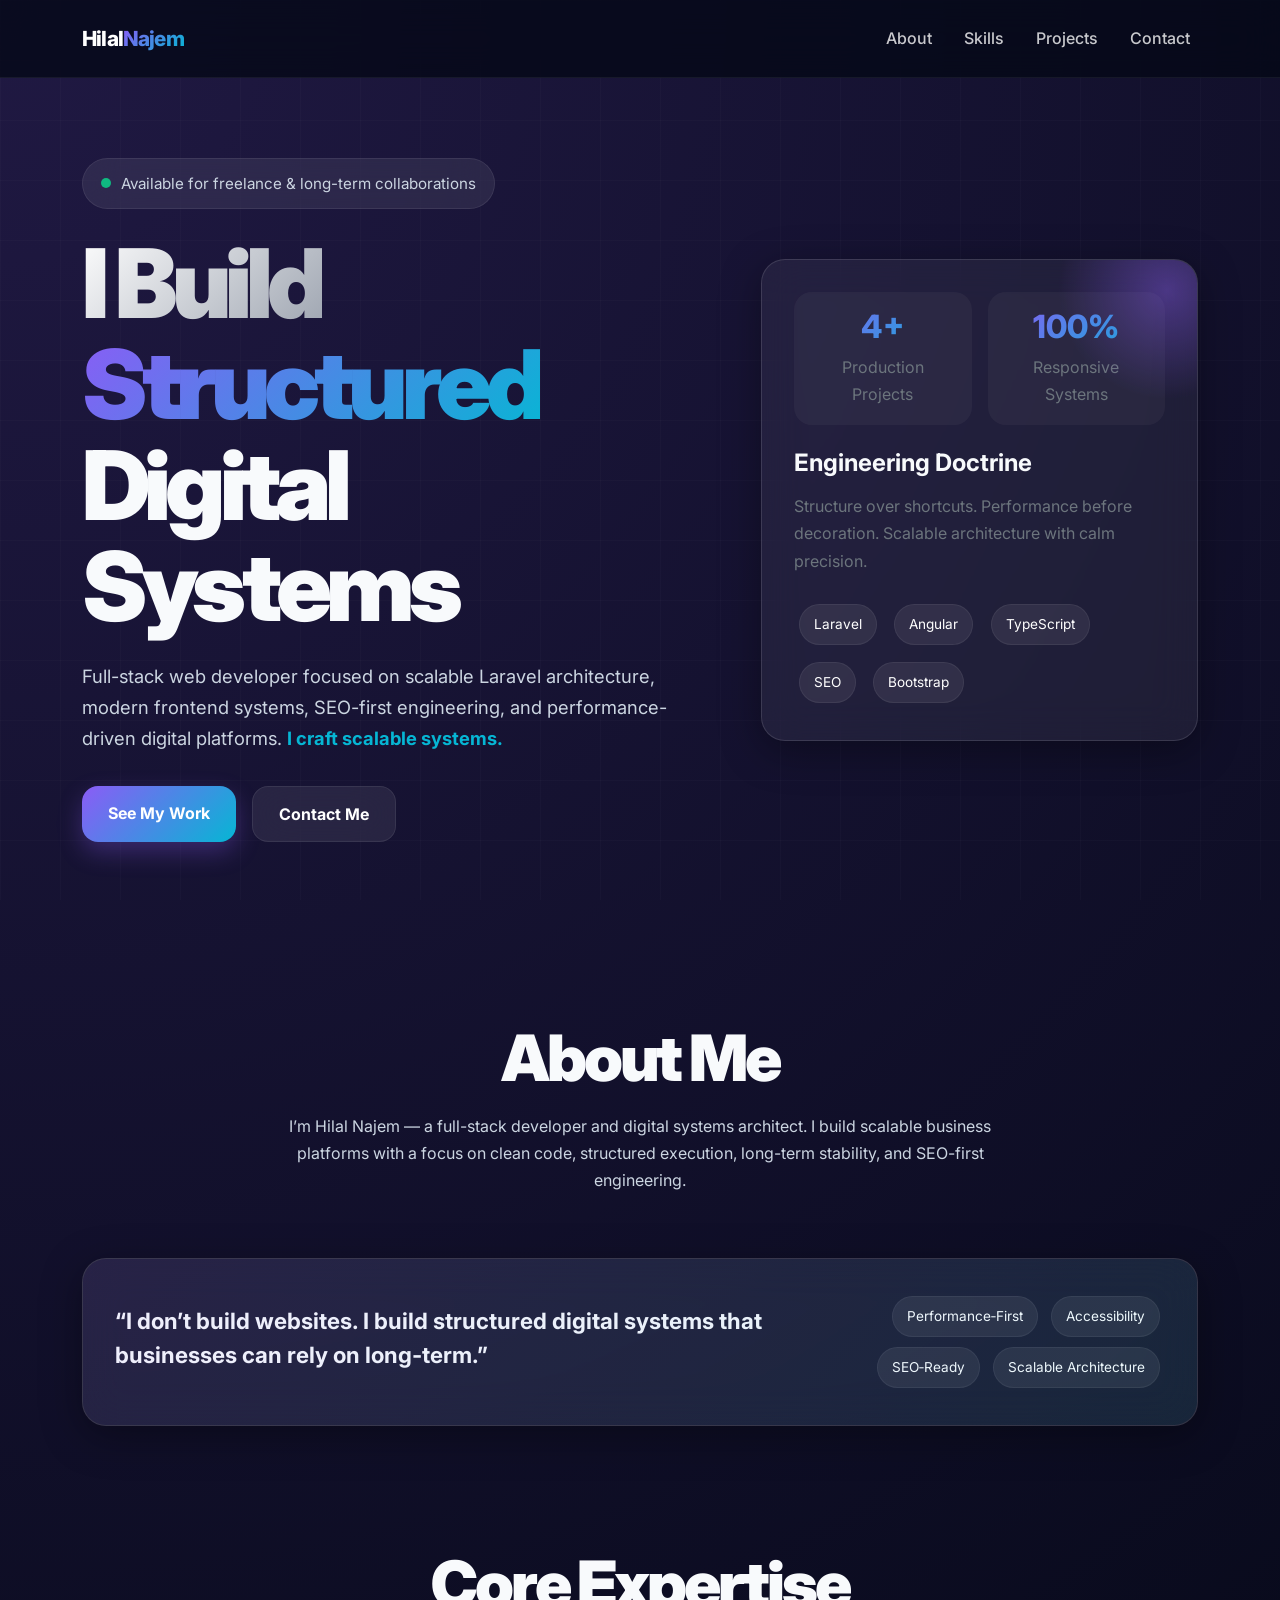
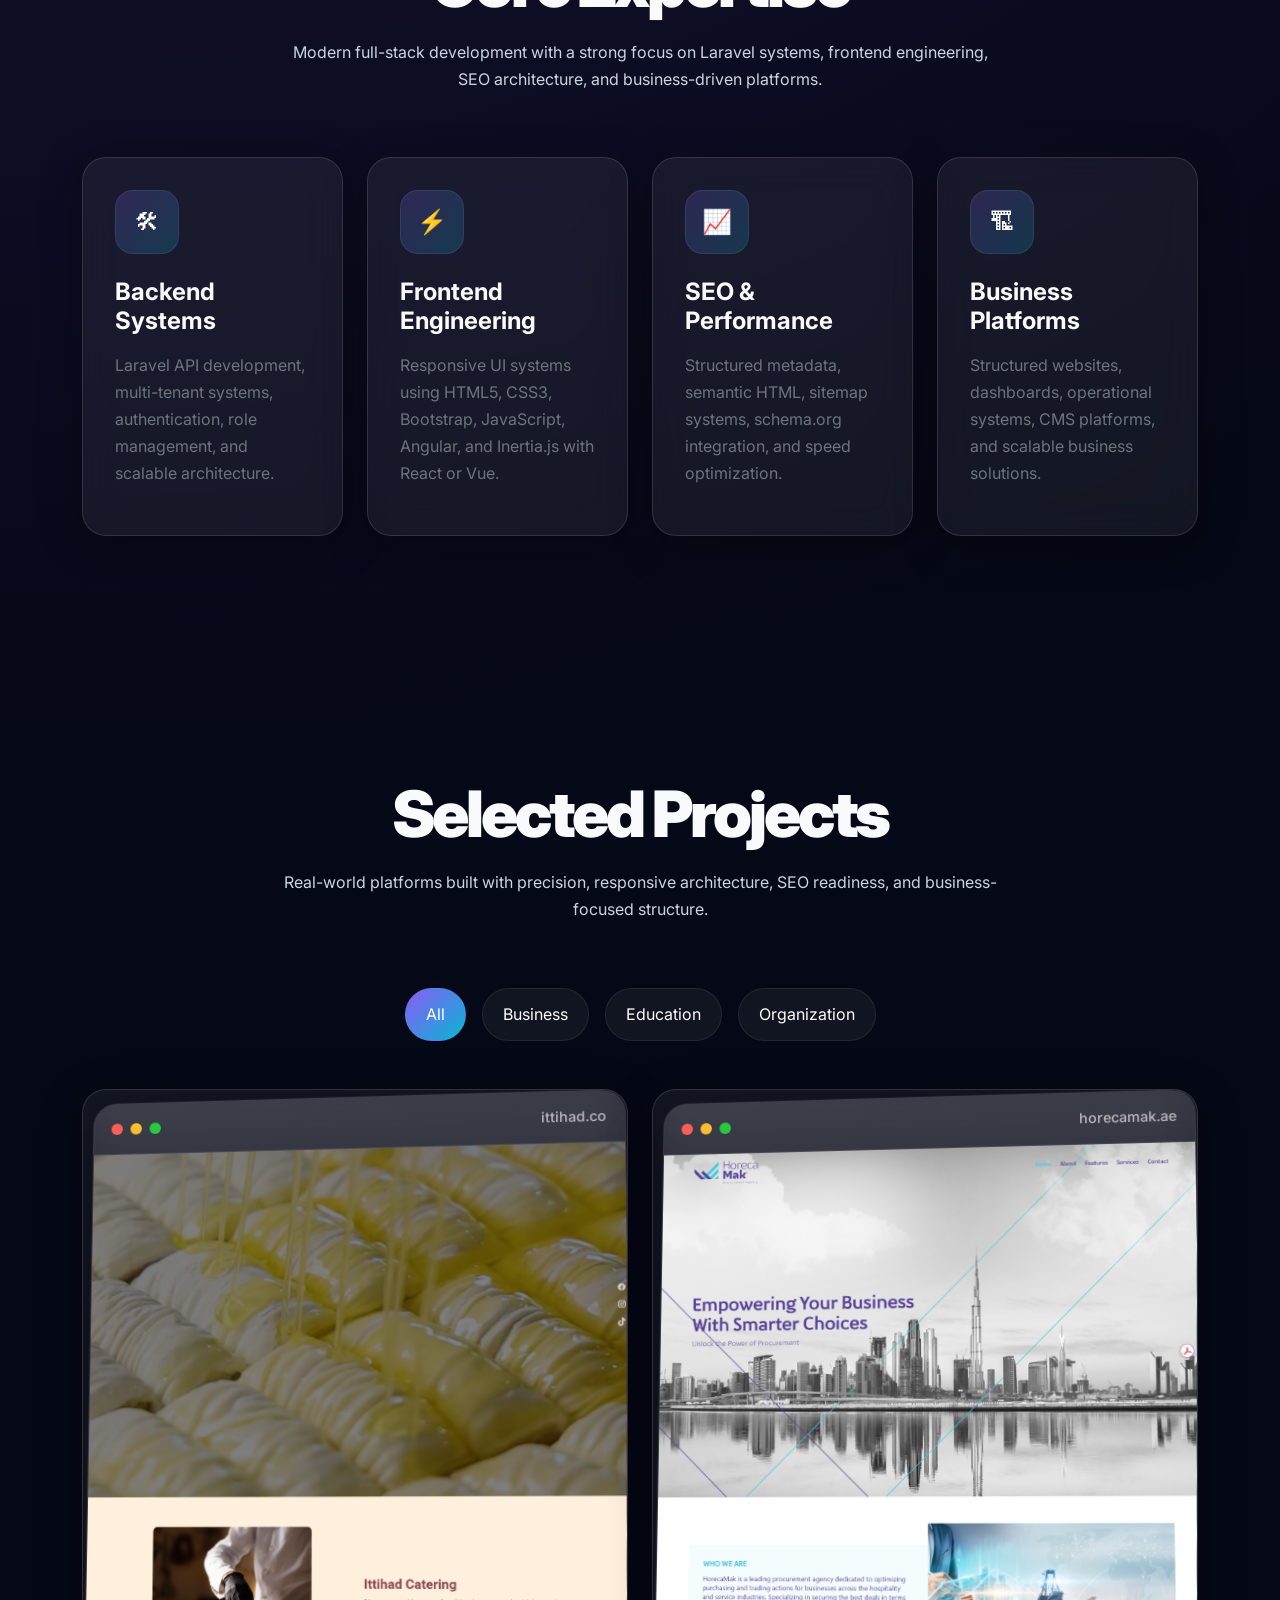
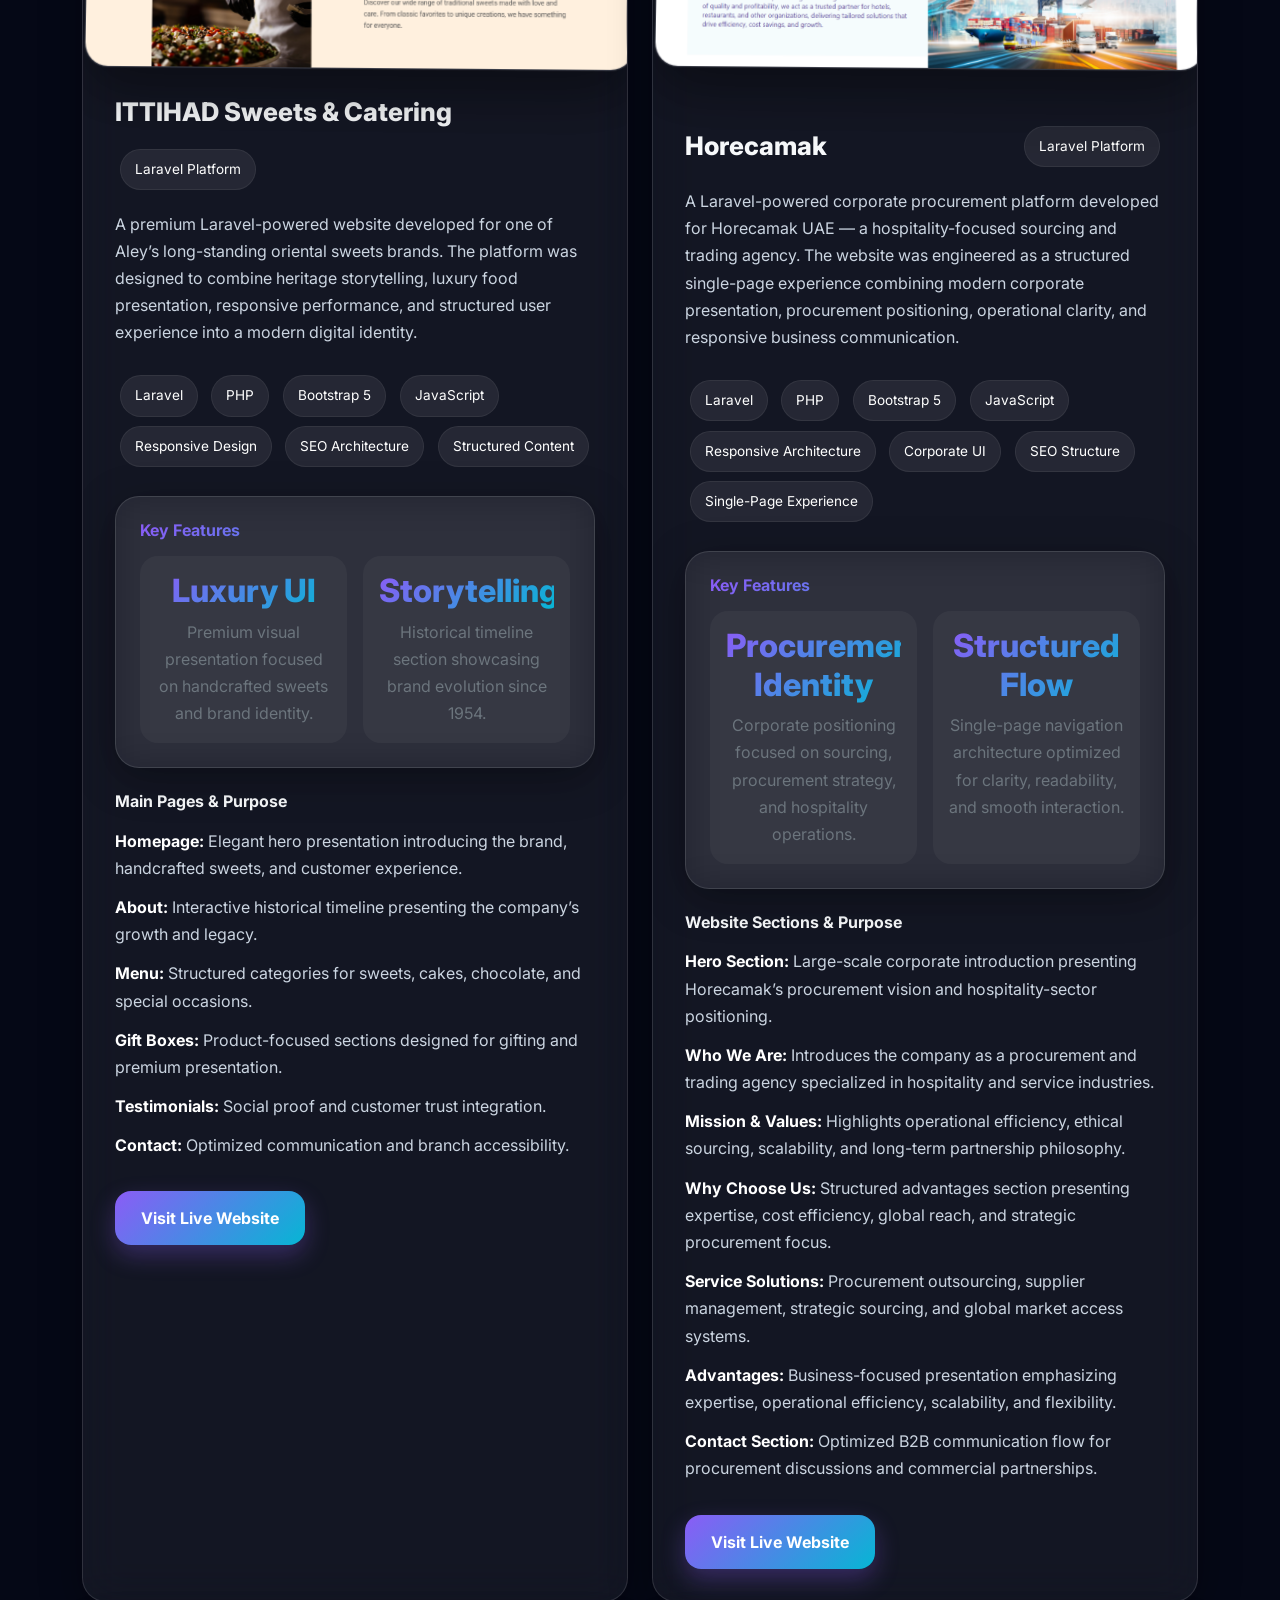
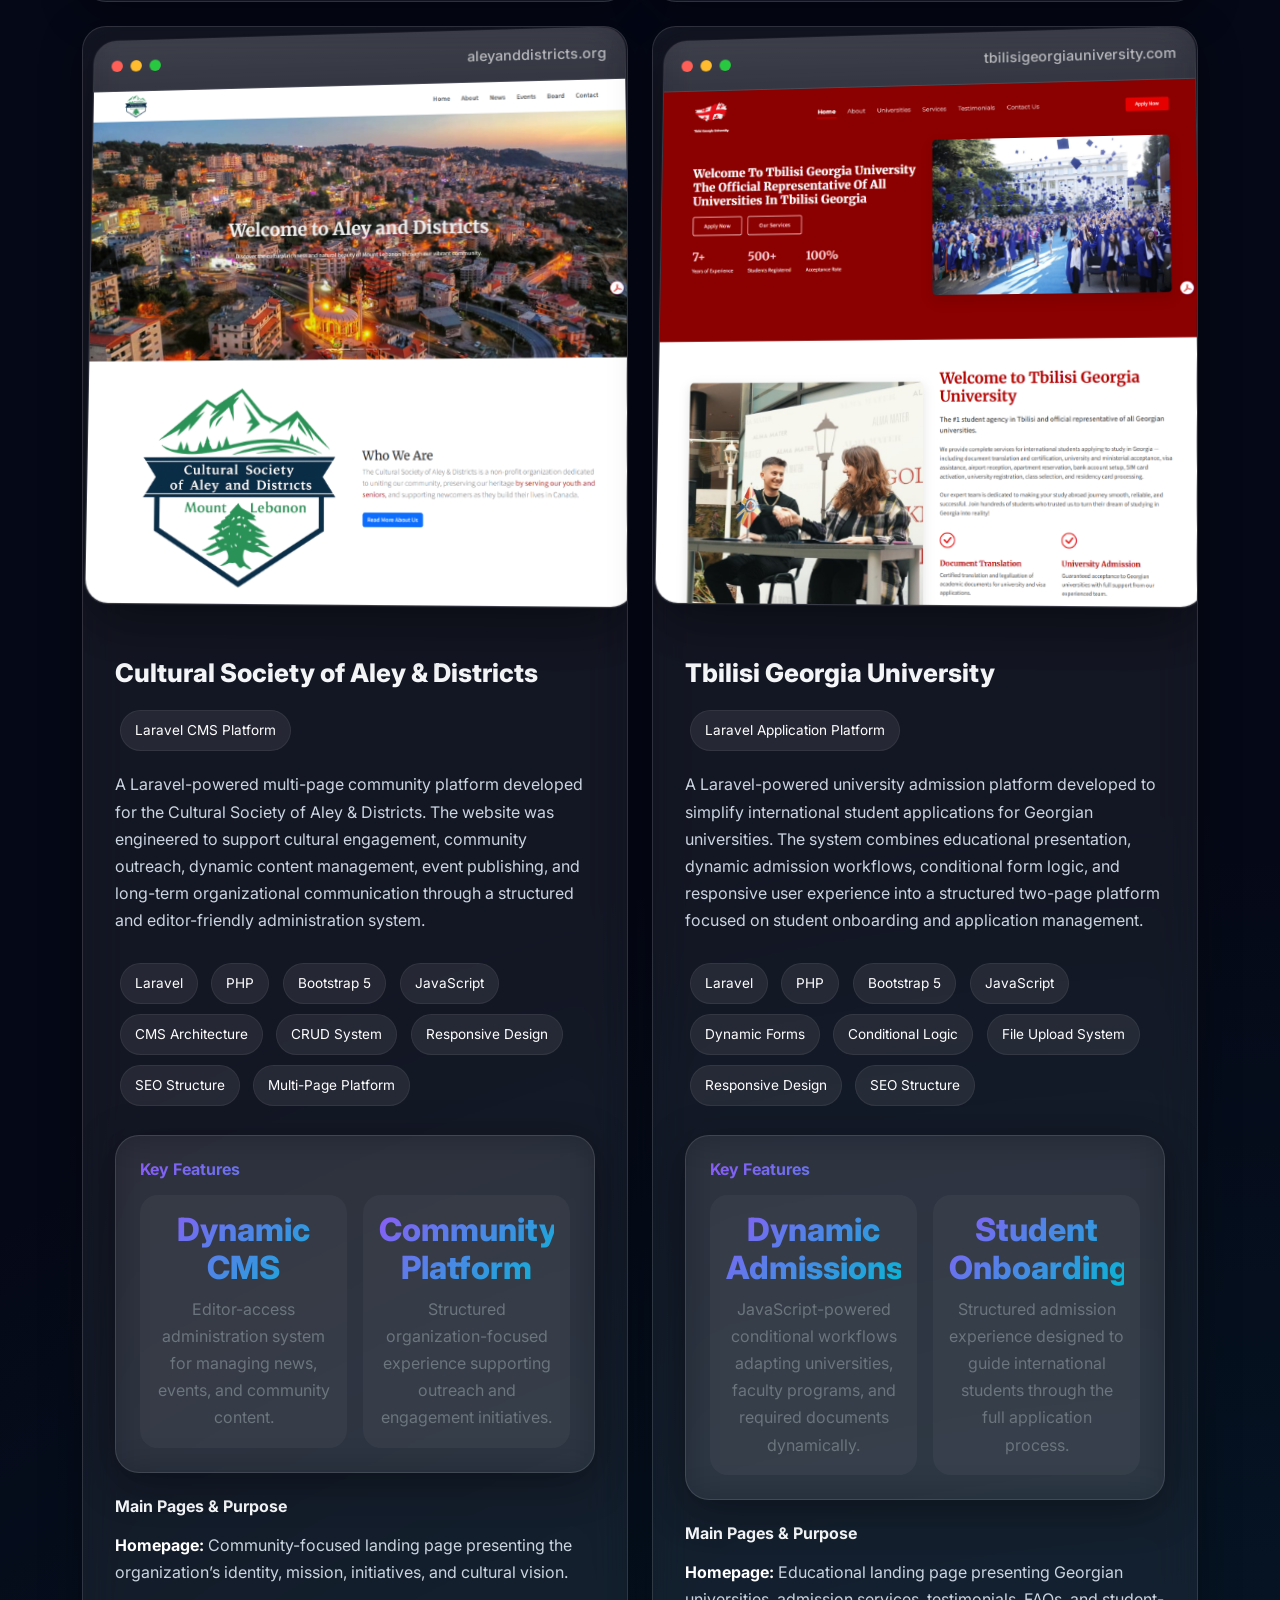
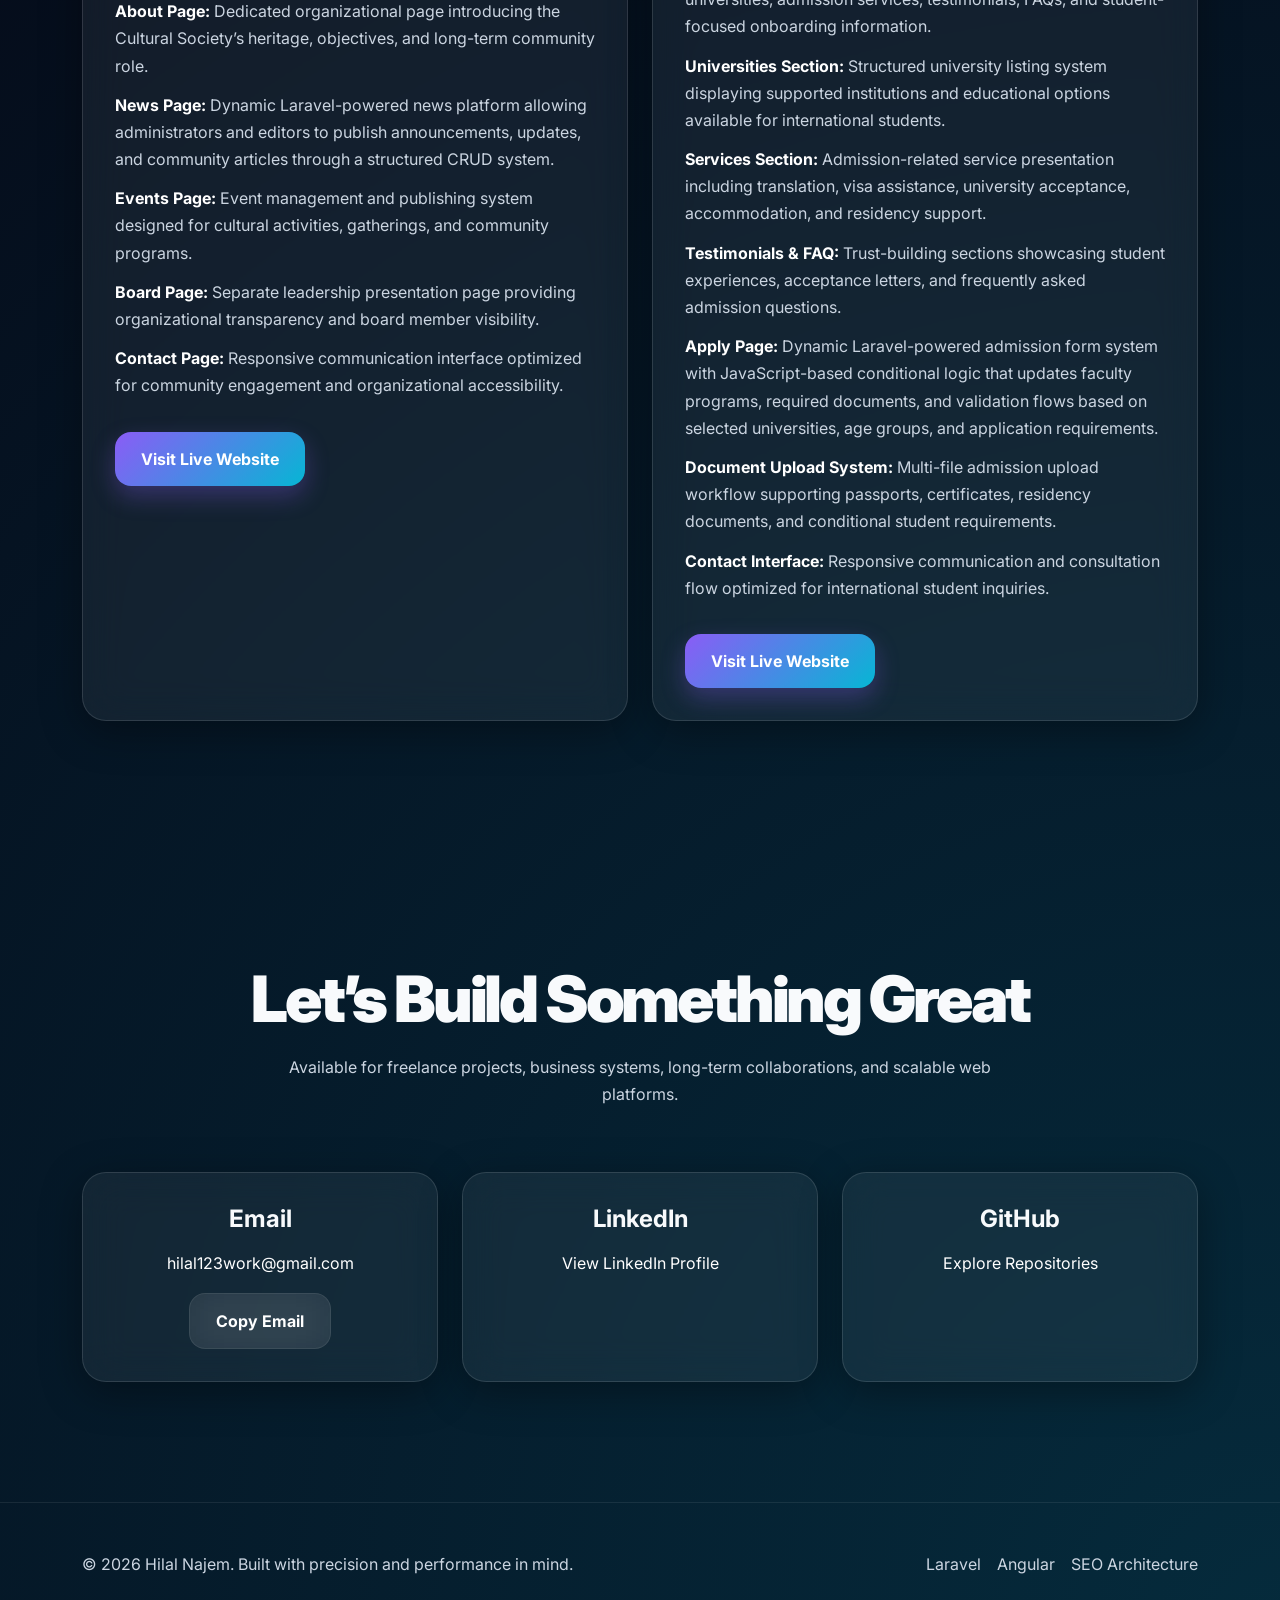
==== portfolio.html @ d2cb863a "First commit" ====
<!doctype html>
<html lang="en">
  <head>
    <meta charset="UTF-8" />
    <meta name="viewport" content="width=device-width, initial-scale=1.0" />

    <!-- Primary SEO -->
    <title>
      Hilal Najem | Full-Stack Developer & Digital Systems Architect
    </title>
    <meta
      name="description"
      content="Hilal Najem is a full-stack web developer specializing in Laravel, Angular, scalable business systems, SEO-first architecture, and high-performance digital platforms."
    />
    <meta
      name="keywords"
      content="Hilal Najem, Laravel Developer, Angular Developer, Full Stack Developer, PrimeCodes, Web Developer Lebanon, SEO Web Developer, Business Systems"
    />
    <meta name="author" content="Hilal Najem" />
    <meta name="robots" content="index, follow" />
    <link rel="canonical" href="https://hilalnajem.dev" />

    <!-- Open Graph -->
    <meta
      property="og:title"
      content="Hilal Najem | Full-Stack Developer & Digital Systems Architect"
    />
    <meta
      property="og:description"
      content="Building structured digital systems with precision, performance, and long-term scalability."
    />
    <meta property="og:type" content="website" />
    <meta
      property="og:image"
      content="https://images.unsplash.com/photo-1518770660439-4636190af475?q=80&w=1400&auto=format&fit=crop"
    />

    <!-- Twitter -->
    <meta name="twitter:card" content="summary_large_image" />
    <meta name="twitter:title" content="Hilal Najem | Full-Stack Developer" />
    <meta
      name="twitter:description"
      content="Structured systems. Clean architecture. Performance-first engineering."
    />

    <!-- Performance -->
    <link rel="preconnect" href="https://fonts.googleapis.com" />
    <link rel="preconnect" href="https://fonts.gstatic.com" crossorigin />
    <link
      href="https://fonts.googleapis.com/css2?family=Inter:wght@300;400;500;600;700;800;900&display=swap"
      rel="stylesheet"
    />

    <!-- Bootstrap -->
    <link
      href="https://cdn.jsdelivr.net/npm/bootstrap@5.3.7/dist/css/bootstrap.min.css"
      rel="stylesheet"
      integrity="sha384-LN+7fdVzj6u52u30Kp6M/trliBMCMKTyK833zpbD+pXdCLuTusPj697FH4R/5mcr"
      crossorigin="anonymous"
    />

    <!-- Structured Data -->
    <script type="application/ld+json">
      {
        "@context": "https://schema.org",
        "@type": "Person",
        "name": "Hilal Najem",
        "jobTitle": "Full-Stack Web Developer",
        "url": "https://www.linkedin.com/in/hilal-najem-aa4b34b5/",
        "email": "mailto:hilal123work@gmail.com",
        "sameAs": [
          "https://github.com/hilal-najem3",
          "https://www.linkedin.com/in/hilal-najem-aa4b34b5/"
        ],
        "knowsAbout": [
          "Laravel",
          "PHP",
          "Angular",
          "TypeScript",
          "Bootstrap",
          "JavaScript",
          "SEO Architecture",
          "Business Systems"
        ]
      }
    </script>

    <style>
      :root {
        --bg-primary: #050816;
        --bg-secondary: #0b1120;
        --surface: rgba(255, 255, 255, 0.06);
        --surface-border: rgba(255, 255, 255, 0.12);
        --text-primary: #f8fafc;
        --text-secondary: #cbd5e1;
        --accent: #8b5cf6;
        --accent-2: #06b6d4;
        --accent-3: #3b82f6;
        --success: #10b981;
        --shadow: 0 10px 40px rgba(0, 0, 0, 0.35);
        --radius: 24px;
        --transition: all 0.35s ease;
      }

      * {
        margin: 0;
        padding: 0;
        box-sizing: border-box;
      }

      html {
        scroll-behavior: smooth;
        overflow-x: hidden;
      }

      body {
        font-family: "Inter", sans-serif;
        background:
          radial-gradient(
            circle at top left,
            rgba(139, 92, 246, 0.2),
            transparent 30%
          ),
          radial-gradient(
            circle at bottom right,
            rgba(6, 182, 212, 0.2),
            transparent 30%
          ),
          var(--bg-primary);
        color: var(--text-primary);
        overflow-x: hidden;
        line-height: 1.7;
      }

      body::before {
        content: "";
        position: fixed;
        inset: 0;
        background-image:
          linear-gradient(rgba(255, 255, 255, 0.02) 1px, transparent 1px),
          linear-gradient(90deg, rgba(255, 255, 255, 0.02) 1px, transparent 1px);
        background-size: 60px 60px;
        pointer-events: none;
        z-index: -1;
      }

      .navbar {
        backdrop-filter: blur(20px);
        background: rgba(5, 8, 22, 0.78);
        border-bottom: 1px solid rgba(255, 255, 255, 0.06);
        padding: 1rem 0;
        transition: var(--transition);
      }

      .navbar-brand {
        font-weight: 800;
        letter-spacing: -0.04em;
        font-size: 1.3rem;
        color: white !important;
      }

      .brand-gradient {
        background: linear-gradient(135deg, var(--accent), var(--accent-2));
        -webkit-background-clip: text;
        -webkit-text-fill-color: transparent;
      }

      .nav-link {
        color: rgba(255, 255, 255, 0.78) !important;
        font-weight: 500;
        position: relative;
        transition: var(--transition);
      }

      .nav-link:hover {
        color: white !important;
      }

      .hero {
        min-height: 100vh;
        display: flex;
        align-items: center;
        position: relative;
        padding-top: 100px;
      }

      .hero-badge {
        display: inline-flex;
        align-items: center;
        gap: 10px;
        padding: 12px 18px;
        border-radius: 999px;
        background: rgba(255, 255, 255, 0.08);
        border: 1px solid rgba(255, 255, 255, 0.08);
        backdrop-filter: blur(20px);
        margin-bottom: 24px;
        color: var(--text-secondary);
        font-size: 0.95rem;
      }

      .pulse-dot {
        width: 10px;
        height: 10px;
        border-radius: 50%;
        background: var(--success);
        animation: pulse 1.5s infinite;
      }

      @keyframes pulse {
        0% {
          transform: scale(1);
          opacity: 1;
        }
        50% {
          transform: scale(1.5);
          opacity: 0.5;
        }
        100% {
          transform: scale(1);
          opacity: 1;
        }
      }

      .hero h1 {
        font-size: clamp(3rem, 8vw, 6rem);
        font-weight: 900;
        line-height: 1.05;
        letter-spacing: -0.06em;
        margin-bottom: 1.5rem;
      }

      .gradient-text {
        background: linear-gradient(135deg, #ffffff, #9ca3af);
        -webkit-background-clip: text;
        -webkit-text-fill-color: transparent;
      }

      .gradient-accent {
        background: linear-gradient(135deg, var(--accent), var(--accent-2));
        -webkit-background-clip: text;
        -webkit-text-fill-color: transparent;
      }

      .hero-description {
        color: var(--text-secondary);
        font-size: 1.15rem;
        max-width: 720px;
        margin-bottom: 2rem;
      }

      .typing {
        color: var(--accent-2);
        font-weight: 700;
      }

      .hero-buttons {
        display: flex;
        flex-wrap: wrap;
        gap: 1rem;
      }

      .btn-primary-custom {
        border: none;
        background: linear-gradient(135deg, var(--accent), var(--accent-2));
        color: white;
        padding: 15px 26px;
        border-radius: 16px;
        font-weight: 700;
        transition: var(--transition);
        box-shadow: 0 10px 25px rgba(139, 92, 246, 0.3);
      }

      .btn-primary-custom:hover {
        transform: translateY(-4px);
        box-shadow: 0 18px 35px rgba(139, 92, 246, 0.4);
      }

      .btn-secondary-custom {
        background: rgba(255, 255, 255, 0.08);
        color: white;
        border: 1px solid rgba(255, 255, 255, 0.08);
        padding: 15px 26px;
        border-radius: 16px;
        font-weight: 700;
        backdrop-filter: blur(20px);
        transition: var(--transition);
      }

      .btn-secondary-custom:hover {
        background: rgba(255, 255, 255, 0.12);
        transform: translateY(-4px);
      }

      .glass-card {
        background: var(--surface);
        border: 1px solid var(--surface-border);
        backdrop-filter: blur(20px);
        border-radius: var(--radius);
        box-shadow: var(--shadow);
      }

      .hero-card {
        padding: 2rem;
        position: relative;
        overflow: hidden;
      }

      .hero-card::before {
        content: "";
        position: absolute;
        width: 220px;
        height: 220px;
        background: radial-gradient(
          circle,
          rgba(139, 92, 246, 0.4),
          transparent 70%
        );
        top: -80px;
        right: -80px;
      }

      .metric {
        padding: 1rem;
        border-radius: 18px;
        background: rgba(255, 255, 255, 0.04);
        text-align: center;
      }

      .metric h3 {
        font-size: 2rem;
        font-weight: 800;
      }

      .section {
        padding: 120px 0;
      }

      .section-title {
        font-size: clamp(2rem, 5vw, 4rem);
        font-weight: 900;
        letter-spacing: -0.05em;
        margin-bottom: 1rem;
      }

      .section-subtitle {
        color: var(--text-secondary);
        max-width: 720px;
        margin: 0 auto 4rem;
      }

      .skill-card {
        padding: 2rem;
        height: 100%;
        transition: var(--transition);
      }

      .skill-card:hover {
        transform: translateY(-8px);
        border-color: rgba(139, 92, 246, 0.5);
      }

      .skill-icon {
        width: 64px;
        height: 64px;
        border-radius: 18px;
        display: flex;
        align-items: center;
        justify-content: center;
        font-size: 1.5rem;
        margin-bottom: 1.5rem;
        background: linear-gradient(
          135deg,
          rgba(139, 92, 246, 0.2),
          rgba(6, 182, 212, 0.2)
        );
        border: 1px solid rgba(255, 255, 255, 0.08);
      }

      .project-card {
        overflow: hidden;
        position: relative;
        height: 100%;
        transition: var(--transition);
      }

      .project-card:hover {
        transform: translateY(-10px);
        border-color: rgba(139, 92, 246, 0.5);
      }

      .project-image {
        height: 260px;
        object-fit: cover;
        width: 100%;
      }

      .project-content {
        padding: 2rem;
      }

      .project-title {
        font-size: 1.6rem;
        font-weight: 800;
        margin-bottom: 1rem;
      }

      .project-description {
        color: var(--text-secondary);
        margin-bottom: 1.5rem;
      }

      .tech-badge {
        display: inline-block;
        padding: 8px 14px;
        border-radius: 999px;
        background: rgba(255, 255, 255, 0.08);
        color: white;
        font-size: 0.85rem;
        margin: 0.3rem;
        border: 1px solid rgba(255, 255, 255, 0.06);
      }

      .page-list {
        list-style: none;
        padding-left: 0;
        margin-top: 1rem;
      }

      .page-list li {
        margin-bottom: 0.75rem;
        color: var(--text-secondary);
      }

      .page-list strong {
        color: white;
      }

      .project-links {
        display: flex;
        flex-wrap: wrap;
        gap: 1rem;
        margin-top: 2rem;
      }

      .filter-btn {
        padding: 12px 20px;
        border-radius: 999px;
        background: rgba(255, 255, 255, 0.05);
        color: white;
        border: 1px solid rgba(255, 255, 255, 0.08);
        transition: var(--transition);
        cursor: pointer;
      }

      .filter-btn.active,
      .filter-btn:hover {
        background: linear-gradient(135deg, var(--accent), var(--accent-2));
        border-color: transparent;
      }

      .doctrine-box {
        padding: 2rem;
        position: relative;
        overflow: hidden;
      }

      .doctrine-box::after {
        content: "";
        position: absolute;
        inset: 0;
        background: linear-gradient(
          135deg,
          rgba(139, 92, 246, 0.08),
          rgba(6, 182, 212, 0.08)
        );
        pointer-events: none;
      }

      .quote {
        font-size: 1.4rem;
        font-weight: 700;
        line-height: 1.5;
      }

      .contact-card {
        padding: 2rem;
        height: 100%;
        transition: var(--transition);
      }

      .contact-card:hover {
        transform: translateY(-6px);
      }

      .contact-link {
        color: white;
        text-decoration: none;
        transition: var(--transition);
      }

      .contact-link:hover {
        color: var(--accent-2);
      }

      .copy-btn {
        margin-top: 1rem;
      }

      footer {
        padding: 3rem 0;
        border-top: 1px solid rgba(255, 255, 255, 0.08);
        color: var(--text-secondary);
      }

      .back-to-top {
        position: fixed;
        bottom: 24px;
        right: 24px;
        width: 54px;
        height: 54px;
        border-radius: 50%;
        border: none;
        background: linear-gradient(135deg, var(--accent), var(--accent-2));
        color: white;
        display: flex;
        align-items: center;
        justify-content: center;
        font-size: 1.2rem;
        opacity: 0;
        visibility: hidden;
        transition: var(--transition);
        z-index: 999;
        box-shadow: var(--shadow);
      }

      .back-to-top.show {
        opacity: 1;
        visibility: visible;
      }

      .fade-up {
        opacity: 0;
        transform: translateY(30px);
        transition:
          opacity 0.8s ease,
          transform 0.8s ease;
      }

      .fade-up.show {
        opacity: 1;
        transform: translateY(0);
      }

      .toast-container-custom {
        position: fixed;
        top: 100px;
        right: 20px;
        z-index: 9999;
      }

      .custom-toast {
        padding: 16px 20px;
        border-radius: 18px;
        background: rgba(15, 23, 42, 0.95);
        color: white;
        border: 1px solid rgba(255, 255, 255, 0.08);
        box-shadow: var(--shadow);
        margin-bottom: 10px;
        animation: slideIn 0.4s ease;
      }

      @keyframes slideIn {
        from {
          transform: translateX(100%);
          opacity: 0;
        }
        to {
          transform: translateX(0);
          opacity: 1;
        }
      }

      @media (max-width: 991px) {
        .hero {
          text-align: center;
        }

        .hero-buttons {
          justify-content: center;
        }

        .hero-card {
          margin-top: 3rem;
        }
      }

      @media (max-width: 768px) {
        .section {
          padding: 90px 0;
        }

        .project-content,
        .skill-card,
        .contact-card,
        .hero-card {
          padding: 1.5rem;
        }
      }

      .website-preview-wrapper {
        perspective: 1600px;
        position: relative;
      }

      .browser-frame {
        background: rgba(255, 255, 255, 0.06);
        border: 1px solid rgba(255, 255, 255, 0.08);
        border-radius: 24px;
        overflow: hidden;

        backdrop-filter: blur(20px);

        box-shadow:
          0 20px 60px rgba(0, 0, 0, 0.45),
          0 0 0 1px rgba(255, 255, 255, 0.04);

        transform: rotateX(6deg) rotateY(-6deg);

        transition:
          transform 0.5s ease,
          box-shadow 0.5s ease;
      }

      .browser-frame:hover {
        transform: rotateX(0deg) rotateY(0deg) translateY(-10px);

        box-shadow:
          0 35px 80px rgba(0, 0, 0, 0.55),
          0 0 40px rgba(139, 92, 246, 0.2);
      }

      .browser-topbar {
        display: flex;
        align-items: center;
        justify-content: space-between;

        padding: 14px 18px;

        background: linear-gradient(
          to bottom,
          rgba(255, 255, 255, 0.08),
          rgba(255, 255, 255, 0.03)
        );

        border-bottom: 1px solid rgba(255, 255, 255, 0.06);
      }

      .browser-dots {
        display: flex;
        gap: 8px;
      }

      .browser-dots span {
        width: 12px;
        height: 12px;
        border-radius: 50%;
      }

      .browser-dots span:nth-child(1) {
        background: #ff5f57;
      }

      .browser-dots span:nth-child(2) {
        background: #febc2e;
      }

      .browser-dots span:nth-child(3) {
        background: #28c840;
      }

      .browser-url {
        color: rgba(255, 255, 255, 0.65);
        font-size: 0.9rem;
        font-weight: 500;
      }

      .website-preview-container {
        height: 520px;
        overflow: hidden;
        position: relative;
      }

      .website-preview-image {
        width: 100%;
        display: block;

        transition: transform 8s ease;
      }

      .browser-frame:hover .website-preview-image {
        transform: translateY(-65%);
      }

      /* Website preview */
      .website-preview-wrapper {
        position: relative;
      }

      .browser-frame {
        background: rgba(255, 255, 255, 0.06);

        border: 1px solid rgba(255, 255, 255, 0.08);

        border-radius: 24px;

        overflow: hidden;

        backdrop-filter: blur(20px);

        box-shadow:
          0 20px 60px rgba(0, 0, 0, 0.45),
          0 0 0 1px rgba(255, 255, 255, 0.04);

        transition:
          transform 0.45s ease,
          box-shadow 0.45s ease;
      }

      .browser-frame:hover {
        transform: translateY(-10px);

        box-shadow:
          0 35px 80px rgba(0, 0, 0, 0.55),
          0 0 40px rgba(139, 92, 246, 0.18);
      }

      .browser-topbar {
        display: flex;

        align-items: center;

        justify-content: space-between;

        padding: 14px 18px;

        background: linear-gradient(
          to bottom,
          rgba(255, 255, 255, 0.08),
          rgba(255, 255, 255, 0.03)
        );

        border-bottom: 1px solid rgba(255, 255, 255, 0.06);
      }

      .browser-dots {
        display: flex;
        gap: 8px;
      }

      .browser-dots span {
        width: 12px;
        height: 12px;
        border-radius: 50%;
      }

      .browser-dots span:nth-child(1) {
        background: #ff5f57;
      }

      .browser-dots span:nth-child(2) {
        background: #febc2e;
      }

      .browser-dots span:nth-child(3) {
        background: #28c840;
      }

      .browser-url {
        color: rgba(255, 255, 255, 0.65);

        font-size: 0.9rem;

        font-weight: 500;
      }

      .website-preview-container {
        height: 520px;

        overflow: hidden;

        position: relative;
      }

      .website-preview-image {
        width: 100%;

        display: block;

        transform: translateY(0);

        transition: transform 10s ease;
      }

      /*
|--------------------------------------------------------------------------
| IMPORTANT
|--------------------------------------------------------------------------
|
| Use a VERY large negative translateY.
| The browser automatically stops at image bounds.
|
| This guarantees:
| - full screenshot scrolling
| - always reaches end
| - no guessing percentages
|
*/

      .browser-frame:hover .website-preview-image {
        transform: translateY(calc(-100% + 520px));
      }
    </style>
  </head>
  <body>
    <!-- Navigation -->
    <nav class="navbar navbar-expand-lg fixed-top">
      <div class="container">
        <a class="navbar-brand" href="#home">
          Hilal<span class="brand-gradient">Najem</span>
        </a>

        <button
          class="navbar-toggler border-0 shadow-none"
          type="button"
          data-bs-toggle="collapse"
          data-bs-target="#navbarContent"
          aria-controls="navbarContent"
          aria-expanded="false"
          aria-label="Toggle navigation"
        >
          <span class="navbar-toggler-icon"></span>
        </button>

        <div class="collapse navbar-collapse" id="navbarContent">
          <ul class="navbar-nav ms-auto align-items-lg-center gap-lg-3">
            <li class="nav-item">
              <a class="nav-link" href="#about">About</a>
            </li>
            <li class="nav-item">
              <a class="nav-link" href="#skills">Skills</a>
            </li>
            <li class="nav-item">
              <a class="nav-link" href="#projects">Projects</a>
            </li>
            <li class="nav-item">
              <a class="nav-link" href="#contact">Contact</a>
            </li>
          </ul>
        </div>
      </div>
    </nav>

    <main>
      <!-- Hero -->
      <header class="hero" id="home">
        <div class="container">
          <div class="row align-items-center g-5">
            <div class="col-lg-7">
              <div class="hero-badge fade-up">
                <span class="pulse-dot"></span>
                Available for freelance & long-term collaborations
              </div>

              <h1 class="fade-up">
                <span class="gradient-text">I Build</span>
                <span class="gradient-accent">Structured</span><br />
                Digital Systems
              </h1>

              <p class="hero-description fade-up">
                Full-stack web developer focused on scalable Laravel
                architecture, modern frontend systems, SEO-first engineering,
                and performance-driven digital platforms.
                <span class="typing" id="typing"></span>
              </p>

              <div class="hero-buttons fade-up">
                <a href="#projects" class="btn btn-primary-custom">
                  See My Work
                </a>

                <a href="#contact" class="btn btn-secondary-custom">
                  Contact Me
                </a>
              </div>
            </div>

            <div class="col-lg-5">
              <div class="glass-card hero-card fade-up">
                <div class="row g-3 mb-4">
                  <div class="col-6">
                    <div class="metric">
                      <h3 class="gradient-accent">4+</h3>
                      <p class="mb-0 text-secondary">Production Projects</p>
                    </div>
                  </div>

                  <div class="col-6">
                    <div class="metric">
                      <h3 class="gradient-accent">100%</h3>
                      <p class="mb-0 text-secondary">Responsive Systems</p>
                    </div>
                  </div>
                </div>

                <h2 class="h4 fw-bold mb-3">Engineering Doctrine</h2>

                <p class="text-secondary mb-4">
                  Structure over shortcuts. Performance before decoration.
                  Scalable architecture with calm precision.
                </p>

                <div class="d-flex flex-wrap gap-2">
                  <span class="tech-badge">Laravel</span>
                  <span class="tech-badge">Angular</span>
                  <span class="tech-badge">TypeScript</span>
                  <span class="tech-badge">SEO</span>
                  <span class="tech-badge">Bootstrap</span>
                </div>
              </div>
            </div>
          </div>
        </div>
      </header>

      <!-- About -->
      <section class="section" id="about">
        <div class="container">
          <div class="text-center mb-5 fade-up">
            <h2 class="section-title">About Me</h2>
            <p class="section-subtitle">
              I’m Hilal Najem — a full-stack developer and digital systems
              architect. I build scalable business platforms with a focus on
              clean code, structured execution, long-term stability, and
              SEO-first engineering.
            </p>
          </div>

          <div class="glass-card doctrine-box fade-up">
            <div class="row align-items-center g-4">
              <div class="col-lg-8">
                <h3 class="quote">
                  “I don’t build websites. I build structured digital systems
                  that businesses can rely on long-term.”
                </h3>
              </div>

              <div class="col-lg-4 text-lg-end">
                <span class="tech-badge">Performance‑First</span>
                <span class="tech-badge">Accessibility</span>
                <span class="tech-badge">SEO‑Ready</span>
                <span class="tech-badge">Scalable Architecture</span>
              </div>
            </div>
          </div>
        </div>
      </section>

      <!-- Skills -->
      <section class="section pt-0" id="skills">
        <div class="container">
          <div class="text-center mb-5 fade-up">
            <h2 class="section-title">Core Expertise</h2>
            <p class="section-subtitle">
              Modern full-stack development with a strong focus on Laravel
              systems, frontend engineering, SEO architecture, and
              business-driven platforms.
            </p>
          </div>

          <div class="row g-4">
            <div class="col-md-6 col-xl-3 fade-up">
              <article class="glass-card skill-card h-100">
                <div class="skill-icon">🛠</div>
                <h3 class="h4 fw-bold mb-3">Backend Systems</h3>
                <p class="text-secondary">
                  Laravel API development, multi-tenant systems, authentication,
                  role management, and scalable architecture.
                </p>
              </article>
            </div>

            <div class="col-md-6 col-xl-3 fade-up">
              <article class="glass-card skill-card h-100">
                <div class="skill-icon">⚡</div>
                <h3 class="h4 fw-bold mb-3">Frontend Engineering</h3>
                <p class="text-secondary">
                  Responsive UI systems using HTML5, CSS3, Bootstrap,
                  JavaScript, Angular, and Inertia.js with React or Vue.
                </p>
              </article>
            </div>

            <div class="col-md-6 col-xl-3 fade-up">
              <article class="glass-card skill-card h-100">
                <div class="skill-icon">📈</div>
                <h3 class="h4 fw-bold mb-3">SEO & Performance</h3>
                <p class="text-secondary">
                  Structured metadata, semantic HTML, sitemap systems,
                  schema.org integration, and speed optimization.
                </p>
              </article>
            </div>

            <div class="col-md-6 col-xl-3 fade-up">
              <article class="glass-card skill-card h-100">
                <div class="skill-icon">🏗</div>
                <h3 class="h4 fw-bold mb-3">Business Platforms</h3>
                <p class="text-secondary">
                  Structured websites, dashboards, operational systems, CMS
                  platforms, and scalable business solutions.
                </p>
              </article>
            </div>
          </div>
        </div>
      </section>

      <!-- Projects -->
      <section class="section" id="projects">
        <div class="container">
          <div class="text-center mb-5 fade-up">
            <h2 class="section-title">Selected Projects</h2>
            <p class="section-subtitle">
              Real-world platforms built with precision, responsive
              architecture, SEO readiness, and business-focused structure.
            </p>
          </div>

          <!-- Filters -->
          <div
            class="d-flex flex-wrap justify-content-center gap-3 mb-5 fade-up"
          >
            <button class="filter-btn active" data-filter="all">All</button>
            <button class="filter-btn" data-filter="business">Business</button>
            <button class="filter-btn" data-filter="education">
              Education
            </button>
            <button class="filter-btn" data-filter="organization">
              Organization
            </button>
          </div>

          <div class="row g-4">
            <!-- Project 1 -->

            <div class="col-lg-6 fade-up project-item" data-category="business">
              <article class="glass-card project-card h-100">
                <div class="website-preview-wrapper">
                  <div class="browser-frame">
                    <div class="browser-topbar">
                      <div class="browser-dots">
                        <span></span>
                        <span></span>
                        <span></span>
                      </div>

                      <div class="browser-url">ittihad.co</div>
                    </div>

                    <div class="website-preview-container">
                      <img
                        src="./assets/images/projects/ittihad.co_.png"
                        alt="ITTIHAD sweets website preview"
                        class="website-preview-image"
                      />
                    </div>
                  </div>
                </div>

                <div class="project-content">
                  <div
                    class="d-flex align-items-center justify-content-between flex-wrap gap-3 mb-3"
                  >
                    <h3 class="project-title mb-0">
                      ITTIHAD Sweets & Catering
                    </h3>

                    <span class="tech-badge"> Laravel Platform </span>
                  </div>

                  <p class="project-description">
                    A premium Laravel-powered website developed for one of
                    Aley’s long-standing oriental sweets brands. The platform
                    was designed to combine heritage storytelling, luxury food
                    presentation, responsive performance, and structured user
                    experience into a modern digital identity.
                  </p>

                  <div class="mb-4">
                    <span class="tech-badge">Laravel</span>
                    <span class="tech-badge">PHP</span>
                    <span class="tech-badge">Bootstrap 5</span>
                    <span class="tech-badge">JavaScript</span>
                    <span class="tech-badge">Responsive Design</span>
                    <span class="tech-badge">SEO Architecture</span>
                    <span class="tech-badge">Structured Content</span>
                  </div>

                  <div class="glass-card p-4 mb-4">
                    <h4 class="h6 fw-bold mb-3 gradient-accent">
                      Key Features
                    </h4>

                    <div class="row g-3">
                      <div class="col-sm-6">
                        <div class="metric h-100">
                          <h3 class="gradient-accent">Luxury UI</h3>

                          <p class="mb-0 text-secondary">
                            Premium visual presentation focused on handcrafted
                            sweets and brand identity.
                          </p>
                        </div>
                      </div>

                      <div class="col-sm-6">
                        <div class="metric h-100">
                          <h3 class="gradient-accent">Storytelling</h3>

                          <p class="mb-0 text-secondary">
                            Historical timeline section showcasing brand
                            evolution since 1954.
                          </p>
                        </div>
                      </div>
                    </div>
                  </div>

                  <h4 class="h6 fw-bold mb-3">Main Pages & Purpose</h4>

                  <ul class="page-list">
                    <li>
                      <strong>Homepage:</strong>
                      Elegant hero presentation introducing the brand,
                      handcrafted sweets, and customer experience.
                    </li>

                    <li>
                      <strong>About:</strong>
                      Interactive historical timeline presenting the company’s
                      growth and legacy.
                    </li>

                    <li>
                      <strong>Menu:</strong>
                      Structured categories for sweets, cakes, chocolate, and
                      special occasions.
                    </li>

                    <li>
                      <strong>Gift Boxes:</strong>
                      Product-focused sections designed for gifting and premium
                      presentation.
                    </li>

                    <li>
                      <strong>Testimonials:</strong>
                      Social proof and customer trust integration.
                    </li>

                    <li>
                      <strong>Contact:</strong>
                      Optimized communication and branch accessibility.
                    </li>
                  </ul>

                  <div class="project-links">
                    <a
                      href="https://ittihad.co"
                      target="_blank"
                      rel="noopener noreferrer"
                      class="btn btn-primary-custom"
                    >
                      Visit Live Website
                    </a>
                  </div>
                </div>
              </article>
            </div>

            <!-- Project 2 -->
            <div class="col-lg-6 fade-up project-item" data-category="business">
              <article class="glass-card project-card h-100">
                <!-- Premium Browser Preview -->
                <div class="website-preview-wrapper mb-4">
                  <div class="browser-frame">
                    <div class="browser-topbar">
                      <div class="browser-dots">
                        <span></span>
                        <span></span>
                        <span></span>
                      </div>

                      <div class="browser-url">horecamak.ae</div>
                    </div>

                    <div class="website-preview-container">
                      <img
                        src="assets/images/projects/horecamak.ae_.png"
                        alt="Horecamak Laravel hospitality equipment website preview"
                        class="website-preview-image"
                        loading="lazy"
                      />
                    </div>
                  </div>
                </div>

                <div class="project-content">
                  <div
                    class="d-flex align-items-center justify-content-between flex-wrap gap-3 mb-3"
                  >
                    <h3 class="project-title mb-0">Horecamak</h3>

                    <span class="tech-badge"> Laravel Platform </span>
                  </div>

                  <p class="project-description">
                    A Laravel-powered corporate procurement platform developed
                    for Horecamak UAE — a hospitality-focused sourcing and
                    trading agency. The website was engineered as a structured
                    single-page experience combining modern corporate
                    presentation, procurement positioning, operational clarity,
                    and responsive business communication.
                  </p>

                  <div class="mb-4">
                    <span class="tech-badge">Laravel</span>
                    <span class="tech-badge">PHP</span>
                    <span class="tech-badge">Bootstrap 5</span>
                    <span class="tech-badge">JavaScript</span>
                    <span class="tech-badge">Responsive Architecture</span>
                    <span class="tech-badge">Corporate UI</span>
                    <span class="tech-badge">SEO Structure</span>
                    <span class="tech-badge">Single-Page Experience</span>
                  </div>

                  <div class="glass-card p-4 mb-4">
                    <h4 class="h6 fw-bold mb-3 gradient-accent">
                      Key Features
                    </h4>

                    <div class="row g-3">
                      <div class="col-sm-6">
                        <div class="metric h-100">
                          <h3 class="gradient-accent">Procurement Identity</h3>

                          <p class="mb-0 text-secondary">
                            Corporate positioning focused on sourcing,
                            procurement strategy, and hospitality operations.
                          </p>
                        </div>
                      </div>

                      <div class="col-sm-6">
                        <div class="metric h-100">
                          <h3 class="gradient-accent">Structured Flow</h3>

                          <p class="mb-0 text-secondary">
                            Single-page navigation architecture optimized for
                            clarity, readability, and smooth interaction.
                          </p>
                        </div>
                      </div>
                    </div>
                  </div>

                  <h4 class="h6 fw-bold mb-3">Website Sections & Purpose</h4>

                  <ul class="page-list">
                    <li>
                      <strong>Hero Section:</strong>
                      Large-scale corporate introduction presenting Horecamak’s
                      procurement vision and hospitality-sector positioning.
                    </li>

                    <li>
                      <strong>Who We Are:</strong>
                      Introduces the company as a procurement and trading agency
                      specialized in hospitality and service industries.
                    </li>

                    <li>
                      <strong>Mission & Values:</strong>
                      Highlights operational efficiency, ethical sourcing,
                      scalability, and long-term partnership philosophy.
                    </li>

                    <li>
                      <strong>Why Choose Us:</strong>
                      Structured advantages section presenting expertise, cost
                      efficiency, global reach, and strategic procurement focus.
                    </li>

                    <li>
                      <strong>Service Solutions:</strong>
                      Procurement outsourcing, supplier management, strategic
                      sourcing, and global market access systems.
                    </li>

                    <li>
                      <strong>Advantages:</strong>
                      Business-focused presentation emphasizing expertise,
                      operational efficiency, scalability, and flexibility.
                    </li>

                    <li>
                      <strong>Contact Section:</strong>
                      Optimized B2B communication flow for procurement
                      discussions and commercial partnerships.
                    </li>
                  </ul>

                  <div class="project-links">
                    <a
                      href="https://horecamak.ae"
                      target="_blank"
                      rel="noopener noreferrer"
                      class="btn btn-primary-custom"
                    >
                      Visit Live Website
                    </a>
                  </div>
                </div>
              </article>
            </div>

            <!-- Project 3 -->
            <div
              class="col-lg-6 fade-up project-item"
              data-category="organization"
            >
              <article class="glass-card project-card h-100">
                <!-- Premium Browser Preview -->
                <div class="website-preview-wrapper mb-4">
                  <div class="browser-frame">
                    <div class="browser-topbar">
                      <div class="browser-dots">
                        <span></span>
                        <span></span>
                        <span></span>
                      </div>

                      <div class="browser-url">aleyanddistricts.org</div>
                    </div>

                    <div class="website-preview-container">
                      <img
                        src="assets/images/projects/aleyanddistricts.org_.png"
                        alt="Aley and Districts Cultural Society Laravel website preview"
                        class="website-preview-image"
                        loading="lazy"
                      />
                    </div>
                  </div>
                </div>

                <div class="project-content">
                  <div
                    class="d-flex align-items-center justify-content-between flex-wrap gap-3 mb-3"
                  >
                    <h3 class="project-title mb-0">
                      Cultural Society of Aley & Districts
                    </h3>

                    <span class="tech-badge"> Laravel CMS Platform </span>
                  </div>

                  <p class="project-description">
                    A Laravel-powered multi-page community platform developed
                    for the Cultural Society of Aley & Districts. The website
                    was engineered to support cultural engagement, community
                    outreach, dynamic content management, event publishing, and
                    long-term organizational communication through a structured
                    and editor-friendly administration system.
                  </p>

                  <div class="mb-4">
                    <span class="tech-badge">Laravel</span>
                    <span class="tech-badge">PHP</span>
                    <span class="tech-badge">Bootstrap 5</span>
                    <span class="tech-badge">JavaScript</span>
                    <span class="tech-badge">CMS Architecture</span>
                    <span class="tech-badge">CRUD System</span>
                    <span class="tech-badge">Responsive Design</span>
                    <span class="tech-badge">SEO Structure</span>
                    <span class="tech-badge">Multi-Page Platform</span>
                  </div>

                  <div class="glass-card p-4 mb-4">
                    <h4 class="h6 fw-bold mb-3 gradient-accent">
                      Key Features
                    </h4>

                    <div class="row g-3">
                      <div class="col-sm-6">
                        <div class="metric h-100">
                          <h3 class="gradient-accent">Dynamic CMS</h3>

                          <p class="mb-0 text-secondary">
                            Editor-access administration system for managing
                            news, events, and community content.
                          </p>
                        </div>
                      </div>

                      <div class="col-sm-6">
                        <div class="metric h-100">
                          <h3 class="gradient-accent">Community Platform</h3>

                          <p class="mb-0 text-secondary">
                            Structured organization-focused experience
                            supporting outreach and engagement initiatives.
                          </p>
                        </div>
                      </div>
                    </div>
                  </div>

                  <h4 class="h6 fw-bold mb-3">Main Pages & Purpose</h4>

                  <ul class="page-list">
                    <li>
                      <strong>Homepage:</strong>
                      Community-focused landing page presenting the
                      organization’s identity, mission, initiatives, and
                      cultural vision.
                    </li>

                    <li>
                      <strong>About Page:</strong>
                      Dedicated organizational page introducing the Cultural
                      Society’s heritage, objectives, and long-term community
                      role.
                    </li>

                    <li>
                      <strong>News Page:</strong>
                      Dynamic Laravel-powered news platform allowing
                      administrators and editors to publish announcements,
                      updates, and community articles through a structured CRUD
                      system.
                    </li>

                    <li>
                      <strong>Events Page:</strong>
                      Event management and publishing system designed for
                      cultural activities, gatherings, and community programs.
                    </li>

                    <li>
                      <strong>Board Page:</strong>
                      Separate leadership presentation page providing
                      organizational transparency and board member visibility.
                    </li>

                    <li>
                      <strong>Contact Page:</strong>
                      Responsive communication interface optimized for community
                      engagement and organizational accessibility.
                    </li>
                  </ul>

                  <div class="project-links">
                    <a
                      href="https://aleyanddistricts.org/"
                      target="_blank"
                      rel="noopener noreferrer"
                      class="btn btn-primary-custom"
                    >
                      Visit Live Website
                    </a>
                  </div>
                </div>
              </article>
            </div>

            <!-- Project 4 -->
            <div
              class="col-lg-6 fade-up project-item"
              data-category="education"
            >
              <article class="glass-card project-card h-100">
                <!-- Premium Browser Preview -->
                <div class="website-preview-wrapper mb-4">
                  <div class="browser-frame">
                    <div class="browser-topbar">
                      <div class="browser-dots">
                        <span></span>
                        <span></span>
                        <span></span>
                      </div>

                      <div class="browser-url">
                        tbilisigeorgiauniversity.com
                      </div>
                    </div>

                    <div class="website-preview-container">
                      <img
                        src="assets/images/projects/tbilisigeorgiauniversity.com_.png"
                        alt="Tbilisi Georgia University Laravel platform preview"
                        class="website-preview-image"
                        loading="lazy"
                      />
                    </div>
                  </div>
                </div>

                <div class="project-content">
                  <div
                    class="d-flex align-items-center justify-content-between flex-wrap gap-3 mb-3"
                  >
                    <h3 class="project-title mb-0">
                      Tbilisi Georgia University
                    </h3>

                    <span class="tech-badge">
                      Laravel Application Platform
                    </span>
                  </div>

                  <p class="project-description">
                    A Laravel-powered university admission platform developed to
                    simplify international student applications for Georgian
                    universities. The system combines educational presentation,
                    dynamic admission workflows, conditional form logic, and
                    responsive user experience into a structured two-page
                    platform focused on student onboarding and application
                    management.
                  </p>

                  <div class="mb-4">
                    <span class="tech-badge">Laravel</span>
                    <span class="tech-badge">PHP</span>
                    <span class="tech-badge">Bootstrap 5</span>
                    <span class="tech-badge">JavaScript</span>
                    <span class="tech-badge">Dynamic Forms</span>
                    <span class="tech-badge">Conditional Logic</span>
                    <span class="tech-badge">File Upload System</span>
                    <span class="tech-badge">Responsive Design</span>
                    <span class="tech-badge">SEO Structure</span>
                  </div>

                  <div class="glass-card p-4 mb-4">
                    <h4 class="h6 fw-bold mb-3 gradient-accent">
                      Key Features
                    </h4>

                    <div class="row g-3">
                      <div class="col-sm-6">
                        <div class="metric h-100">
                          <h3 class="gradient-accent">Dynamic Admissions</h3>

                          <p class="mb-0 text-secondary">
                            JavaScript-powered conditional workflows adapting
                            universities, faculty programs, and required
                            documents dynamically.
                          </p>
                        </div>
                      </div>

                      <div class="col-sm-6">
                        <div class="metric h-100">
                          <h3 class="gradient-accent">Student Onboarding</h3>

                          <p class="mb-0 text-secondary">
                            Structured admission experience designed to guide
                            international students through the full application
                            process.
                          </p>
                        </div>
                      </div>
                    </div>
                  </div>

                  <h4 class="h6 fw-bold mb-3">Main Pages & Purpose</h4>

                  <ul class="page-list">
                    <li>
                      <strong>Homepage:</strong>
                      Educational landing page presenting Georgian universities,
                      admission services, testimonials, FAQs, and
                      student-focused onboarding information.
                    </li>

                    <li>
                      <strong>Universities Section:</strong>
                      Structured university listing system displaying supported
                      institutions and educational options available for
                      international students.
                    </li>

                    <li>
                      <strong>Services Section:</strong>
                      Admission-related service presentation including
                      translation, visa assistance, university acceptance,
                      accommodation, and residency support.
                    </li>

                    <li>
                      <strong>Testimonials & FAQ:</strong>
                      Trust-building sections showcasing student experiences,
                      acceptance letters, and frequently asked admission
                      questions.
                    </li>

                    <li>
                      <strong>Apply Page:</strong>
                      Dynamic Laravel-powered admission form system with
                      JavaScript-based conditional logic that updates faculty
                      programs, required documents, and validation flows based
                      on selected universities, age groups, and application
                      requirements.
                    </li>

                    <li>
                      <strong>Document Upload System:</strong>
                      Multi-file admission upload workflow supporting passports,
                      certificates, residency documents, and conditional student
                      requirements.
                    </li>

                    <li>
                      <strong>Contact Interface:</strong>
                      Responsive communication and consultation flow optimized
                      for international student inquiries.
                    </li>
                  </ul>

                  <div class="project-links">
                    <a
                      href="https://tbilisigeorgiauniversity.com/"
                      target="_blank"
                      rel="noopener noreferrer"
                      class="btn btn-primary-custom"
                    >
                      Visit Live Website
                    </a>
                  </div>
                </div>
              </article>
            </div>
          </div>
        </div>
      </section>

      <!-- Contact -->
      <section class="section" id="contact">
        <div class="container">
          <div class="text-center mb-5 fade-up">
            <h2 class="section-title">Let’s Build Something Great</h2>
            <p class="section-subtitle">
              Available for freelance projects, business systems, long-term
              collaborations, and scalable web platforms.
            </p>
          </div>

          <div class="row g-4 justify-content-center">
            <div class="col-md-6 col-xl-4 fade-up">
              <div class="glass-card contact-card text-center">
                <h3 class="h4 fw-bold mb-3">Email</h3>

                <a href="mailto:hilal123work@gmail.com" class="contact-link">
                  hilal123work@gmail.com
                </a>
                <br />
                <button
                  class="btn btn-secondary-custom copy-btn"
                  data-copy="hilal123work@gmail.com"
                >
                  Copy Email
                </button>
              </div>
            </div>

            <div class="col-md-6 col-xl-4 fade-up">
              <div class="glass-card contact-card text-center">
                <h3 class="h4 fw-bold mb-3">LinkedIn</h3>

                <a
                  href="https://www.linkedin.com/in/hilal-najem-aa4b34b5/"
                  target="_blank"
                  rel="noopener noreferrer"
                  class="contact-link"
                >
                  View LinkedIn Profile
                </a>
              </div>
            </div>

            <div class="col-md-6 col-xl-4 fade-up">
              <div class="glass-card contact-card text-center">
                <h3 class="h4 fw-bold mb-3">GitHub</h3>

                <a
                  href="https://github.com/hilal-najem3"
                  target="_blank"
                  rel="noopener noreferrer"
                  class="contact-link"
                >
                  Explore Repositories
                </a>
              </div>
            </div>
          </div>
        </div>
      </section>
    </main>

    <!-- Footer -->
    <footer>
      <div class="container">
        <div
          class="d-flex flex-column flex-lg-row justify-content-between align-items-center gap-3"
        >
          <p class="mb-0">
            © 2026 Hilal Najem. Built with precision and performance in mind.
          </p>

          <div class="d-flex gap-3">
            <span>Laravel</span>
            <span>Angular</span>
            <span>SEO Architecture</span>
          </div>
        </div>
      </div>
    </footer>

    <!-- Back To Top -->
    <button class="back-to-top" id="backToTop" aria-label="Back to top">
      ↑
    </button>

    <!-- Toast Container -->
    <div class="toast-container-custom" id="toastContainer"></div>

    <!-- Bootstrap JS -->
    <script
      src="https://cdn.jsdelivr.net/npm/bootstrap@5.3.7/dist/js/bootstrap.bundle.min.js"
      integrity="sha384-ndDqU0Gzau9qJ1lfW4pNLlhNTkCfHzAVBReH9diLvGRem5+R9g2FzA8ZGN954O5Q"
      crossorigin="anonymous"
    ></script>

    <script>
      document.addEventListener("DOMContentLoaded", () => {
        // Typing effect
        const typingElement = document.getElementById("typing");

        const phrases = [
          " I craft scalable systems.",
          " I engineer with precision.",
          " I build performance-first platforms.",
          " I create digital infrastructure.",
        ];

        let phraseIndex = 0;
        let charIndex = 0;
        let deleting = false;

        function typeEffect() {
          const currentPhrase = phrases[phraseIndex];

          if (!deleting) {
            typingElement.textContent = currentPhrase.substring(
              0,
              charIndex + 1,
            );
            charIndex++;

            if (charIndex === currentPhrase.length) {
              deleting = true;
              setTimeout(typeEffect, 1500);
              return;
            }
          } else {
            typingElement.textContent = currentPhrase.substring(
              0,
              charIndex - 1,
            );
            charIndex--;

            if (charIndex === 0) {
              deleting = false;
              phraseIndex = (phraseIndex + 1) % phrases.length;
            }
          }

          setTimeout(typeEffect, deleting ? 40 : 70);
        }

        typeEffect();

        // Fade-up animation
        const observer = new IntersectionObserver(
          (entries) => {
            entries.forEach((entry) => {
              if (entry.isIntersecting) {
                entry.target.classList.add("show");
              }
            });
          },
          {
            threshold: 0.1,
          },
        );

        document.querySelectorAll(".fade-up").forEach((element) => {
          observer.observe(element);
        });

        // Back to top button
        const backToTop = document.getElementById("backToTop");

        window.addEventListener("scroll", () => {
          if (window.scrollY > 400) {
            backToTop.classList.add("show");
          } else {
            backToTop.classList.remove("show");
          }
        });

        backToTop.addEventListener("click", () => {
          window.scrollTo({
            top: 0,
            behavior: "smooth",
          });
        });

        // Copy email
        const copyButtons = document.querySelectorAll("[data-copy]");
        const toastContainer = document.getElementById("toastContainer");

        function showToast(message) {
          const toast = document.createElement("div");
          toast.className = "custom-toast";
          toast.textContent = message;

          toastContainer.appendChild(toast);

          setTimeout(() => {
            toast.remove();
          }, 3000);
        }

        copyButtons.forEach((button) => {
          button.addEventListener("click", async () => {
            try {
              await navigator.clipboard.writeText(button.dataset.copy);
              showToast("Email copied successfully");
            } catch (error) {
              showToast("Unable to copy email");
            }
          });
        });

        // Project filter
        const filterButtons = document.querySelectorAll(".filter-btn");
        const projectItems = document.querySelectorAll(".project-item");

        filterButtons.forEach((button) => {
          button.addEventListener("click", () => {
            filterButtons.forEach((btn) => btn.classList.remove("active"));
            button.classList.add("active");

            const filter = button.dataset.filter;

            projectItems.forEach((item) => {
              if (filter === "all" || item.dataset.category === filter) {
                item.style.display = "block";
              } else {
                item.style.display = "none";
              }
            });
          });
        });

        // Smooth scrolling for nav links
        document.querySelectorAll('a[href^="#"]').forEach((anchor) => {
          anchor.addEventListener("click", function (event) {
            event.preventDefault();

            const target = document.querySelector(this.getAttribute("href"));

            if (target) {
              target.scrollIntoView({
                behavior: "smooth",
                block: "start",
              });
            }
          });
        });
      });
    </script>
  </body>
</html>
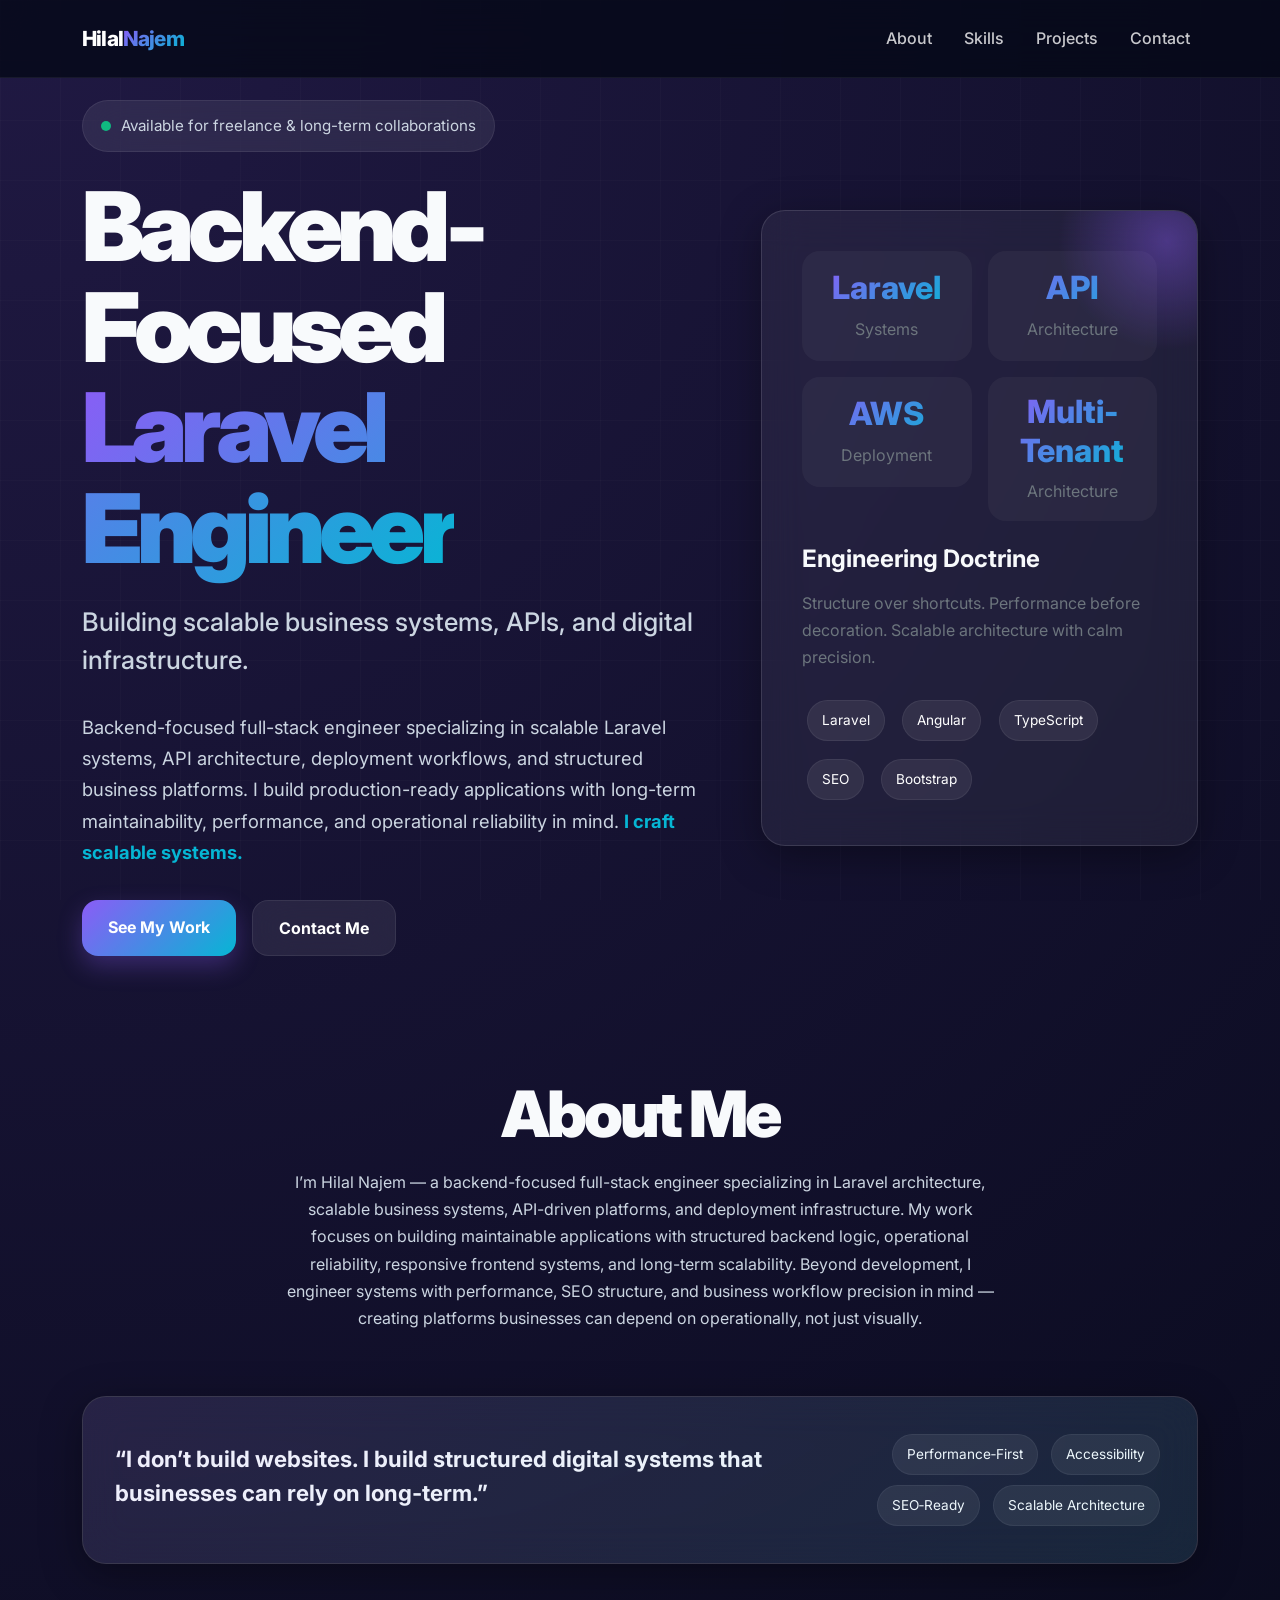
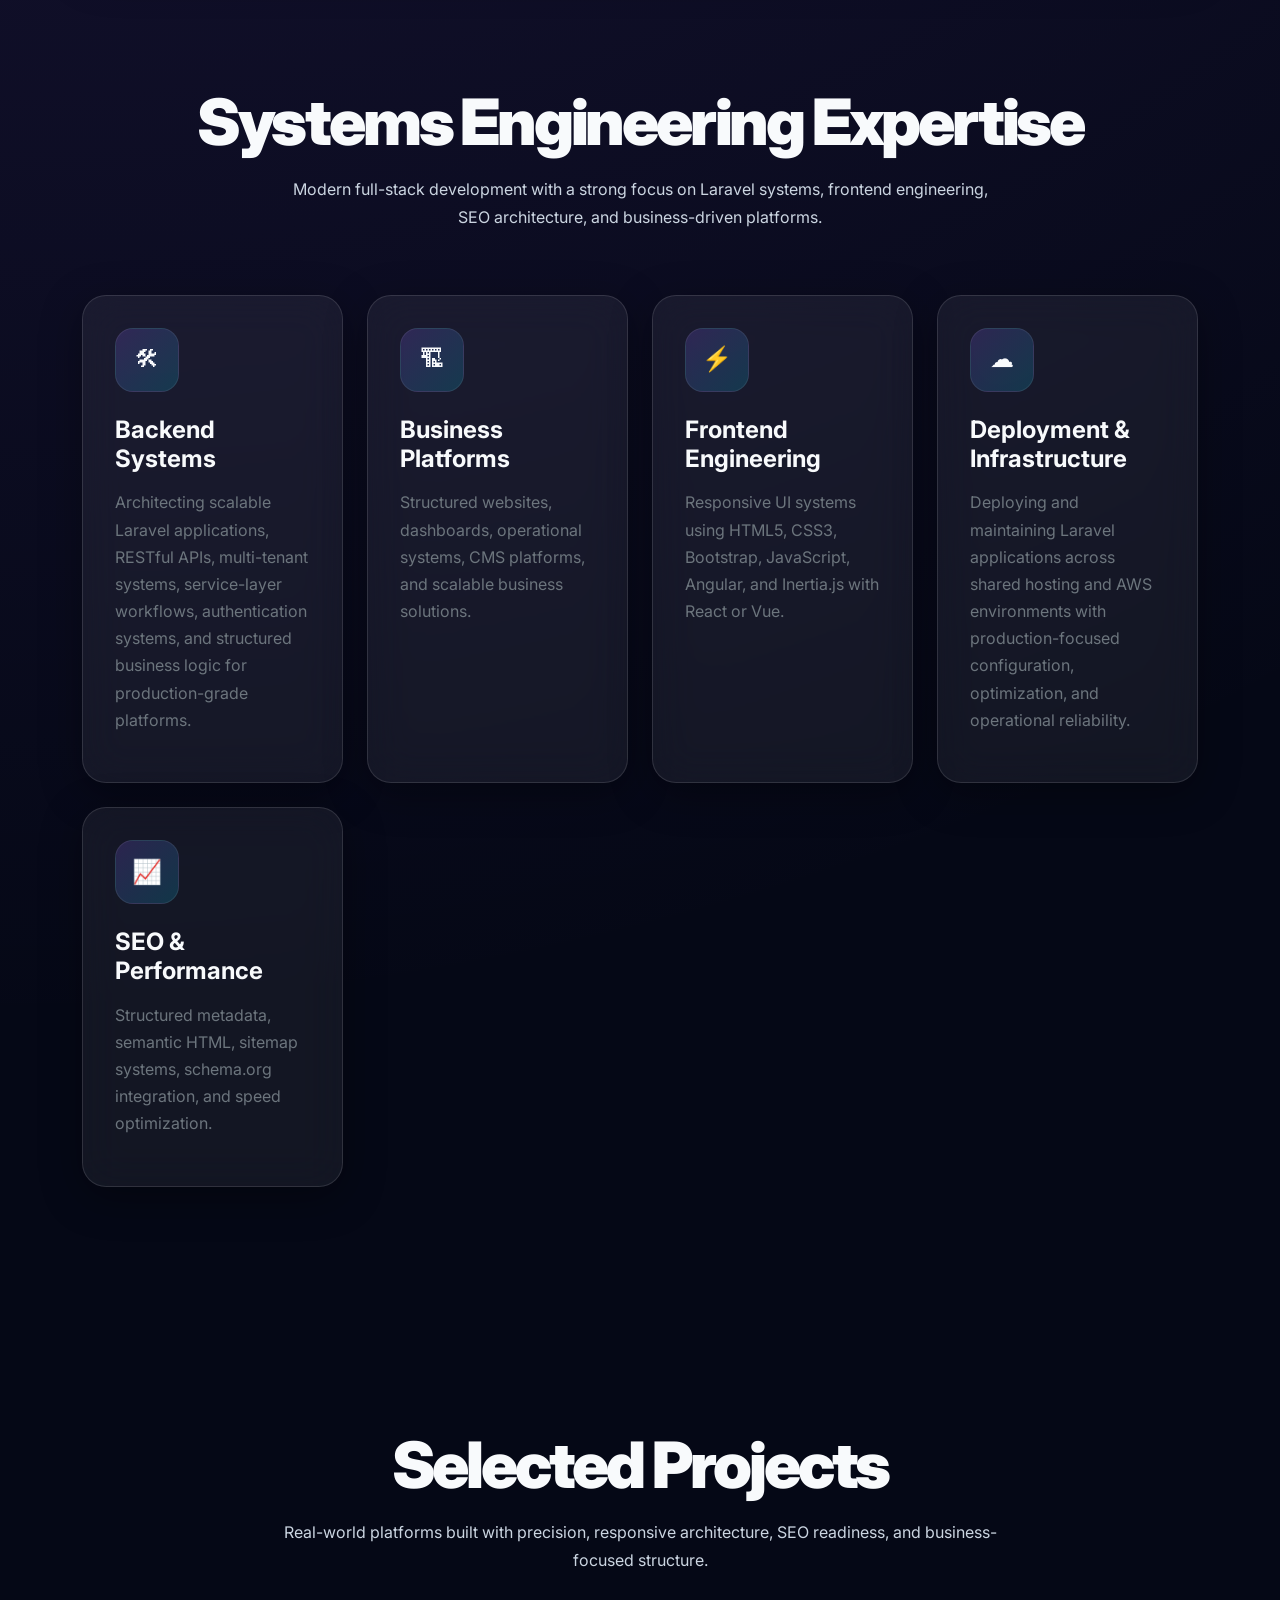
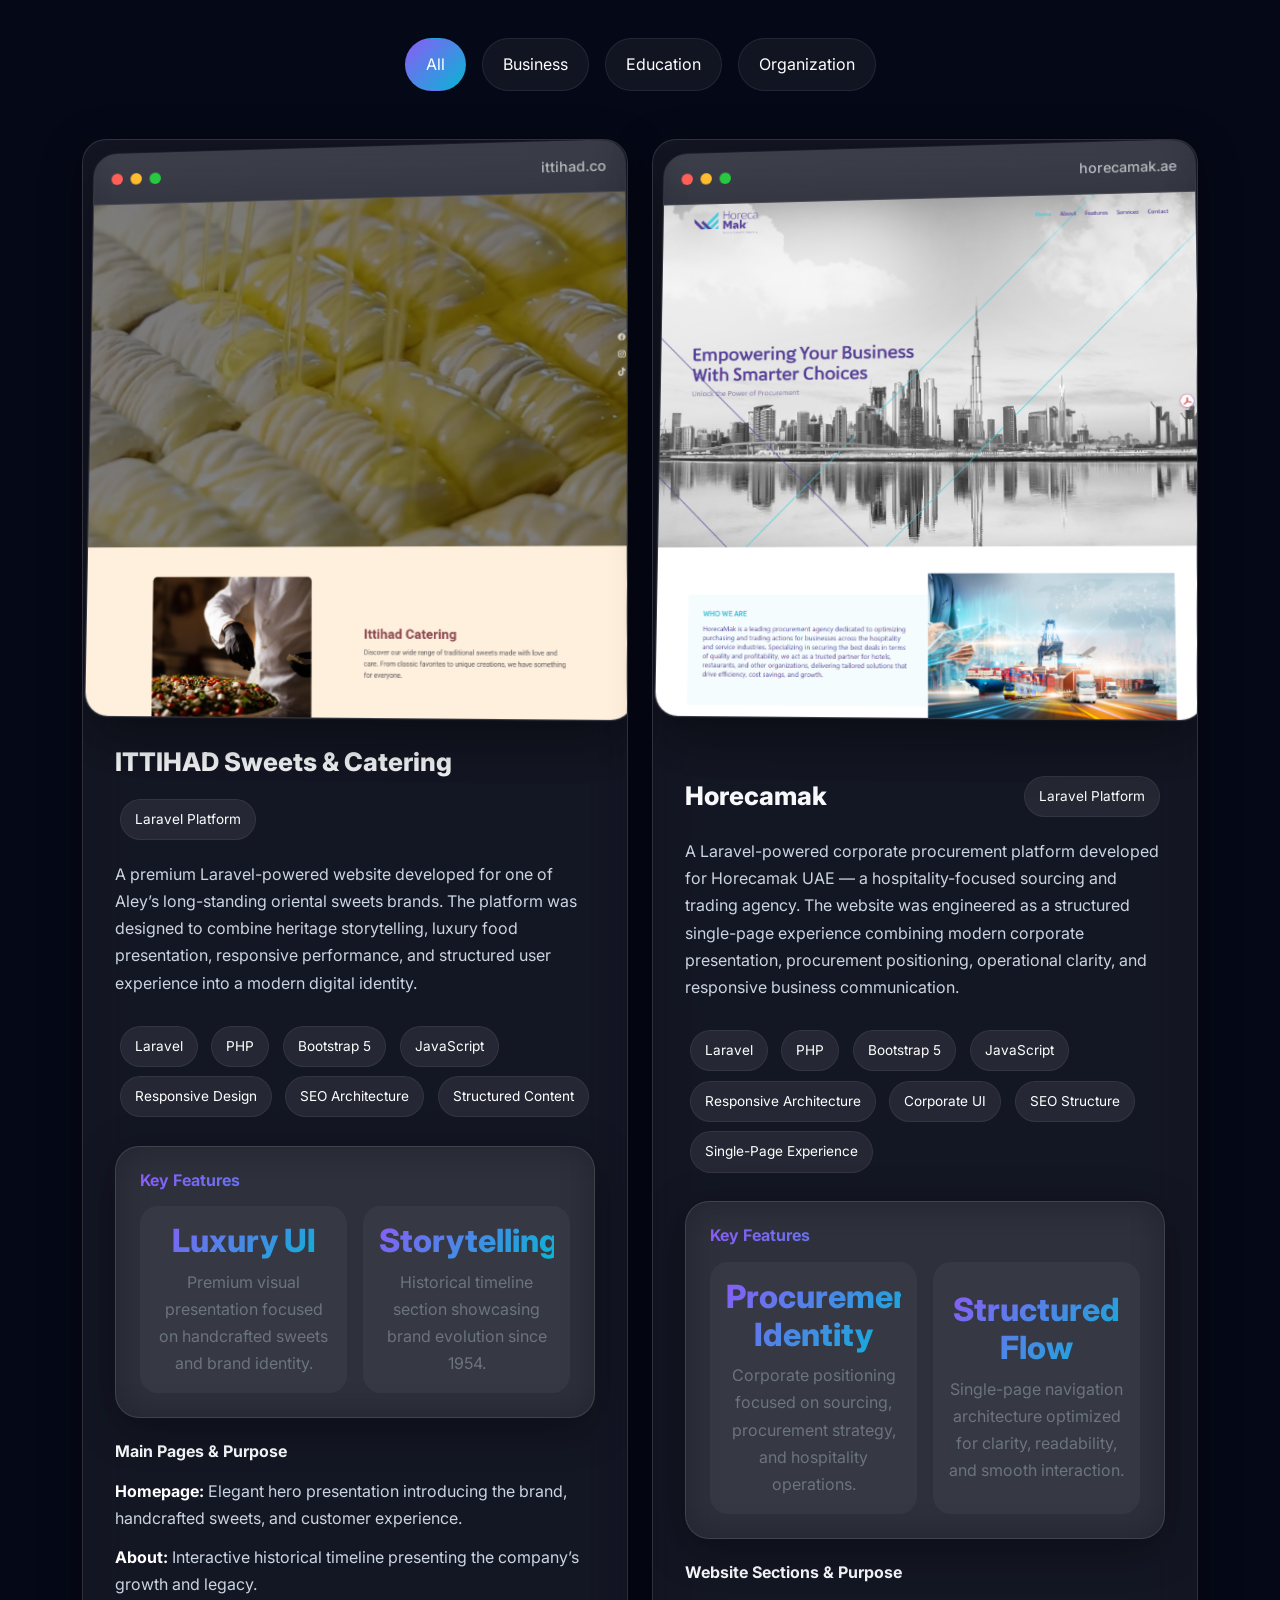
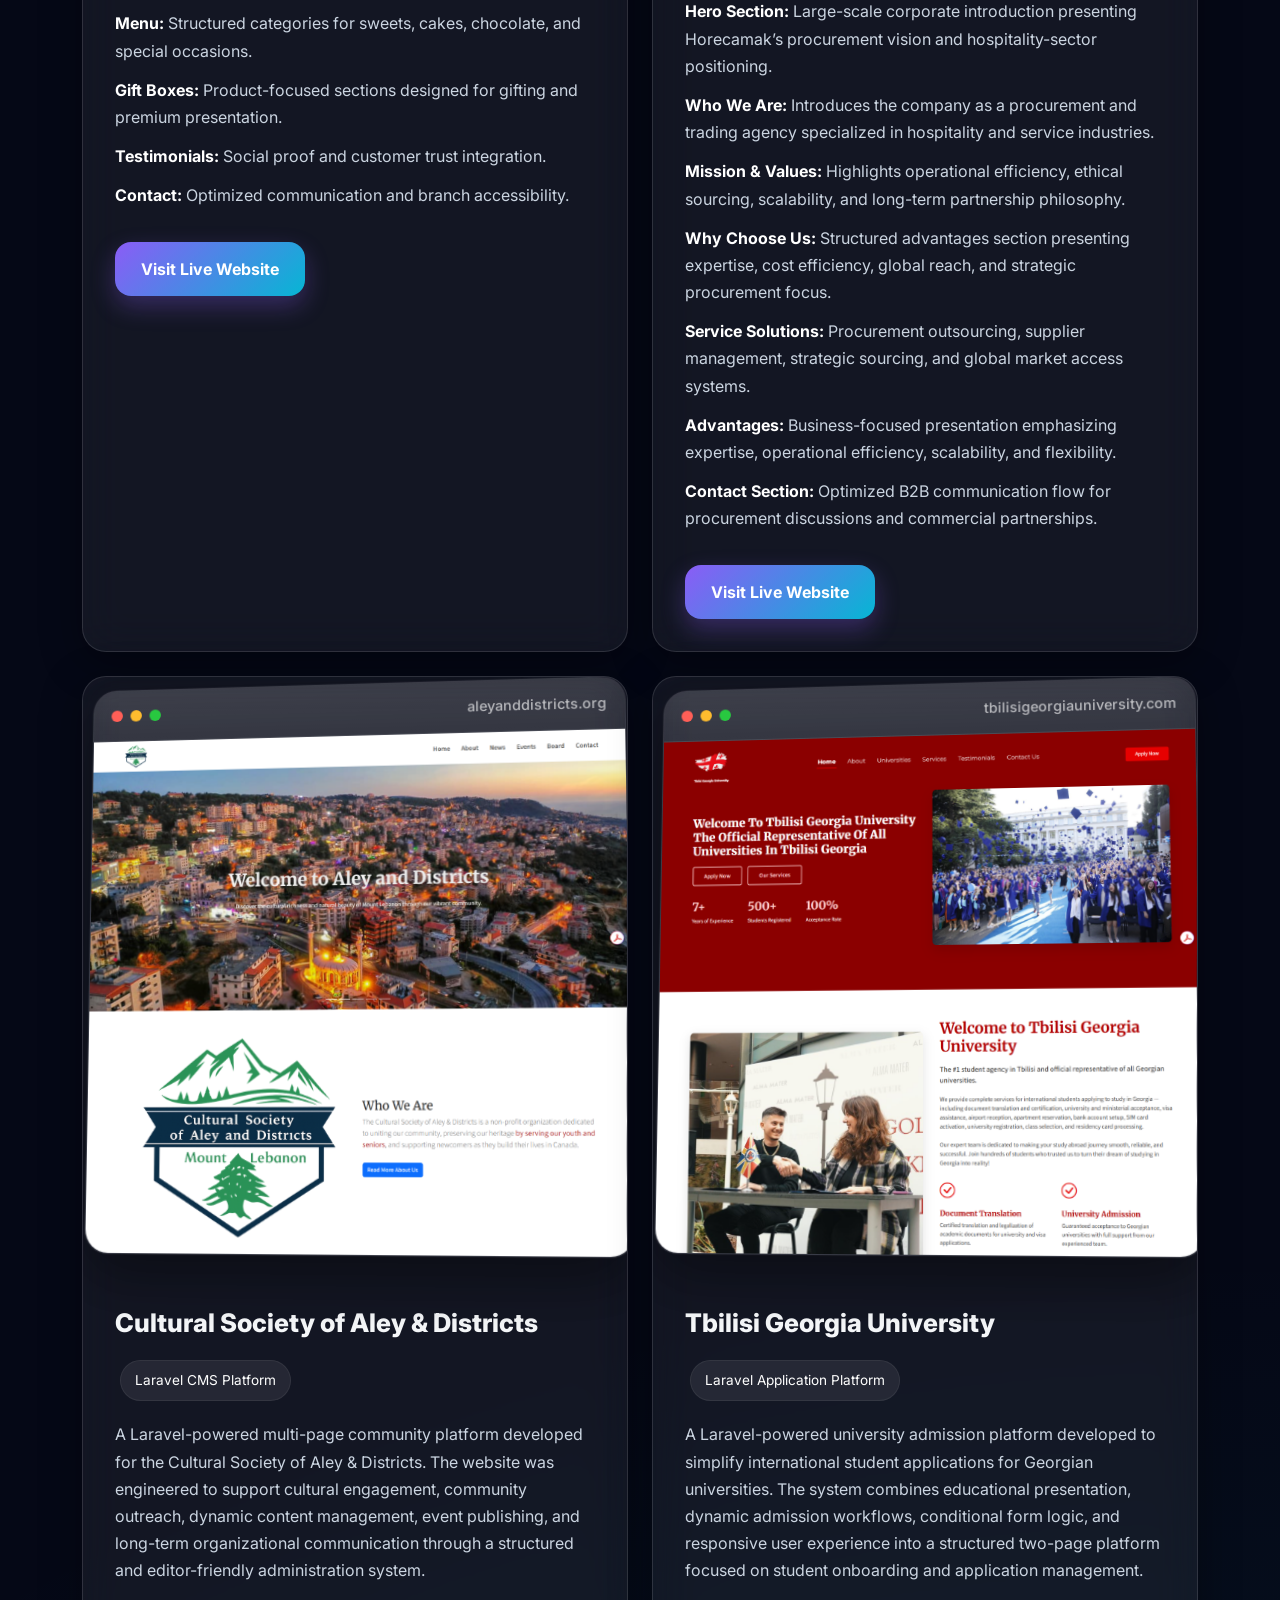
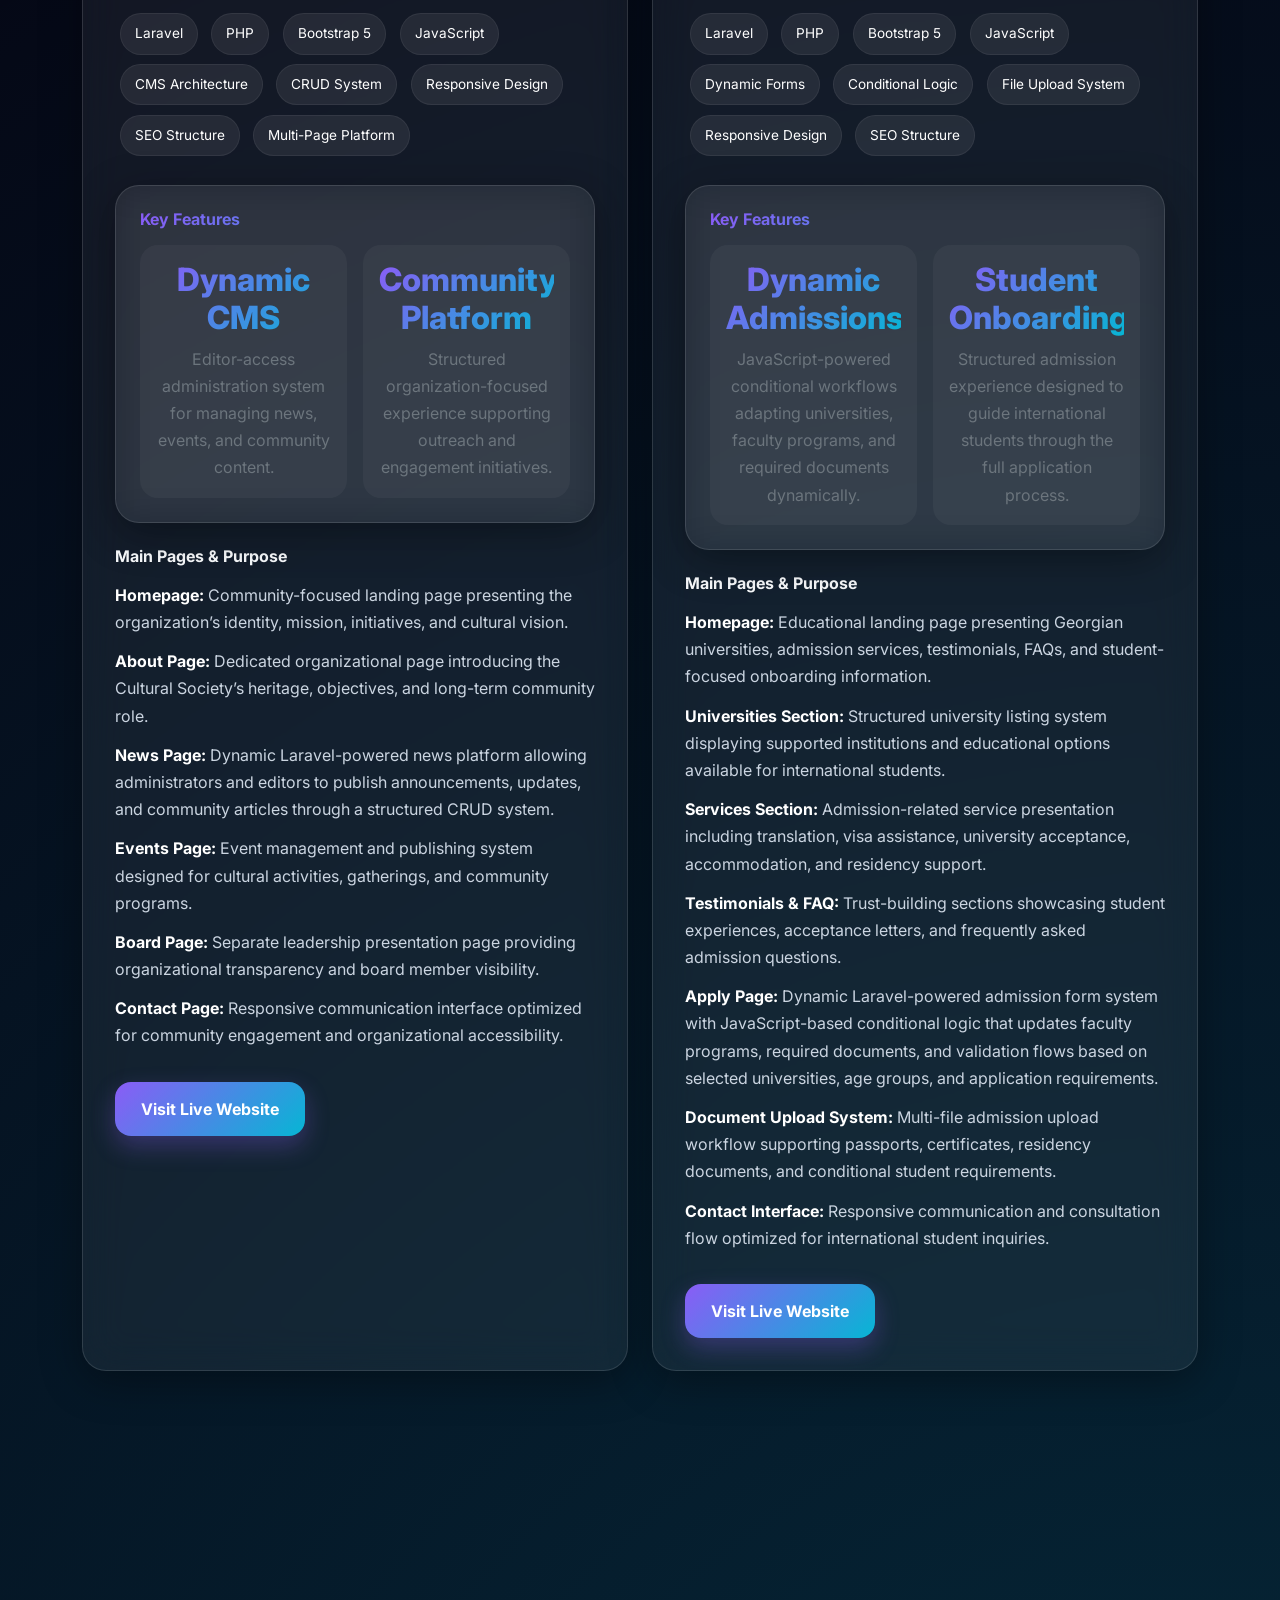
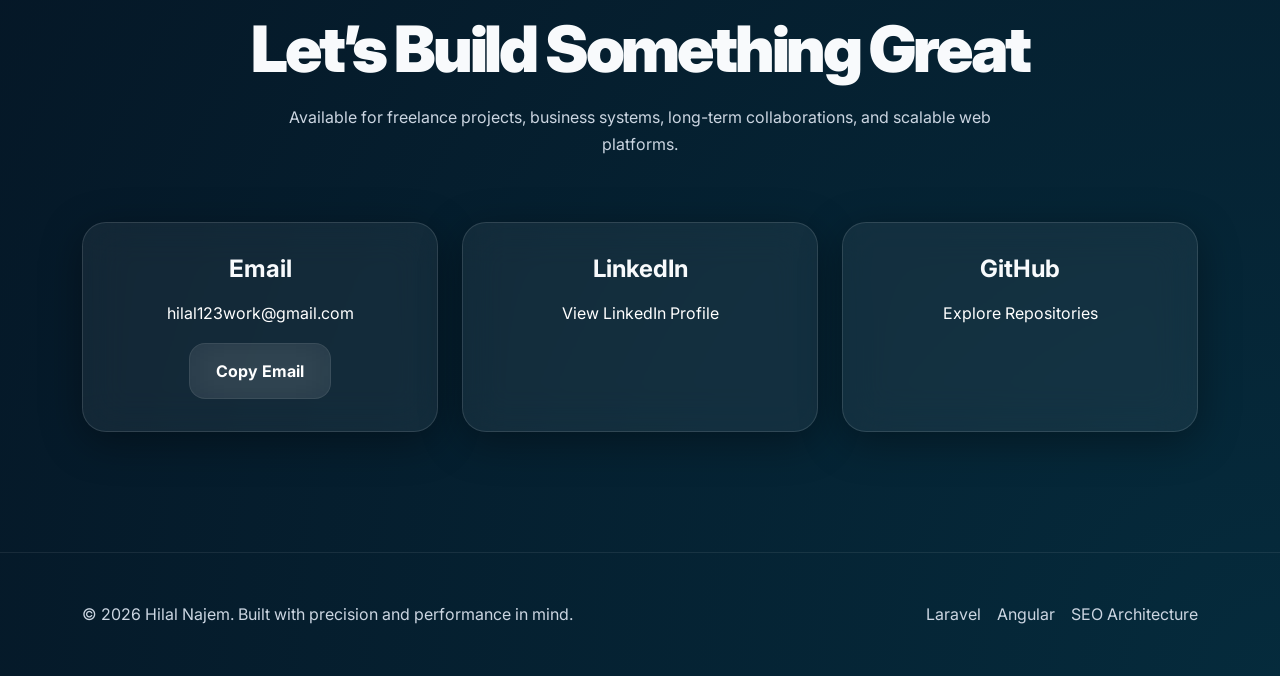
==== commit 4d2fd87d: "update language" ====
--- a/portfolio.html
+++ b/portfolio.html
@@ -198,6 +198,23 @@
         font-size: 0.95rem;
       }
 
+      .hero-title {
+        font-size: clamp(3.5rem, 8vw, 6rem);
+        font-weight: 900;
+        line-height: 0.95;
+        letter-spacing: -0.06em;
+        margin-bottom: 1rem;
+      }
+
+      .hero-subtitle {
+        font-size: clamp(1.2rem, 2vw, 1.7rem);
+        color: var(--text-secondary);
+        font-weight: 500;
+        line-height: 1.5;
+        margin-bottom: 2rem;
+        max-width: 700px;
+      }
+
       .pulse-dot {
         width: 10px;
         height: 10px;
@@ -300,7 +317,7 @@
       }
 
       .hero-card {
-        padding: 2rem;
+        padding: 2.5rem;
         position: relative;
         overflow: hidden;
       }
@@ -324,6 +341,10 @@
         border-radius: 18px;
         background: rgba(255, 255, 255, 0.04);
         text-align: center;
+        min-height: 110px;
+        display: flex;
+        flex-direction: column;
+        justify-content: center;
       }
 
       .metric h3 {
@@ -801,21 +822,6 @@
         transition: transform 10s ease;
       }
 
-      /*
-|--------------------------------------------------------------------------
-| IMPORTANT
-|--------------------------------------------------------------------------
-|
-| Use a VERY large negative translateY.
-| The browser automatically stops at image bounds.
-|
-| This guarantees:
-| - full screenshot scrolling
-| - always reaches end
-| - no guessing percentages
-|
-*/
-
       .browser-frame:hover .website-preview-image {
         transform: translateY(calc(-100% + 520px));
       }
@@ -871,16 +877,22 @@
                 Available for freelance & long-term collaborations
               </div>
 
-              <h1 class="fade-up">
-                <span class="gradient-text">I Build</span>
-                <span class="gradient-accent">Structured</span><br />
-                Digital Systems
+              <h1 class="fade-up hero-title">
+                Backend-Focused
+                <span class="gradient-accent"> Laravel Engineer </span>
               </h1>
 
+              <h2 class="hero-subtitle fade-up">
+                Building scalable business systems, APIs, and digital
+                infrastructure.
+              </h2>
+
               <p class="hero-description fade-up">
-                Full-stack web developer focused on scalable Laravel
-                architecture, modern frontend systems, SEO-first engineering,
-                and performance-driven digital platforms.
+                Backend-focused full-stack engineer specializing in scalable
+                Laravel systems, API architecture, deployment workflows, and
+                structured business platforms. I build production-ready
+                applications with long-term maintainability, performance, and
+                operational reliability in mind.
                 <span class="typing" id="typing"></span>
               </p>
 
@@ -900,15 +912,32 @@
                 <div class="row g-3 mb-4">
                   <div class="col-6">
                     <div class="metric">
-                      <h3 class="gradient-accent">4+</h3>
-                      <p class="mb-0 text-secondary">Production Projects</p>
+                      <h3 class="gradient-accent">Laravel</h3>
+
+                      <p class="mb-0 text-secondary">Systems</p>
                     </div>
                   </div>
-
                   <div class="col-6">
                     <div class="metric">
-                      <h3 class="gradient-accent">100%</h3>
-                      <p class="mb-0 text-secondary">Responsive Systems</p>
+                      <h3 class="gradient-accent">API</h3>
+
+                      <p class="mb-0 text-secondary">Architecture</p>
+                    </div>
+                  </div>
+
+                  <div class="col-6">
+                    <div class="metric">
+                      <h3 class="gradient-accent">AWS</h3>
+
+                      <p class="mb-0 text-secondary">Deployment</p>
+                    </div>
+                  </div>
+
+                  <div class="col-6">
+                    <div class="metric">
+                      <h3 class="gradient-accent">Multi-Tenant</h3>
+
+                      <p class="mb-0 text-secondary">Architecture</p>
                     </div>
                   </div>
                 </div>
@@ -939,10 +968,15 @@
           <div class="text-center mb-5 fade-up">
             <h2 class="section-title">About Me</h2>
             <p class="section-subtitle">
-              I’m Hilal Najem — a full-stack developer and digital systems
-              architect. I build scalable business platforms with a focus on
-              clean code, structured execution, long-term stability, and
-              SEO-first engineering.
+              I’m Hilal Najem — a backend-focused full-stack engineer
+              specializing in Laravel architecture, scalable business systems,
+              API-driven platforms, and deployment infrastructure. My work
+              focuses on building maintainable applications with structured
+              backend logic, operational reliability, responsive frontend
+              systems, and long-term scalability. Beyond development, I engineer
+              systems with performance, SEO structure, and business workflow
+              precision in mind — creating platforms businesses can depend on
+              operationally, not just visually.
             </p>
           </div>
 
@@ -970,7 +1004,7 @@
       <section class="section pt-0" id="skills">
         <div class="container">
           <div class="text-center mb-5 fade-up">
-            <h2 class="section-title">Core Expertise</h2>
+            <h2 class="section-title">Systems Engineering Expertise</h2>
             <p class="section-subtitle">
               Modern full-stack development with a strong focus on Laravel
               systems, frontend engineering, SEO architecture, and
@@ -984,8 +1018,21 @@
                 <div class="skill-icon">🛠</div>
                 <h3 class="h4 fw-bold mb-3">Backend Systems</h3>
                 <p class="text-secondary">
-                  Laravel API development, multi-tenant systems, authentication,
-                  role management, and scalable architecture.
+                  Architecting scalable Laravel applications, RESTful APIs,
+                  multi-tenant systems, service-layer workflows, authentication
+                  systems, and structured business logic for production-grade
+                  platforms.
+                </p>
+              </article>
+            </div>
+
+            <div class="col-md-6 col-xl-3 fade-up">
+              <article class="glass-card skill-card h-100">
+                <div class="skill-icon">🏗</div>
+                <h3 class="h4 fw-bold mb-3">Business Platforms</h3>
+                <p class="text-secondary">
+                  Structured websites, dashboards, operational systems, CMS
+                  platforms, and scalable business solutions.
                 </p>
               </article>
             </div>
@@ -1003,22 +1050,25 @@
 
             <div class="col-md-6 col-xl-3 fade-up">
               <article class="glass-card skill-card h-100">
+                <div class="skill-icon">☁</div>
+
+                <h3 class="h4 fw-bold mb-3">Deployment & Infrastructure</h3>
+
+                <p class="text-secondary">
+                  Deploying and maintaining Laravel applications across shared
+                  hosting and AWS environments with production-focused
+                  configuration, optimization, and operational reliability.
+                </p>
+              </article>
+            </div>
+
+            <div class="col-md-6 col-xl-3 fade-up">
+              <article class="glass-card skill-card h-100">
                 <div class="skill-icon">📈</div>
                 <h3 class="h4 fw-bold mb-3">SEO & Performance</h3>
                 <p class="text-secondary">
                   Structured metadata, semantic HTML, sitemap systems,
                   schema.org integration, and speed optimization.
-                </p>
-              </article>
-            </div>
-
-            <div class="col-md-6 col-xl-3 fade-up">
-              <article class="glass-card skill-card h-100">
-                <div class="skill-icon">🏗</div>
-                <h3 class="h4 fw-bold mb-3">Business Platforms</h3>
-                <p class="text-secondary">
-                  Structured websites, dashboards, operational systems, CMS
-                  platforms, and scalable business solutions.
                 </p>
               </article>
             </div>
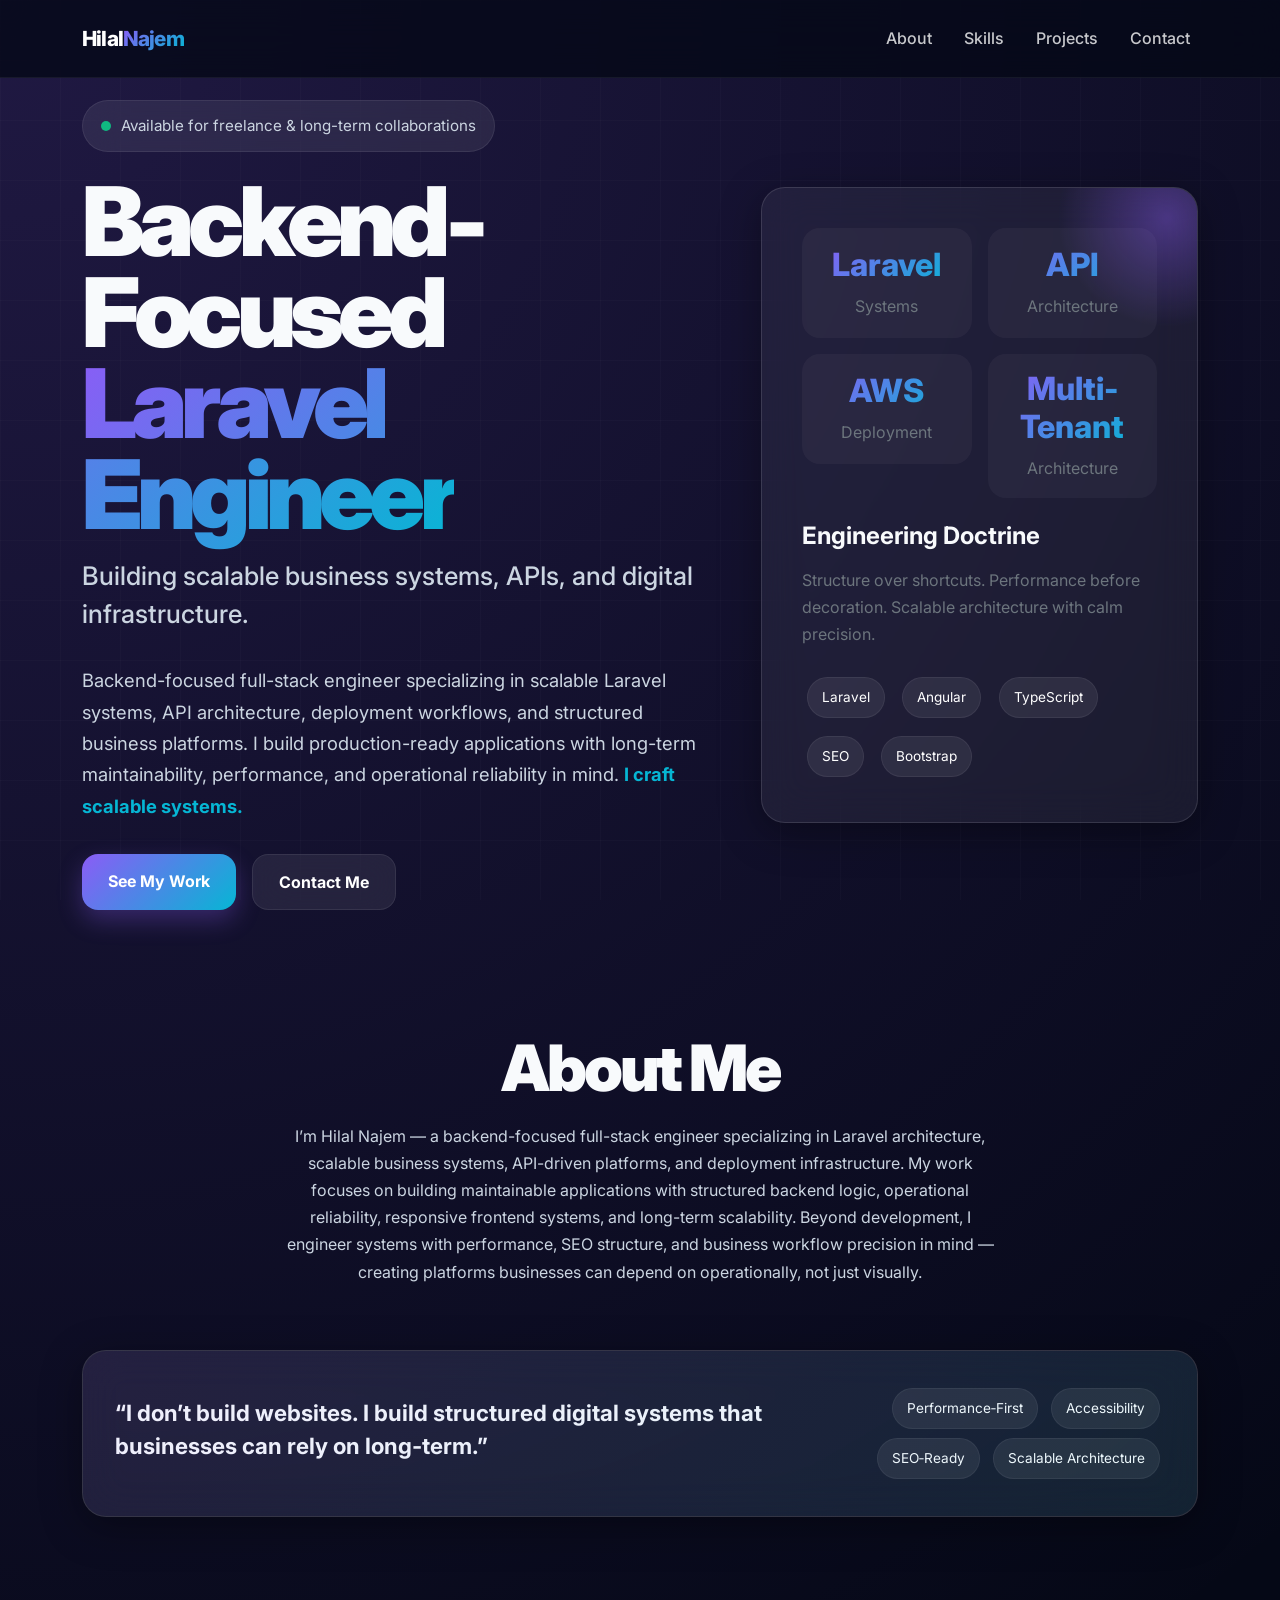
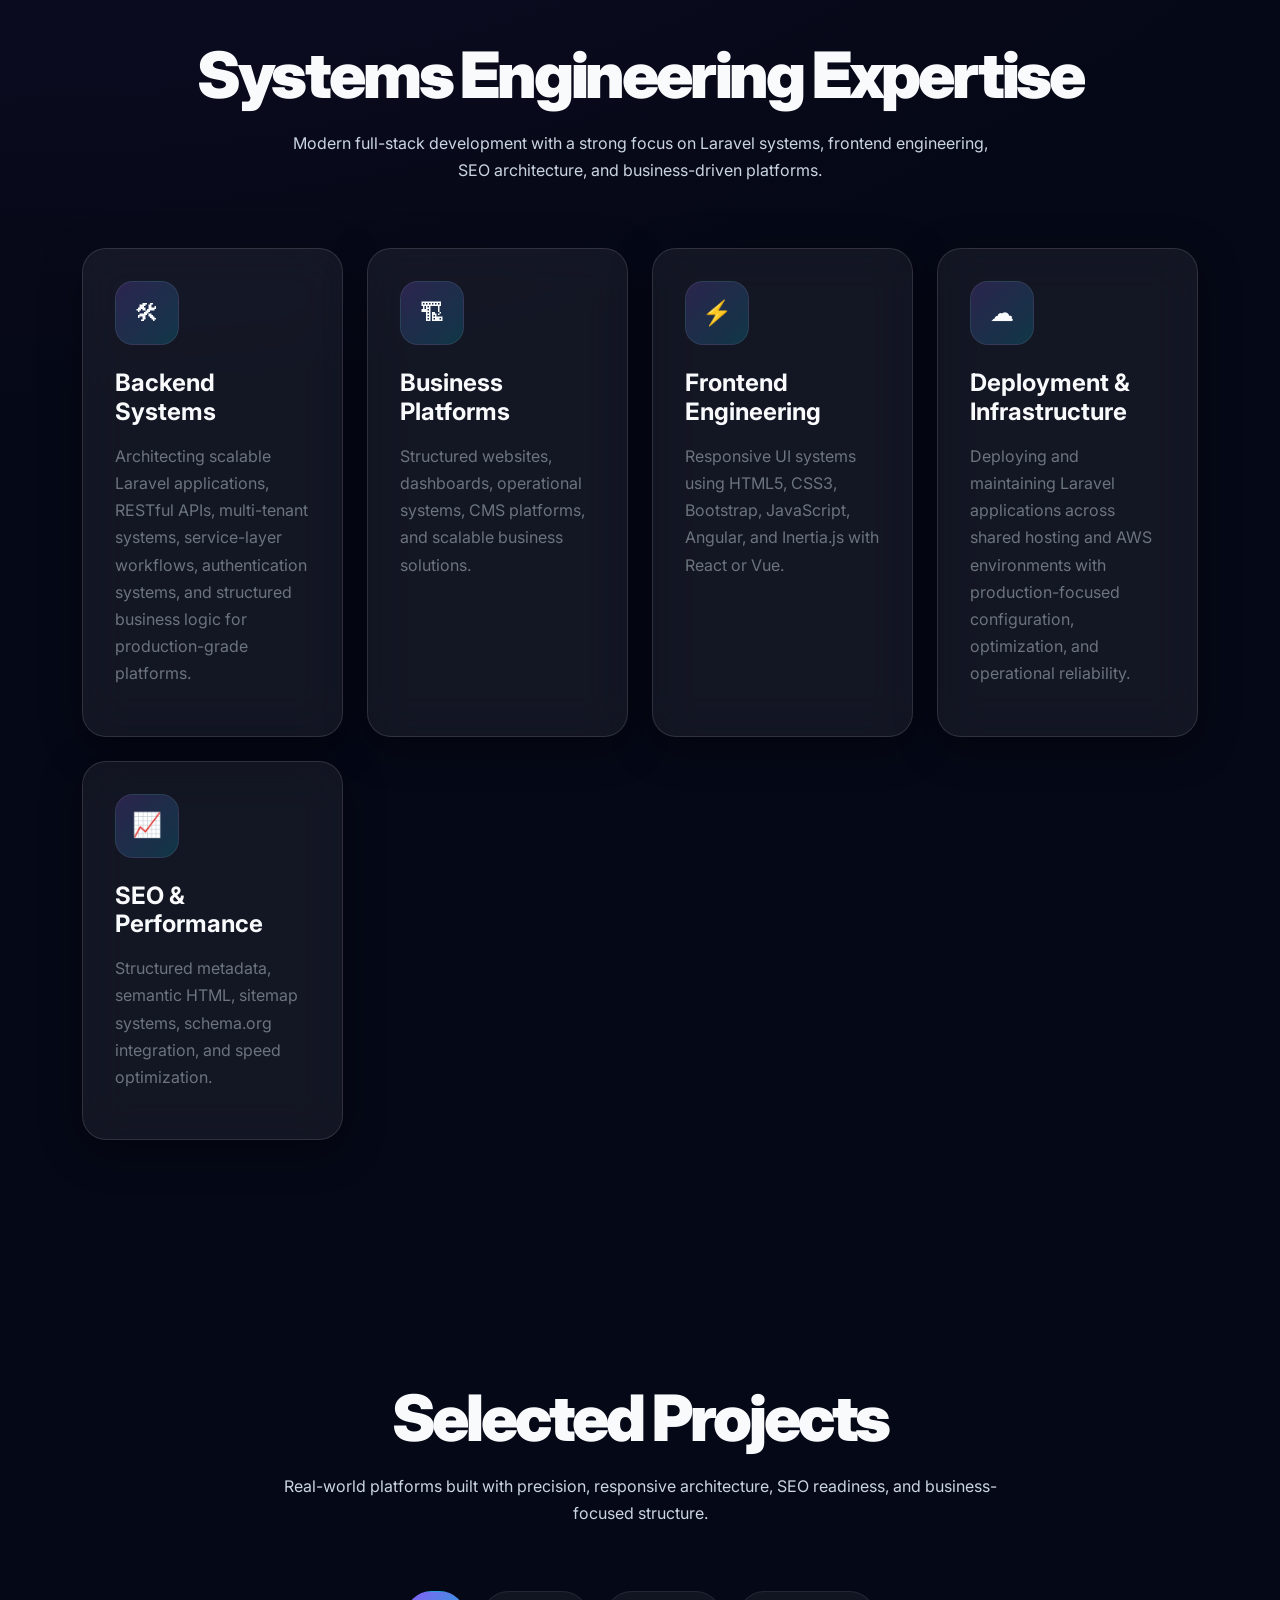
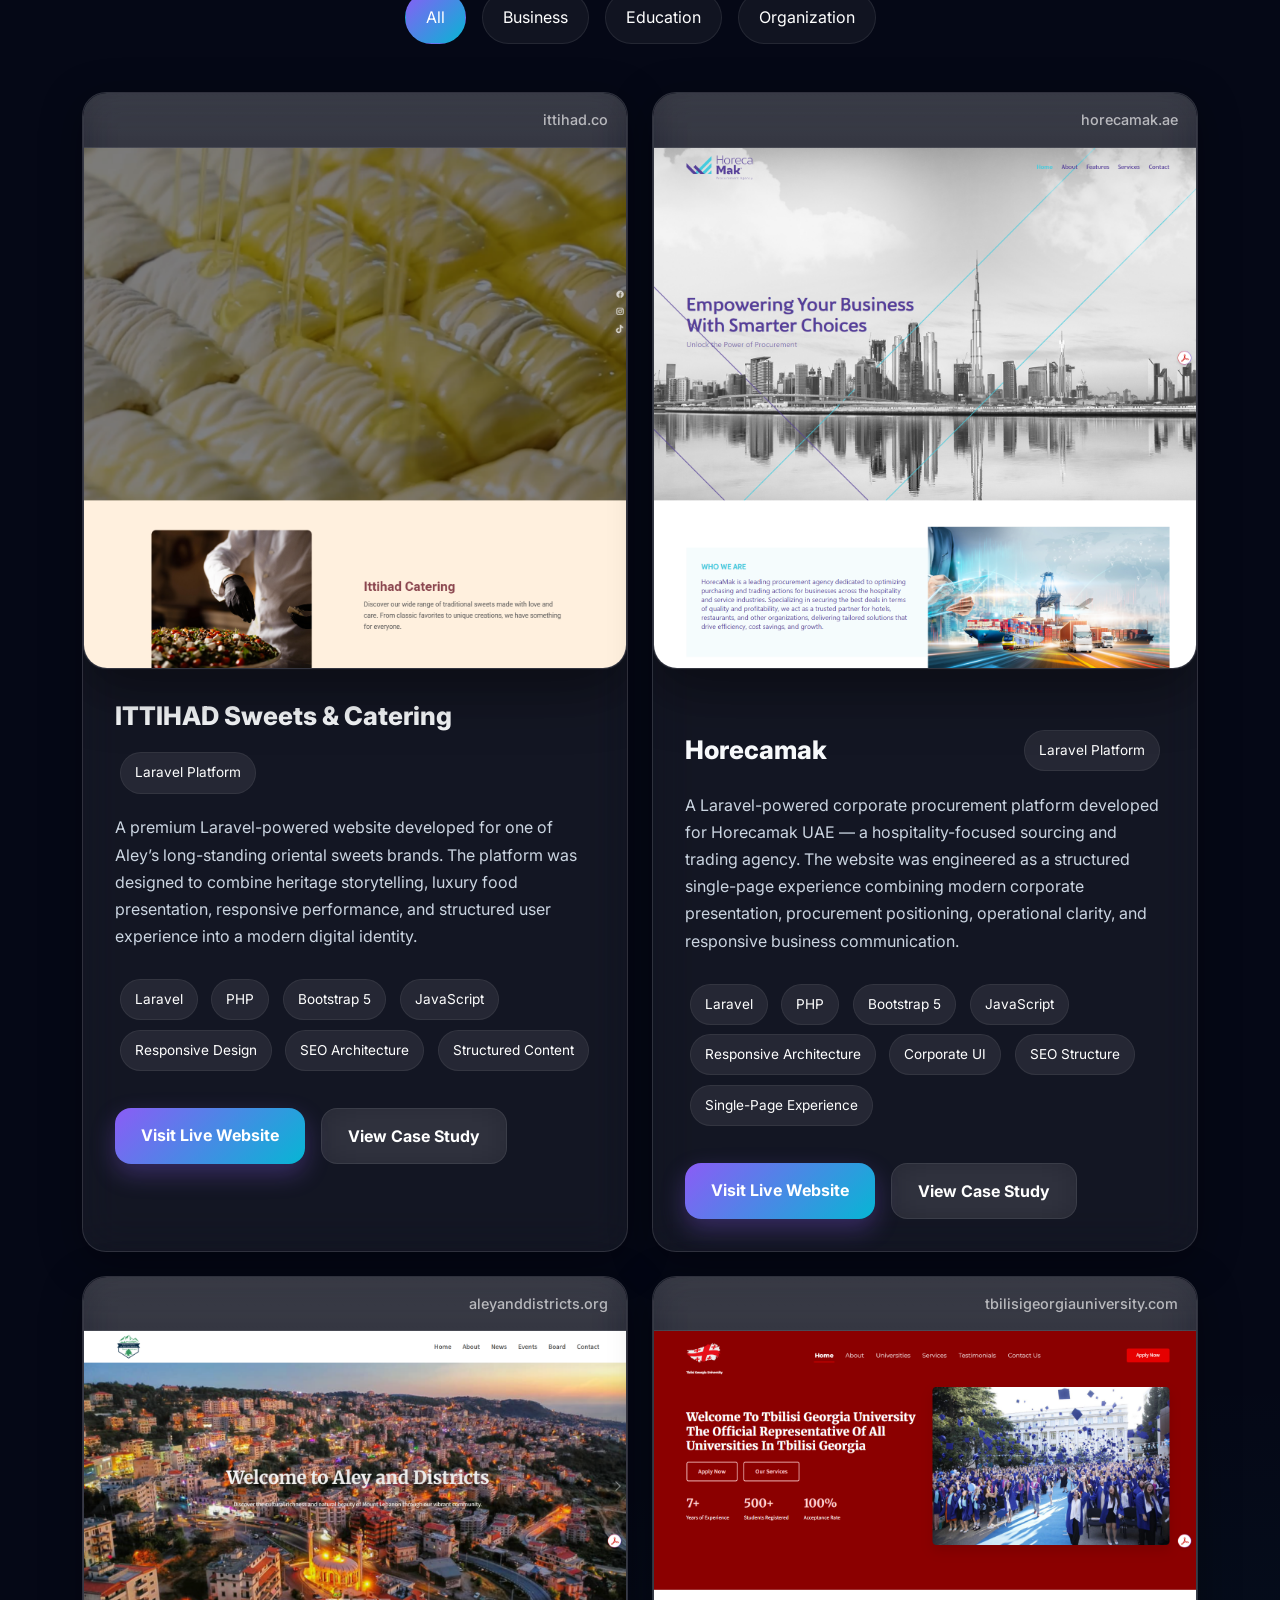
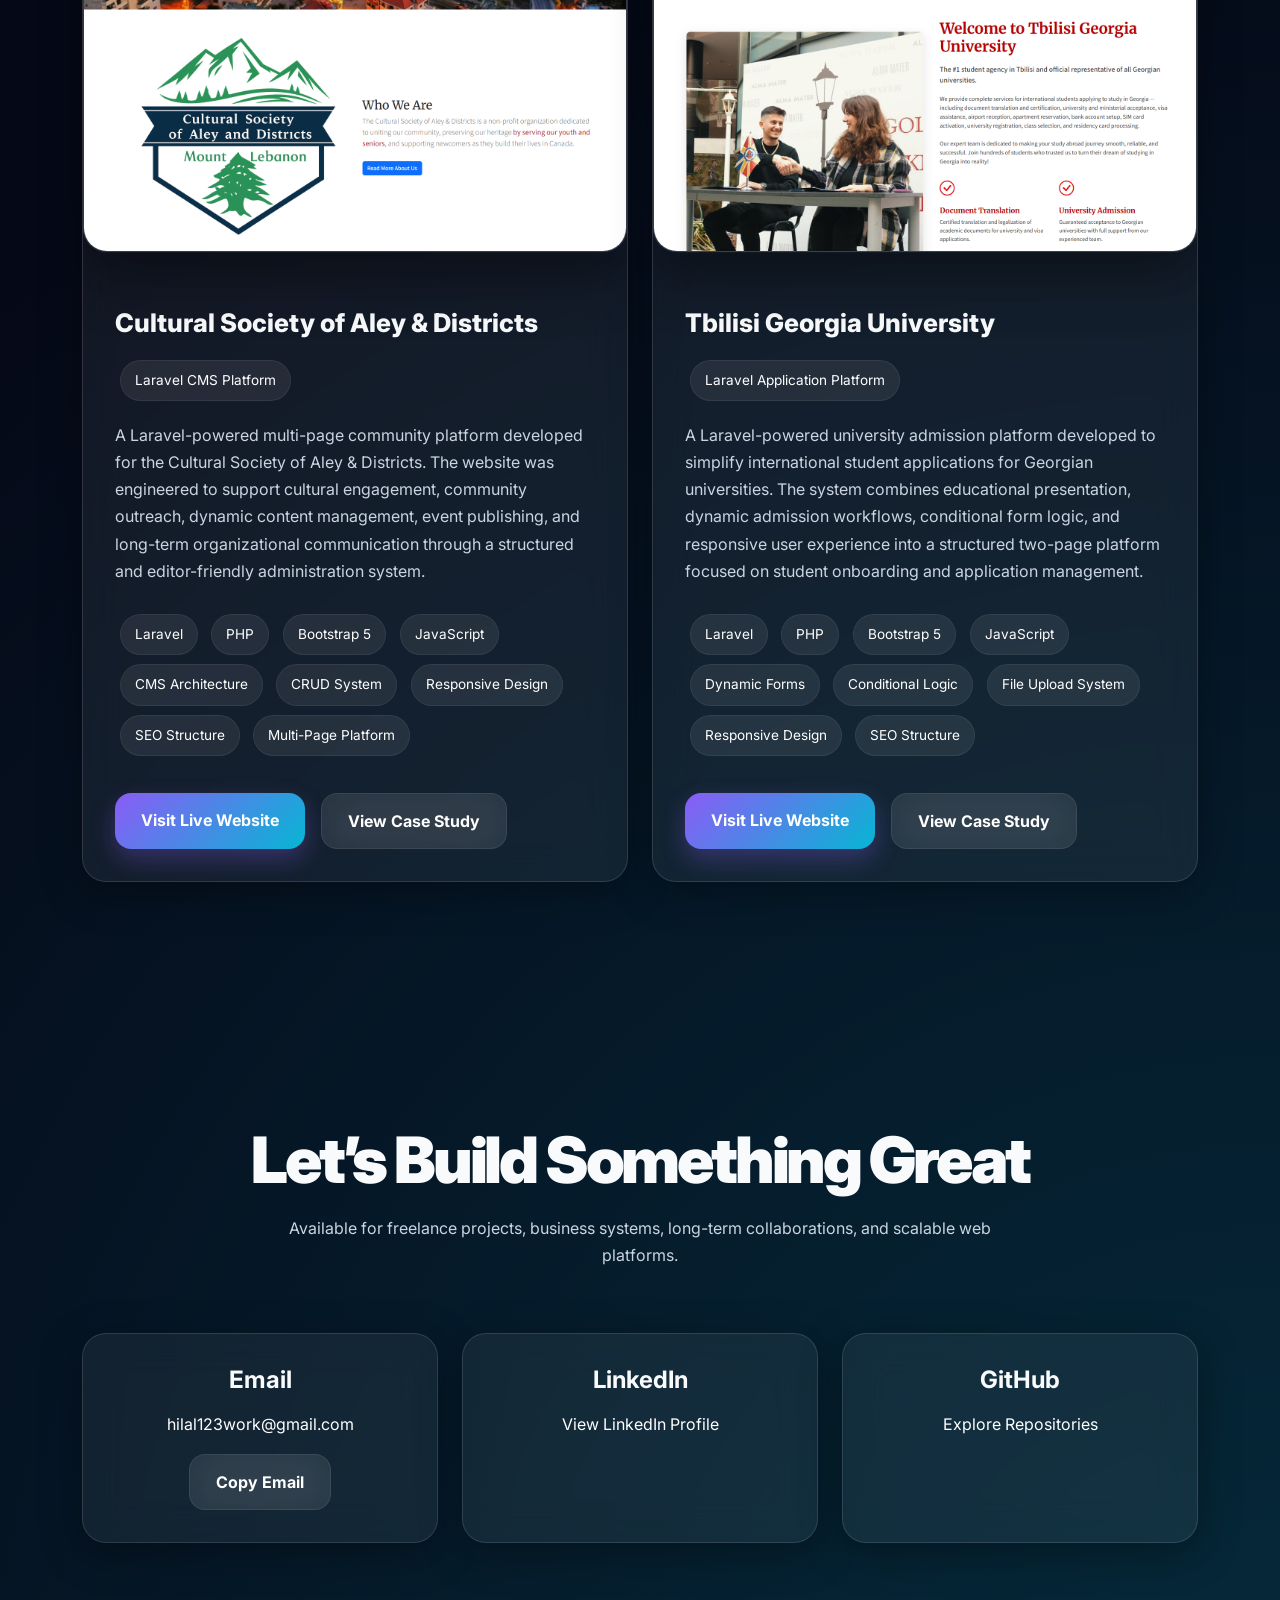
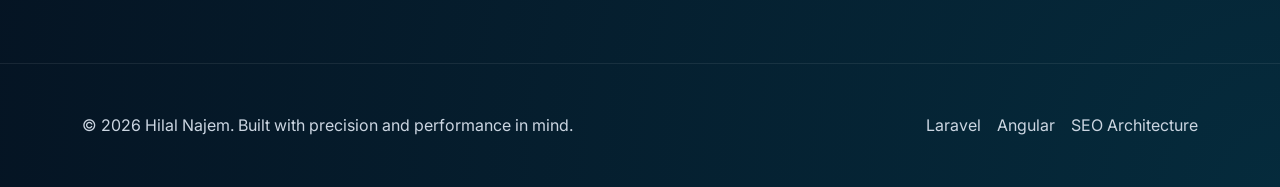
==== commit f43bf718: "move styles and scripts to separate page" ====
--- a/portfolio.html
+++ b/portfolio.html
@@ -84,748 +84,7 @@
         ]
       }
     </script>
-
-    <style>
-      :root {
-        --bg-primary: #050816;
-        --bg-secondary: #0b1120;
-        --surface: rgba(255, 255, 255, 0.06);
-        --surface-border: rgba(255, 255, 255, 0.12);
-        --text-primary: #f8fafc;
-        --text-secondary: #cbd5e1;
-        --accent: #8b5cf6;
-        --accent-2: #06b6d4;
-        --accent-3: #3b82f6;
-        --success: #10b981;
-        --shadow: 0 10px 40px rgba(0, 0, 0, 0.35);
-        --radius: 24px;
-        --transition: all 0.35s ease;
-      }
-
-      * {
-        margin: 0;
-        padding: 0;
-        box-sizing: border-box;
-      }
-
-      html {
-        scroll-behavior: smooth;
-        overflow-x: hidden;
-      }
-
-      body {
-        font-family: "Inter", sans-serif;
-        background:
-          radial-gradient(
-            circle at top left,
-            rgba(139, 92, 246, 0.2),
-            transparent 30%
-          ),
-          radial-gradient(
-            circle at bottom right,
-            rgba(6, 182, 212, 0.2),
-            transparent 30%
-          ),
-          var(--bg-primary);
-        color: var(--text-primary);
-        overflow-x: hidden;
-        line-height: 1.7;
-      }
-
-      body::before {
-        content: "";
-        position: fixed;
-        inset: 0;
-        background-image:
-          linear-gradient(rgba(255, 255, 255, 0.02) 1px, transparent 1px),
-          linear-gradient(90deg, rgba(255, 255, 255, 0.02) 1px, transparent 1px);
-        background-size: 60px 60px;
-        pointer-events: none;
-        z-index: -1;
-      }
-
-      .navbar {
-        backdrop-filter: blur(20px);
-        background: rgba(5, 8, 22, 0.78);
-        border-bottom: 1px solid rgba(255, 255, 255, 0.06);
-        padding: 1rem 0;
-        transition: var(--transition);
-      }
-
-      .navbar-brand {
-        font-weight: 800;
-        letter-spacing: -0.04em;
-        font-size: 1.3rem;
-        color: white !important;
-      }
-
-      .brand-gradient {
-        background: linear-gradient(135deg, var(--accent), var(--accent-2));
-        -webkit-background-clip: text;
-        -webkit-text-fill-color: transparent;
-      }
-
-      .nav-link {
-        color: rgba(255, 255, 255, 0.78) !important;
-        font-weight: 500;
-        position: relative;
-        transition: var(--transition);
-      }
-
-      .nav-link:hover {
-        color: white !important;
-      }
-
-      .hero {
-        min-height: 100vh;
-        display: flex;
-        align-items: center;
-        position: relative;
-        padding-top: 100px;
-      }
-
-      .hero-badge {
-        display: inline-flex;
-        align-items: center;
-        gap: 10px;
-        padding: 12px 18px;
-        border-radius: 999px;
-        background: rgba(255, 255, 255, 0.08);
-        border: 1px solid rgba(255, 255, 255, 0.08);
-        backdrop-filter: blur(20px);
-        margin-bottom: 24px;
-        color: var(--text-secondary);
-        font-size: 0.95rem;
-      }
-
-      .hero-title {
-        font-size: clamp(3.5rem, 8vw, 6rem);
-        font-weight: 900;
-        line-height: 0.95;
-        letter-spacing: -0.06em;
-        margin-bottom: 1rem;
-      }
-
-      .hero-subtitle {
-        font-size: clamp(1.2rem, 2vw, 1.7rem);
-        color: var(--text-secondary);
-        font-weight: 500;
-        line-height: 1.5;
-        margin-bottom: 2rem;
-        max-width: 700px;
-      }
-
-      .pulse-dot {
-        width: 10px;
-        height: 10px;
-        border-radius: 50%;
-        background: var(--success);
-        animation: pulse 1.5s infinite;
-      }
-
-      @keyframes pulse {
-        0% {
-          transform: scale(1);
-          opacity: 1;
-        }
-        50% {
-          transform: scale(1.5);
-          opacity: 0.5;
-        }
-        100% {
-          transform: scale(1);
-          opacity: 1;
-        }
-      }
-
-      .hero h1 {
-        font-size: clamp(3rem, 8vw, 6rem);
-        font-weight: 900;
-        line-height: 1.05;
-        letter-spacing: -0.06em;
-        margin-bottom: 1.5rem;
-      }
-
-      .gradient-text {
-        background: linear-gradient(135deg, #ffffff, #9ca3af);
-        -webkit-background-clip: text;
-        -webkit-text-fill-color: transparent;
-      }
-
-      .gradient-accent {
-        background: linear-gradient(135deg, var(--accent), var(--accent-2));
-        -webkit-background-clip: text;
-        -webkit-text-fill-color: transparent;
-      }
-
-      .hero-description {
-        color: var(--text-secondary);
-        font-size: 1.15rem;
-        max-width: 720px;
-        margin-bottom: 2rem;
-      }
-
-      .typing {
-        color: var(--accent-2);
-        font-weight: 700;
-      }
-
-      .hero-buttons {
-        display: flex;
-        flex-wrap: wrap;
-        gap: 1rem;
-      }
-
-      .btn-primary-custom {
-        border: none;
-        background: linear-gradient(135deg, var(--accent), var(--accent-2));
-        color: white;
-        padding: 15px 26px;
-        border-radius: 16px;
-        font-weight: 700;
-        transition: var(--transition);
-        box-shadow: 0 10px 25px rgba(139, 92, 246, 0.3);
-      }
-
-      .btn-primary-custom:hover {
-        transform: translateY(-4px);
-        box-shadow: 0 18px 35px rgba(139, 92, 246, 0.4);
-      }
-
-      .btn-secondary-custom {
-        background: rgba(255, 255, 255, 0.08);
-        color: white;
-        border: 1px solid rgba(255, 255, 255, 0.08);
-        padding: 15px 26px;
-        border-radius: 16px;
-        font-weight: 700;
-        backdrop-filter: blur(20px);
-        transition: var(--transition);
-      }
-
-      .btn-secondary-custom:hover {
-        background: rgba(255, 255, 255, 0.12);
-        transform: translateY(-4px);
-      }
-
-      .glass-card {
-        background: var(--surface);
-        border: 1px solid var(--surface-border);
-        backdrop-filter: blur(20px);
-        border-radius: var(--radius);
-        box-shadow: var(--shadow);
-      }
-
-      .hero-card {
-        padding: 2.5rem;
-        position: relative;
-        overflow: hidden;
-      }
-
-      .hero-card::before {
-        content: "";
-        position: absolute;
-        width: 220px;
-        height: 220px;
-        background: radial-gradient(
-          circle,
-          rgba(139, 92, 246, 0.4),
-          transparent 70%
-        );
-        top: -80px;
-        right: -80px;
-      }
-
-      .metric {
-        padding: 1rem;
-        border-radius: 18px;
-        background: rgba(255, 255, 255, 0.04);
-        text-align: center;
-        min-height: 110px;
-        display: flex;
-        flex-direction: column;
-        justify-content: center;
-      }
-
-      .metric h3 {
-        font-size: 2rem;
-        font-weight: 800;
-      }
-
-      .section {
-        padding: 120px 0;
-      }
-
-      .section-title {
-        font-size: clamp(2rem, 5vw, 4rem);
-        font-weight: 900;
-        letter-spacing: -0.05em;
-        margin-bottom: 1rem;
-      }
-
-      .section-subtitle {
-        color: var(--text-secondary);
-        max-width: 720px;
-        margin: 0 auto 4rem;
-      }
-
-      .skill-card {
-        padding: 2rem;
-        height: 100%;
-        transition: var(--transition);
-      }
-
-      .skill-card:hover {
-        transform: translateY(-8px);
-        border-color: rgba(139, 92, 246, 0.5);
-      }
-
-      .skill-icon {
-        width: 64px;
-        height: 64px;
-        border-radius: 18px;
-        display: flex;
-        align-items: center;
-        justify-content: center;
-        font-size: 1.5rem;
-        margin-bottom: 1.5rem;
-        background: linear-gradient(
-          135deg,
-          rgba(139, 92, 246, 0.2),
-          rgba(6, 182, 212, 0.2)
-        );
-        border: 1px solid rgba(255, 255, 255, 0.08);
-      }
-
-      .project-card {
-        overflow: hidden;
-        position: relative;
-        height: 100%;
-        transition: var(--transition);
-      }
-
-      .project-card:hover {
-        transform: translateY(-10px);
-        border-color: rgba(139, 92, 246, 0.5);
-      }
-
-      .project-image {
-        height: 260px;
-        object-fit: cover;
-        width: 100%;
-      }
-
-      .project-content {
-        padding: 2rem;
-      }
-
-      .project-title {
-        font-size: 1.6rem;
-        font-weight: 800;
-        margin-bottom: 1rem;
-      }
-
-      .project-description {
-        color: var(--text-secondary);
-        margin-bottom: 1.5rem;
-      }
-
-      .tech-badge {
-        display: inline-block;
-        padding: 8px 14px;
-        border-radius: 999px;
-        background: rgba(255, 255, 255, 0.08);
-        color: white;
-        font-size: 0.85rem;
-        margin: 0.3rem;
-        border: 1px solid rgba(255, 255, 255, 0.06);
-      }
-
-      .page-list {
-        list-style: none;
-        padding-left: 0;
-        margin-top: 1rem;
-      }
-
-      .page-list li {
-        margin-bottom: 0.75rem;
-        color: var(--text-secondary);
-      }
-
-      .page-list strong {
-        color: white;
-      }
-
-      .project-links {
-        display: flex;
-        flex-wrap: wrap;
-        gap: 1rem;
-        margin-top: 2rem;
-      }
-
-      .filter-btn {
-        padding: 12px 20px;
-        border-radius: 999px;
-        background: rgba(255, 255, 255, 0.05);
-        color: white;
-        border: 1px solid rgba(255, 255, 255, 0.08);
-        transition: var(--transition);
-        cursor: pointer;
-      }
-
-      .filter-btn.active,
-      .filter-btn:hover {
-        background: linear-gradient(135deg, var(--accent), var(--accent-2));
-        border-color: transparent;
-      }
-
-      .doctrine-box {
-        padding: 2rem;
-        position: relative;
-        overflow: hidden;
-      }
-
-      .doctrine-box::after {
-        content: "";
-        position: absolute;
-        inset: 0;
-        background: linear-gradient(
-          135deg,
-          rgba(139, 92, 246, 0.08),
-          rgba(6, 182, 212, 0.08)
-        );
-        pointer-events: none;
-      }
-
-      .quote {
-        font-size: 1.4rem;
-        font-weight: 700;
-        line-height: 1.5;
-      }
-
-      .contact-card {
-        padding: 2rem;
-        height: 100%;
-        transition: var(--transition);
-      }
-
-      .contact-card:hover {
-        transform: translateY(-6px);
-      }
-
-      .contact-link {
-        color: white;
-        text-decoration: none;
-        transition: var(--transition);
-      }
-
-      .contact-link:hover {
-        color: var(--accent-2);
-      }
-
-      .copy-btn {
-        margin-top: 1rem;
-      }
-
-      footer {
-        padding: 3rem 0;
-        border-top: 1px solid rgba(255, 255, 255, 0.08);
-        color: var(--text-secondary);
-      }
-
-      .back-to-top {
-        position: fixed;
-        bottom: 24px;
-        right: 24px;
-        width: 54px;
-        height: 54px;
-        border-radius: 50%;
-        border: none;
-        background: linear-gradient(135deg, var(--accent), var(--accent-2));
-        color: white;
-        display: flex;
-        align-items: center;
-        justify-content: center;
-        font-size: 1.2rem;
-        opacity: 0;
-        visibility: hidden;
-        transition: var(--transition);
-        z-index: 999;
-        box-shadow: var(--shadow);
-      }
-
-      .back-to-top.show {
-        opacity: 1;
-        visibility: visible;
-      }
-
-      .fade-up {
-        opacity: 0;
-        transform: translateY(30px);
-        transition:
-          opacity 0.8s ease,
-          transform 0.8s ease;
-      }
-
-      .fade-up.show {
-        opacity: 1;
-        transform: translateY(0);
-      }
-
-      .toast-container-custom {
-        position: fixed;
-        top: 100px;
-        right: 20px;
-        z-index: 9999;
-      }
-
-      .custom-toast {
-        padding: 16px 20px;
-        border-radius: 18px;
-        background: rgba(15, 23, 42, 0.95);
-        color: white;
-        border: 1px solid rgba(255, 255, 255, 0.08);
-        box-shadow: var(--shadow);
-        margin-bottom: 10px;
-        animation: slideIn 0.4s ease;
-      }
-
-      @keyframes slideIn {
-        from {
-          transform: translateX(100%);
-          opacity: 0;
-        }
-        to {
-          transform: translateX(0);
-          opacity: 1;
-        }
-      }
-
-      @media (max-width: 991px) {
-        .hero {
-          text-align: center;
-        }
-
-        .hero-buttons {
-          justify-content: center;
-        }
-
-        .hero-card {
-          margin-top: 3rem;
-        }
-      }
-
-      @media (max-width: 768px) {
-        .section {
-          padding: 90px 0;
-        }
-
-        .project-content,
-        .skill-card,
-        .contact-card,
-        .hero-card {
-          padding: 1.5rem;
-        }
-      }
-
-      .website-preview-wrapper {
-        perspective: 1600px;
-        position: relative;
-      }
-
-      .browser-frame {
-        background: rgba(255, 255, 255, 0.06);
-        border: 1px solid rgba(255, 255, 255, 0.08);
-        border-radius: 24px;
-        overflow: hidden;
-
-        backdrop-filter: blur(20px);
-
-        box-shadow:
-          0 20px 60px rgba(0, 0, 0, 0.45),
-          0 0 0 1px rgba(255, 255, 255, 0.04);
-
-        transform: rotateX(6deg) rotateY(-6deg);
-
-        transition:
-          transform 0.5s ease,
-          box-shadow 0.5s ease;
-      }
-
-      .browser-frame:hover {
-        transform: rotateX(0deg) rotateY(0deg) translateY(-10px);
-
-        box-shadow:
-          0 35px 80px rgba(0, 0, 0, 0.55),
-          0 0 40px rgba(139, 92, 246, 0.2);
-      }
-
-      .browser-topbar {
-        display: flex;
-        align-items: center;
-        justify-content: space-between;
-
-        padding: 14px 18px;
-
-        background: linear-gradient(
-          to bottom,
-          rgba(255, 255, 255, 0.08),
-          rgba(255, 255, 255, 0.03)
-        );
-
-        border-bottom: 1px solid rgba(255, 255, 255, 0.06);
-      }
-
-      .browser-dots {
-        display: flex;
-        gap: 8px;
-      }
-
-      .browser-dots span {
-        width: 12px;
-        height: 12px;
-        border-radius: 50%;
-      }
-
-      .browser-dots span:nth-child(1) {
-        background: #ff5f57;
-      }
-
-      .browser-dots span:nth-child(2) {
-        background: #febc2e;
-      }
-
-      .browser-dots span:nth-child(3) {
-        background: #28c840;
-      }
-
-      .browser-url {
-        color: rgba(255, 255, 255, 0.65);
-        font-size: 0.9rem;
-        font-weight: 500;
-      }
-
-      .website-preview-container {
-        height: 520px;
-        overflow: hidden;
-        position: relative;
-      }
-
-      .website-preview-image {
-        width: 100%;
-        display: block;
-
-        transition: transform 8s ease;
-      }
-
-      .browser-frame:hover .website-preview-image {
-        transform: translateY(-65%);
-      }
-
-      /* Website preview */
-      .website-preview-wrapper {
-        position: relative;
-      }
-
-      .browser-frame {
-        background: rgba(255, 255, 255, 0.06);
-
-        border: 1px solid rgba(255, 255, 255, 0.08);
-
-        border-radius: 24px;
-
-        overflow: hidden;
-
-        backdrop-filter: blur(20px);
-
-        box-shadow:
-          0 20px 60px rgba(0, 0, 0, 0.45),
-          0 0 0 1px rgba(255, 255, 255, 0.04);
-
-        transition:
-          transform 0.45s ease,
-          box-shadow 0.45s ease;
-      }
-
-      .browser-frame:hover {
-        transform: translateY(-10px);
-
-        box-shadow:
-          0 35px 80px rgba(0, 0, 0, 0.55),
-          0 0 40px rgba(139, 92, 246, 0.18);
-      }
-
-      .browser-topbar {
-        display: flex;
-
-        align-items: center;
-
-        justify-content: space-between;
-
-        padding: 14px 18px;
-
-        background: linear-gradient(
-          to bottom,
-          rgba(255, 255, 255, 0.08),
-          rgba(255, 255, 255, 0.03)
-        );
-
-        border-bottom: 1px solid rgba(255, 255, 255, 0.06);
-      }
-
-      .browser-dots {
-        display: flex;
-        gap: 8px;
-      }
-
-      .browser-dots span {
-        width: 12px;
-        height: 12px;
-        border-radius: 50%;
-      }
-
-      .browser-dots span:nth-child(1) {
-        background: #ff5f57;
-      }
-
-      .browser-dots span:nth-child(2) {
-        background: #febc2e;
-      }
-
-      .browser-dots span:nth-child(3) {
-        background: #28c840;
-      }
-
-      .browser-url {
-        color: rgba(255, 255, 255, 0.65);
-
-        font-size: 0.9rem;
-
-        font-weight: 500;
-      }
-
-      .website-preview-container {
-        height: 520px;
-
-        overflow: hidden;
-
-        position: relative;
-      }
-
-      .website-preview-image {
-        width: 100%;
-
-        display: block;
-
-        transform: translateY(0);
-
-        transition: transform 10s ease;
-      }
-
-      .browser-frame:hover .website-preview-image {
-        transform: translateY(calc(-100% + 520px));
-      }
-    </style>
+    <link rel="stylesheet" href="./assets/css/styles.css" />
   </head>
   <body>
     <!-- Navigation -->
@@ -1157,74 +416,6 @@
                     <span class="tech-badge">Structured Content</span>
                   </div>
 
-                  <div class="glass-card p-4 mb-4">
-                    <h4 class="h6 fw-bold mb-3 gradient-accent">
-                      Key Features
-                    </h4>
-
-                    <div class="row g-3">
-                      <div class="col-sm-6">
-                        <div class="metric h-100">
-                          <h3 class="gradient-accent">Luxury UI</h3>
-
-                          <p class="mb-0 text-secondary">
-                            Premium visual presentation focused on handcrafted
-                            sweets and brand identity.
-                          </p>
-                        </div>
-                      </div>
-
-                      <div class="col-sm-6">
-                        <div class="metric h-100">
-                          <h3 class="gradient-accent">Storytelling</h3>
-
-                          <p class="mb-0 text-secondary">
-                            Historical timeline section showcasing brand
-                            evolution since 1954.
-                          </p>
-                        </div>
-                      </div>
-                    </div>
-                  </div>
-
-                  <h4 class="h6 fw-bold mb-3">Main Pages & Purpose</h4>
-
-                  <ul class="page-list">
-                    <li>
-                      <strong>Homepage:</strong>
-                      Elegant hero presentation introducing the brand,
-                      handcrafted sweets, and customer experience.
-                    </li>
-
-                    <li>
-                      <strong>About:</strong>
-                      Interactive historical timeline presenting the company’s
-                      growth and legacy.
-                    </li>
-
-                    <li>
-                      <strong>Menu:</strong>
-                      Structured categories for sweets, cakes, chocolate, and
-                      special occasions.
-                    </li>
-
-                    <li>
-                      <strong>Gift Boxes:</strong>
-                      Product-focused sections designed for gifting and premium
-                      presentation.
-                    </li>
-
-                    <li>
-                      <strong>Testimonials:</strong>
-                      Social proof and customer trust integration.
-                    </li>
-
-                    <li>
-                      <strong>Contact:</strong>
-                      Optimized communication and branch accessibility.
-                    </li>
-                  </ul>
-
                   <div class="project-links">
                     <a
                       href="https://ittihad.co"
@@ -1234,6 +425,13 @@
                     >
                       Visit Live Website
                     </a>
+
+                    <button
+                      class="btn btn-secondary-custom"
+                      onclick="openProjectModal(projects.ittihad)"
+                    >
+                      View Case Study
+                    </button>
                   </div>
                 </div>
               </article>
@@ -1295,82 +493,6 @@
                     <span class="tech-badge">Single-Page Experience</span>
                   </div>
 
-                  <div class="glass-card p-4 mb-4">
-                    <h4 class="h6 fw-bold mb-3 gradient-accent">
-                      Key Features
-                    </h4>
-
-                    <div class="row g-3">
-                      <div class="col-sm-6">
-                        <div class="metric h-100">
-                          <h3 class="gradient-accent">Procurement Identity</h3>
-
-                          <p class="mb-0 text-secondary">
-                            Corporate positioning focused on sourcing,
-                            procurement strategy, and hospitality operations.
-                          </p>
-                        </div>
-                      </div>
-
-                      <div class="col-sm-6">
-                        <div class="metric h-100">
-                          <h3 class="gradient-accent">Structured Flow</h3>
-
-                          <p class="mb-0 text-secondary">
-                            Single-page navigation architecture optimized for
-                            clarity, readability, and smooth interaction.
-                          </p>
-                        </div>
-                      </div>
-                    </div>
-                  </div>
-
-                  <h4 class="h6 fw-bold mb-3">Website Sections & Purpose</h4>
-
-                  <ul class="page-list">
-                    <li>
-                      <strong>Hero Section:</strong>
-                      Large-scale corporate introduction presenting Horecamak’s
-                      procurement vision and hospitality-sector positioning.
-                    </li>
-
-                    <li>
-                      <strong>Who We Are:</strong>
-                      Introduces the company as a procurement and trading agency
-                      specialized in hospitality and service industries.
-                    </li>
-
-                    <li>
-                      <strong>Mission & Values:</strong>
-                      Highlights operational efficiency, ethical sourcing,
-                      scalability, and long-term partnership philosophy.
-                    </li>
-
-                    <li>
-                      <strong>Why Choose Us:</strong>
-                      Structured advantages section presenting expertise, cost
-                      efficiency, global reach, and strategic procurement focus.
-                    </li>
-
-                    <li>
-                      <strong>Service Solutions:</strong>
-                      Procurement outsourcing, supplier management, strategic
-                      sourcing, and global market access systems.
-                    </li>
-
-                    <li>
-                      <strong>Advantages:</strong>
-                      Business-focused presentation emphasizing expertise,
-                      operational efficiency, scalability, and flexibility.
-                    </li>
-
-                    <li>
-                      <strong>Contact Section:</strong>
-                      Optimized B2B communication flow for procurement
-                      discussions and commercial partnerships.
-                    </li>
-                  </ul>
-
                   <div class="project-links">
                     <a
                       href="https://horecamak.ae"
@@ -1380,6 +502,13 @@
                     >
                       Visit Live Website
                     </a>
+
+                    <button
+                      class="btn btn-secondary-custom"
+                      onclick="openProjectModal(projects.horecamak)"
+                    >
+                      View Case Study
+                    </button>
                   </div>
                 </div>
               </article>
@@ -1447,80 +576,6 @@
                     <span class="tech-badge">Multi-Page Platform</span>
                   </div>
 
-                  <div class="glass-card p-4 mb-4">
-                    <h4 class="h6 fw-bold mb-3 gradient-accent">
-                      Key Features
-                    </h4>
-
-                    <div class="row g-3">
-                      <div class="col-sm-6">
-                        <div class="metric h-100">
-                          <h3 class="gradient-accent">Dynamic CMS</h3>
-
-                          <p class="mb-0 text-secondary">
-                            Editor-access administration system for managing
-                            news, events, and community content.
-                          </p>
-                        </div>
-                      </div>
-
-                      <div class="col-sm-6">
-                        <div class="metric h-100">
-                          <h3 class="gradient-accent">Community Platform</h3>
-
-                          <p class="mb-0 text-secondary">
-                            Structured organization-focused experience
-                            supporting outreach and engagement initiatives.
-                          </p>
-                        </div>
-                      </div>
-                    </div>
-                  </div>
-
-                  <h4 class="h6 fw-bold mb-3">Main Pages & Purpose</h4>
-
-                  <ul class="page-list">
-                    <li>
-                      <strong>Homepage:</strong>
-                      Community-focused landing page presenting the
-                      organization’s identity, mission, initiatives, and
-                      cultural vision.
-                    </li>
-
-                    <li>
-                      <strong>About Page:</strong>
-                      Dedicated organizational page introducing the Cultural
-                      Society’s heritage, objectives, and long-term community
-                      role.
-                    </li>
-
-                    <li>
-                      <strong>News Page:</strong>
-                      Dynamic Laravel-powered news platform allowing
-                      administrators and editors to publish announcements,
-                      updates, and community articles through a structured CRUD
-                      system.
-                    </li>
-
-                    <li>
-                      <strong>Events Page:</strong>
-                      Event management and publishing system designed for
-                      cultural activities, gatherings, and community programs.
-                    </li>
-
-                    <li>
-                      <strong>Board Page:</strong>
-                      Separate leadership presentation page providing
-                      organizational transparency and board member visibility.
-                    </li>
-
-                    <li>
-                      <strong>Contact Page:</strong>
-                      Responsive communication interface optimized for community
-                      engagement and organizational accessibility.
-                    </li>
-                  </ul>
-
                   <div class="project-links">
                     <a
                       href="https://aleyanddistricts.org/"
@@ -1530,6 +585,13 @@
                     >
                       Visit Live Website
                     </a>
+
+                    <button
+                      class="btn btn-secondary-custom"
+                      onclick="openProjectModal(projects.aley)"
+                    >
+                      View Case Study
+                    </button>
                   </div>
                 </div>
               </article>
@@ -1602,92 +664,6 @@
                     <span class="tech-badge">SEO Structure</span>
                   </div>
 
-                  <div class="glass-card p-4 mb-4">
-                    <h4 class="h6 fw-bold mb-3 gradient-accent">
-                      Key Features
-                    </h4>
-
-                    <div class="row g-3">
-                      <div class="col-sm-6">
-                        <div class="metric h-100">
-                          <h3 class="gradient-accent">Dynamic Admissions</h3>
-
-                          <p class="mb-0 text-secondary">
-                            JavaScript-powered conditional workflows adapting
-                            universities, faculty programs, and required
-                            documents dynamically.
-                          </p>
-                        </div>
-                      </div>
-
-                      <div class="col-sm-6">
-                        <div class="metric h-100">
-                          <h3 class="gradient-accent">Student Onboarding</h3>
-
-                          <p class="mb-0 text-secondary">
-                            Structured admission experience designed to guide
-                            international students through the full application
-                            process.
-                          </p>
-                        </div>
-                      </div>
-                    </div>
-                  </div>
-
-                  <h4 class="h6 fw-bold mb-3">Main Pages & Purpose</h4>
-
-                  <ul class="page-list">
-                    <li>
-                      <strong>Homepage:</strong>
-                      Educational landing page presenting Georgian universities,
-                      admission services, testimonials, FAQs, and
-                      student-focused onboarding information.
-                    </li>
-
-                    <li>
-                      <strong>Universities Section:</strong>
-                      Structured university listing system displaying supported
-                      institutions and educational options available for
-                      international students.
-                    </li>
-
-                    <li>
-                      <strong>Services Section:</strong>
-                      Admission-related service presentation including
-                      translation, visa assistance, university acceptance,
-                      accommodation, and residency support.
-                    </li>
-
-                    <li>
-                      <strong>Testimonials & FAQ:</strong>
-                      Trust-building sections showcasing student experiences,
-                      acceptance letters, and frequently asked admission
-                      questions.
-                    </li>
-
-                    <li>
-                      <strong>Apply Page:</strong>
-                      Dynamic Laravel-powered admission form system with
-                      JavaScript-based conditional logic that updates faculty
-                      programs, required documents, and validation flows based
-                      on selected universities, age groups, and application
-                      requirements.
-                    </li>
-
-                    <li>
-                      <strong>Document Upload System:</strong>
-                      Multi-file admission upload workflow supporting passports,
-                      certificates, residency documents, and conditional student
-                      requirements.
-                    </li>
-
-                    <li>
-                      <strong>Contact Interface:</strong>
-                      Responsive communication and consultation flow optimized
-                      for international student inquiries.
-                    </li>
-                  </ul>
-
                   <div class="project-links">
                     <a
                       href="https://tbilisigeorgiauniversity.com/"
@@ -1697,6 +673,13 @@
                     >
                       Visit Live Website
                     </a>
+
+                    <button
+                      class="btn btn-secondary-custom"
+                      onclick="openProjectModal(projects.tbilisi)"
+                    >
+                      View Case Study
+                    </button>
                   </div>
                 </div>
               </article>
@@ -1795,162 +778,127 @@
     <!-- Toast Container -->
     <div class="toast-container-custom" id="toastContainer"></div>
 
+    <div
+      class="modal fade"
+      id="projectModal"
+      tabindex="-1"
+      aria-labelledby="projectModalLabel"
+      aria-hidden="true"
+    >
+      <div
+        class="modal-dialog modal-xl modal-dialog-centered modal-dialog-scrollable"
+      >
+        <div class="modal-content project-modal-content">
+          <!-- CLOSE -->
+          <button
+            type="button"
+            class="btn-close btn-close-white project-modal-close"
+            data-bs-dismiss="modal"
+            aria-label="Close"
+          ></button>
+
+          <!-- BODY -->
+          <div class="modal-body p-0">
+            <!-- HERO PREVIEW -->
+            <div class="project-modal-preview">
+              <img
+                id="modalImage"
+                src=""
+                alt=""
+                class="img-fluid w-100 project-modal-image"
+              />
+
+              <div class="project-modal-overlay"></div>
+
+              <div class="project-modal-top">
+                <div>
+                  <span id="modalCategory" class="project-modal-category">
+                    Laravel Platform
+                  </span>
+
+                  <h2 id="projectModalLabel" class="project-modal-title">
+                    Project Title
+                  </h2>
+
+                  <p
+                    id="modalShortDescription"
+                    class="project-modal-short-description"
+                  >
+                    Short description here...
+                  </p>
+                </div>
+              </div>
+            </div>
+
+            <!-- CONTENT -->
+            <div class="project-modal-body">
+              <!-- TECH -->
+              <div class="mb-5">
+                <h3 class="project-modal-section-title">Technologies</h3>
+
+                <div id="modalTechStack" class="d-flex flex-wrap gap-2"></div>
+              </div>
+
+              <!-- DESCRIPTION -->
+              <div class="mb-5">
+                <h3 class="project-modal-section-title">Project Overview</h3>
+
+                <p id="modalDescription" class="project-modal-text"></p>
+              </div>
+
+              <!-- FEATURES -->
+              <div class="mb-5">
+                <h3 class="project-modal-section-title">Key Features</h3>
+
+                <div id="modalFeatures" class="row g-4"></div>
+              </div>
+
+              <!-- PAGES -->
+              <div class="mb-5">
+                <h3 class="project-modal-section-title">
+                  Main Pages & Purpose
+                </h3>
+
+                <ul id="modalPages" class="project-modal-pages"></ul>
+              </div>
+
+              <!-- CTA -->
+              <div class="d-flex flex-wrap gap-3 align-items-center">
+                <a
+                  id="modalLiveLink"
+                  href="#"
+                  target="_blank"
+                  rel="noopener noreferrer"
+                  class="btn btn-primary-custom"
+                >
+                  Visit Live Website
+                </a>
+
+                <a
+                  id="modalGithubLink"
+                  href="#"
+                  target="_blank"
+                  rel="noopener noreferrer"
+                  class="btn btn-secondary-custom d-none"
+                >
+                  View GitHub
+                </a>
+              </div>
+            </div>
+          </div>
+        </div>
+      </div>
+    </div>
+
     <!-- Bootstrap JS -->
     <script
       src="https://cdn.jsdelivr.net/npm/bootstrap@5.3.7/dist/js/bootstrap.bundle.min.js"
       integrity="sha384-ndDqU0Gzau9qJ1lfW4pNLlhNTkCfHzAVBReH9diLvGRem5+R9g2FzA8ZGN954O5Q"
       crossorigin="anonymous"
     ></script>
-
-    <script>
-      document.addEventListener("DOMContentLoaded", () => {
-        // Typing effect
-        const typingElement = document.getElementById("typing");
-
-        const phrases = [
-          " I craft scalable systems.",
-          " I engineer with precision.",
-          " I build performance-first platforms.",
-          " I create digital infrastructure.",
-        ];
-
-        let phraseIndex = 0;
-        let charIndex = 0;
-        let deleting = false;
-
-        function typeEffect() {
-          const currentPhrase = phrases[phraseIndex];
-
-          if (!deleting) {
-            typingElement.textContent = currentPhrase.substring(
-              0,
-              charIndex + 1,
-            );
-            charIndex++;
-
-            if (charIndex === currentPhrase.length) {
-              deleting = true;
-              setTimeout(typeEffect, 1500);
-              return;
-            }
-          } else {
-            typingElement.textContent = currentPhrase.substring(
-              0,
-              charIndex - 1,
-            );
-            charIndex--;
-
-            if (charIndex === 0) {
-              deleting = false;
-              phraseIndex = (phraseIndex + 1) % phrases.length;
-            }
-          }
-
-          setTimeout(typeEffect, deleting ? 40 : 70);
-        }
-
-        typeEffect();
-
-        // Fade-up animation
-        const observer = new IntersectionObserver(
-          (entries) => {
-            entries.forEach((entry) => {
-              if (entry.isIntersecting) {
-                entry.target.classList.add("show");
-              }
-            });
-          },
-          {
-            threshold: 0.1,
-          },
-        );
-
-        document.querySelectorAll(".fade-up").forEach((element) => {
-          observer.observe(element);
-        });
-
-        // Back to top button
-        const backToTop = document.getElementById("backToTop");
-
-        window.addEventListener("scroll", () => {
-          if (window.scrollY > 400) {
-            backToTop.classList.add("show");
-          } else {
-            backToTop.classList.remove("show");
-          }
-        });
-
-        backToTop.addEventListener("click", () => {
-          window.scrollTo({
-            top: 0,
-            behavior: "smooth",
-          });
-        });
-
-        // Copy email
-        const copyButtons = document.querySelectorAll("[data-copy]");
-        const toastContainer = document.getElementById("toastContainer");
-
-        function showToast(message) {
-          const toast = document.createElement("div");
-          toast.className = "custom-toast";
-          toast.textContent = message;
-
-          toastContainer.appendChild(toast);
-
-          setTimeout(() => {
-            toast.remove();
-          }, 3000);
-        }
-
-        copyButtons.forEach((button) => {
-          button.addEventListener("click", async () => {
-            try {
-              await navigator.clipboard.writeText(button.dataset.copy);
-              showToast("Email copied successfully");
-            } catch (error) {
-              showToast("Unable to copy email");
-            }
-          });
-        });
-
-        // Project filter
-        const filterButtons = document.querySelectorAll(".filter-btn");
-        const projectItems = document.querySelectorAll(".project-item");
-
-        filterButtons.forEach((button) => {
-          button.addEventListener("click", () => {
-            filterButtons.forEach((btn) => btn.classList.remove("active"));
-            button.classList.add("active");
-
-            const filter = button.dataset.filter;
-
-            projectItems.forEach((item) => {
-              if (filter === "all" || item.dataset.category === filter) {
-                item.style.display = "block";
-              } else {
-                item.style.display = "none";
-              }
-            });
-          });
-        });
-
-        // Smooth scrolling for nav links
-        document.querySelectorAll('a[href^="#"]').forEach((anchor) => {
-          anchor.addEventListener("click", function (event) {
-            event.preventDefault();
-
-            const target = document.querySelector(this.getAttribute("href"));
-
-            if (target) {
-              target.scrollIntoView({
-                behavior: "smooth",
-                block: "start",
-              });
-            }
-          });
-        });
-      });
-    </script>
+    <script src="./assets/js/projects-data.js"></script>
+    <script src="./assets/scripts/main.js"></script>
   </body>
 </html>
+
+
--- a/assets/css/styles.css
+++ b/assets/css/styles.css
@@ -0,0 +1,848 @@
+:root {
+  --bg-primary: #050816;
+  --bg-secondary: #0b1120;
+  --surface: rgba(255, 255, 255, 0.06);
+  --surface-border: rgba(255, 255, 255, 0.12);
+  --text-primary: #f8fafc;
+  --text-secondary: #cbd5e1;
+  --accent: #8b5cf6;
+  --accent-2: #06b6d4;
+  --accent-3: #3b82f6;
+  --success: #10b981;
+  --shadow: 0 10px 40px rgba(0, 0, 0, 0.35);
+  --radius: 24px;
+  --transition: all 0.35s ease;
+}
+
+/* Base */
+* {
+  margin: 0;
+  padding: 0;
+  box-sizing: border-box;
+}
+
+html {
+  scroll-behavior: smooth;
+  overflow-x: hidden;
+}
+
+body {
+  font-family: "Inter", sans-serif;
+  background:
+    radial-gradient(
+      circle at top left,
+      rgba(139, 92, 246, 0.2),
+      transparent 30%
+    ),
+    radial-gradient(
+      circle at bottom right,
+      rgba(6, 182, 212, 0.2),
+      transparent 30%
+    ),
+    var(--bg-primary);
+  color: var(--text-primary);
+  overflow-x: hidden;
+  line-height: 1.7;
+}
+
+body::before {
+  content: "";
+  position: fixed;
+  inset: 0;
+  background-image:
+    linear-gradient(rgba(255, 255, 255, 0.02) 1px, transparent 1px),
+    linear-gradient(90deg, rgba(255, 255, 255, 0.02) 1px, transparent 1px);
+  background-size: 60px 60px;
+  pointer-events: none;
+  z-index: -1;
+}
+
+/* Navigation */
+.navbar {
+  backdrop-filter: blur(20px);
+  background: rgba(5, 8, 22, 0.78);
+  border-bottom: 1px solid rgba(255, 255, 255, 0.06);
+  padding: 1rem 0;
+  transition: var(--transition);
+}
+
+.navbar-brand {
+  font-weight: 800;
+  letter-spacing: -0.04em;
+  font-size: 1.3rem;
+  color: white !important;
+}
+
+.brand-gradient {
+  background: linear-gradient(135deg, var(--accent), var(--accent-2));
+  -webkit-background-clip: text;
+  -webkit-text-fill-color: transparent;
+}
+
+.nav-link {
+  color: rgba(255, 255, 255, 0.78) !important;
+  font-weight: 500;
+  position: relative;
+  transition: var(--transition);
+}
+
+.nav-link:hover {
+  color: white !important;
+}
+
+/* Hero */
+.hero {
+  min-height: 100vh;
+  display: flex;
+  align-items: center;
+  position: relative;
+  padding-top: 100px;
+}
+
+.hero-badge {
+  display: inline-flex;
+  align-items: center;
+  gap: 10px;
+  padding: 12px 18px;
+  border-radius: 999px;
+  background: rgba(255, 255, 255, 0.08);
+  border: 1px solid rgba(255, 255, 255, 0.08);
+  backdrop-filter: blur(20px);
+  margin-bottom: 24px;
+  color: var(--text-secondary);
+  font-size: 0.95rem;
+}
+
+.hero-title {
+  font-size: clamp(3.5rem, 8vw, 6rem);
+  font-weight: 900;
+  line-height: 0.95;
+  letter-spacing: -0.06em;
+  margin-bottom: 1rem;
+}
+
+.hero-subtitle {
+  font-size: clamp(1.2rem, 2vw, 1.7rem);
+  color: var(--text-secondary);
+  font-weight: 500;
+  line-height: 1.5;
+  margin-bottom: 2rem;
+  max-width: 700px;
+}
+
+.pulse-dot {
+  width: 10px;
+  height: 10px;
+  border-radius: 50%;
+  background: var(--success);
+  animation: pulse 1.5s infinite;
+}
+
+@keyframes pulse {
+  0% {
+    transform: scale(1);
+    opacity: 1;
+  }
+  50% {
+    transform: scale(1.5);
+    opacity: 0.5;
+  }
+  100% {
+    transform: scale(1);
+    opacity: 1;
+  }
+}
+
+.gradient-text {
+  background: linear-gradient(135deg, #ffffff, #9ca3af);
+  -webkit-background-clip: text;
+  -webkit-text-fill-color: transparent;
+}
+
+.gradient-accent {
+  background: linear-gradient(135deg, var(--accent), var(--accent-2));
+  -webkit-background-clip: text;
+  -webkit-text-fill-color: transparent;
+}
+
+.hero-description {
+  color: var(--text-secondary);
+  font-size: 1.15rem;
+  max-width: 720px;
+  margin-bottom: 2rem;
+}
+
+.typing {
+  color: var(--accent-2);
+  font-weight: 700;
+}
+
+.hero-buttons {
+  display: flex;
+  flex-wrap: wrap;
+  gap: 1rem;
+}
+
+/* Buttons */
+.btn-primary-custom {
+  border: none;
+  background: linear-gradient(135deg, var(--accent), var(--accent-2));
+  color: white;
+  padding: 15px 26px;
+  border-radius: 16px;
+  font-weight: 700;
+  transition: var(--transition);
+  box-shadow: 0 10px 25px rgba(139, 92, 246, 0.3);
+}
+
+.btn-primary-custom:hover {
+  transform: translateY(-4px);
+  box-shadow: 0 18px 35px rgba(139, 92, 246, 0.4);
+}
+
+.btn-secondary-custom {
+  background: rgba(255, 255, 255, 0.08);
+  color: white;
+  border: 1px solid rgba(255, 255, 255, 0.08);
+  padding: 15px 26px;
+  border-radius: 16px;
+  font-weight: 700;
+  backdrop-filter: blur(20px);
+  transition: var(--transition);
+}
+
+.btn-secondary-custom:hover {
+  background: rgba(255, 255, 255, 0.12);
+  transform: translateY(-4px);
+}
+
+/* Shared surfaces */
+.glass-card {
+  background: var(--surface);
+  border: 1px solid var(--surface-border);
+  backdrop-filter: blur(20px);
+  border-radius: var(--radius);
+  box-shadow: var(--shadow);
+}
+
+.hero-card {
+  padding: 2.5rem;
+  position: relative;
+  overflow: hidden;
+}
+
+.hero-card::before {
+  content: "";
+  position: absolute;
+  width: 220px;
+  height: 220px;
+  background: radial-gradient(
+    circle,
+    rgba(139, 92, 246, 0.4),
+    transparent 70%
+  );
+  top: -80px;
+  right: -80px;
+}
+
+.metric {
+  padding: 1rem;
+  border-radius: 18px;
+  background: rgba(255, 255, 255, 0.04);
+  text-align: center;
+  min-height: 110px;
+  display: flex;
+  flex-direction: column;
+  justify-content: center;
+}
+
+.metric h3 {
+  font-size: 2rem;
+  font-weight: 800;
+}
+
+/* Sections */
+.section {
+  padding: 120px 0;
+}
+
+.section-title {
+  font-size: clamp(2rem, 5vw, 4rem);
+  font-weight: 900;
+  letter-spacing: -0.05em;
+  margin-bottom: 1rem;
+}
+
+.section-subtitle {
+  color: var(--text-secondary);
+  max-width: 720px;
+  margin: 0 auto 4rem;
+}
+
+/* Skills */
+.skill-card {
+  padding: 2rem;
+  height: 100%;
+  transition: var(--transition);
+}
+
+.skill-card:hover {
+  transform: translateY(-8px);
+  border-color: rgba(139, 92, 246, 0.5);
+}
+
+.skill-icon {
+  width: 64px;
+  height: 64px;
+  border-radius: 18px;
+  display: flex;
+  align-items: center;
+  justify-content: center;
+  font-size: 1.5rem;
+  margin-bottom: 1.5rem;
+  background: linear-gradient(
+    135deg,
+    rgba(139, 92, 246, 0.2),
+    rgba(6, 182, 212, 0.2)
+  );
+  border: 1px solid rgba(255, 255, 255, 0.08);
+}
+
+/* Projects */
+.project-card {
+  overflow: hidden;
+  position: relative;
+  height: 100%;
+  transition: var(--transition);
+}
+
+.project-card:hover {
+  transform: translateY(-10px);
+  border-color: rgba(139, 92, 246, 0.5);
+}
+
+.project-image {
+  height: 260px;
+  object-fit: cover;
+  width: 100%;
+}
+
+.project-content {
+  padding: 2rem;
+}
+
+.project-title {
+  font-size: 1.6rem;
+  font-weight: 800;
+  margin-bottom: 1rem;
+}
+
+.project-description {
+  color: var(--text-secondary);
+  margin-bottom: 1.5rem;
+}
+
+.tech-badge {
+  display: inline-block;
+  padding: 8px 14px;
+  border-radius: 999px;
+  background: rgba(255, 255, 255, 0.08);
+  color: white;
+  font-size: 0.85rem;
+  margin: 0.3rem;
+  border: 1px solid rgba(255, 255, 255, 0.06);
+}
+
+.page-list {
+  list-style: none;
+  padding-left: 0;
+  margin-top: 1rem;
+}
+
+.page-list li {
+  margin-bottom: 0.75rem;
+  color: var(--text-secondary);
+}
+
+.page-list strong {
+  color: white;
+}
+
+.project-links {
+  display: flex;
+  flex-wrap: wrap;
+  gap: 1rem;
+  margin-top: 2rem;
+}
+
+.filter-btn {
+  padding: 12px 20px;
+  border-radius: 999px;
+  background: rgba(255, 255, 255, 0.05);
+  color: white;
+  border: 1px solid rgba(255, 255, 255, 0.08);
+  transition: var(--transition);
+  cursor: pointer;
+}
+
+.filter-btn.active,
+.filter-btn:hover {
+  background: linear-gradient(135deg, var(--accent), var(--accent-2));
+  border-color: transparent;
+}
+
+/* Doctrine */
+.doctrine-box {
+  padding: 2rem;
+  position: relative;
+  overflow: hidden;
+}
+
+.doctrine-box::after {
+  content: "";
+  position: absolute;
+  inset: 0;
+  background: linear-gradient(
+    135deg,
+    rgba(139, 92, 246, 0.08),
+    rgba(6, 182, 212, 0.08)
+  );
+  pointer-events: none;
+}
+
+.quote {
+  font-size: 1.4rem;
+  font-weight: 700;
+  line-height: 1.5;
+}
+
+/* Contact */
+.contact-card {
+  padding: 2rem;
+  height: 100%;
+  transition: var(--transition);
+}
+
+.contact-card:hover {
+  transform: translateY(-6px);
+}
+
+.contact-link {
+  color: white;
+  text-decoration: none;
+  transition: var(--transition);
+}
+
+.contact-link:hover {
+  color: var(--accent-2);
+}
+
+.copy-btn {
+  margin-top: 1rem;
+}
+
+/* Footer */
+footer {
+  padding: 3rem 0;
+  border-top: 1px solid rgba(255, 255, 255, 0.08);
+  color: var(--text-secondary);
+}
+
+/* Floating actions and feedback */
+.back-to-top {
+  position: fixed;
+  bottom: 24px;
+  right: 24px;
+  width: 54px;
+  height: 54px;
+  border-radius: 50%;
+  border: none;
+  background: linear-gradient(135deg, var(--accent), var(--accent-2));
+  color: white;
+  display: flex;
+  align-items: center;
+  justify-content: center;
+  font-size: 1.2rem;
+  opacity: 0;
+  visibility: hidden;
+  transition: var(--transition);
+  z-index: 999;
+  box-shadow: var(--shadow);
+}
+
+.back-to-top.show {
+  opacity: 1;
+  visibility: visible;
+}
+
+.fade-up {
+  opacity: 0;
+  transform: translateY(30px);
+  transition:
+    opacity 0.8s ease,
+    transform 0.8s ease;
+}
+
+.fade-up.show {
+  opacity: 1;
+  transform: translateY(0);
+}
+
+.toast-container-custom {
+  position: fixed;
+  top: 100px;
+  right: 20px;
+  z-index: 9999;
+}
+
+.custom-toast {
+  padding: 16px 20px;
+  border-radius: 18px;
+  background: rgba(15, 23, 42, 0.95);
+  color: white;
+  border: 1px solid rgba(255, 255, 255, 0.08);
+  box-shadow: var(--shadow);
+  margin-bottom: 10px;
+  animation: slideIn 0.4s ease;
+}
+
+@keyframes slideIn {
+  from {
+    transform: translateX(100%);
+    opacity: 0;
+  }
+  to {
+    transform: translateX(0);
+    opacity: 1;
+  }
+}
+
+/* Website preview */
+.website-preview-wrapper {
+  perspective: 1600px;
+  position: relative;
+}
+
+.browser-frame {
+  background: rgba(255, 255, 255, 0.06);
+  border: 1px solid rgba(255, 255, 255, 0.08);
+  border-radius: 24px;
+  overflow: hidden;
+  backdrop-filter: blur(20px);
+  box-shadow:
+    0 20px 60px rgba(0, 0, 0, 0.45),
+    0 0 0 1px rgba(255, 255, 255, 0.04);
+  transition:
+    transform 0.45s ease,
+    box-shadow 0.45s ease;
+}
+
+.browser-frame:hover {
+  transform: translateY(-10px);
+  box-shadow:
+    0 35px 80px rgba(0, 0, 0, 0.55),
+    0 0 40px rgba(139, 92, 246, 0.18);
+}
+
+.browser-topbar {
+  display: flex;
+  align-items: center;
+  justify-content: space-between;
+  padding: 14px 18px;
+  background: linear-gradient(
+    to bottom,
+    rgba(255, 255, 255, 0.08),
+    rgba(255, 255, 255, 0.03)
+  );
+  border-bottom: 1px solid rgba(255, 255, 255, 0.06);
+}
+
+.browser-dots {
+  display: flex;
+  gap: 8px;
+  width: 12px;
+  height: 12px;
+  border-radius: 50%;
+}
+
+.browser-dots span {
+  width: 12px;
+  height: 12px;
+  border-radius: 50%;
+}
+
+.browser-dots span:nth-child(1) {
+  background: #ff5f57;
+}
+
+.browser-dots span:nth-child(2) {
+  background: #febc2e;
+}
+
+.browser-dots span:nth-child(3) {
+  background: #28c840;
+}
+
+.browser-url {
+  color: rgba(255, 255, 255, 0.65);
+  font-size: 0.9rem;
+  font-weight: 500;
+}
+
+.website-preview-container {
+  height: 520px;
+  overflow: hidden;
+  position: relative;
+}
+
+.website-preview-image {
+  width: 100%;
+  display: block;
+  transition: transform 8s ease;
+}
+
+.browser-frame:hover .website-preview-image {
+  transform: translateY(calc(-100% + 520px));
+}
+
+.navbar-toggler-icon {
+  filter: invert(1);
+}
+
+/* Project modal */
+.project-modal-content {
+  background: linear-gradient(
+    180deg,
+    rgba(11, 17, 32, 0.98),
+    rgba(5, 8, 22, 0.98)
+  );
+
+  border: 1px solid rgba(255, 255, 255, 0.08);
+
+  border-radius: 32px;
+
+  overflow: hidden;
+
+  backdrop-filter: blur(30px);
+
+  color: white;
+}
+
+.project-modal-close {
+  position: absolute;
+
+  top: 24px;
+  right: 24px;
+
+  z-index: 20;
+
+  opacity: 1;
+
+  filter: brightness(1.2);
+}
+
+.project-modal-preview {
+  position: relative;
+
+  height: 420px;
+
+  overflow: hidden;
+}
+
+.project-modal-image {
+  width: 100%;
+  height: 100%;
+
+  object-fit: cover;
+}
+
+.project-modal-overlay {
+  position: absolute;
+  inset: 0;
+
+  background: linear-gradient(
+    to top,
+    rgba(5, 8, 22, 0.95),
+    rgba(5, 8, 22, 0.15)
+  );
+}
+
+.project-modal-top {
+  position: absolute;
+
+  bottom: 40px;
+  left: 40px;
+  right: 40px;
+
+  z-index: 2;
+}
+
+.project-modal-category {
+  display: inline-flex;
+
+  padding: 10px 18px;
+
+  border-radius: 999px;
+
+  background: rgba(255, 255, 255, 0.08);
+
+  border: 1px solid rgba(255, 255, 255, 0.08);
+
+  backdrop-filter: blur(20px);
+
+  margin-bottom: 20px;
+
+  font-size: 0.9rem;
+
+  color: rgba(255, 255, 255, 0.85);
+}
+
+.project-modal-title {
+  font-size: clamp(2.5rem, 5vw, 4rem);
+
+  font-weight: 900;
+
+  line-height: 1;
+
+  letter-spacing: -0.05em;
+
+  margin-bottom: 1rem;
+}
+
+.project-modal-short-description {
+  color: rgba(255, 255, 255, 0.8);
+
+  font-size: 1.1rem;
+
+  max-width: 800px;
+}
+
+.project-modal-body {
+  padding: 4rem;
+}
+
+.project-modal-section-title {
+  font-size: 1.3rem;
+
+  font-weight: 800;
+
+  margin-bottom: 1.5rem;
+
+  background: linear-gradient(135deg, var(--accent), var(--accent-2));
+
+  -webkit-background-clip: text;
+  -webkit-text-fill-color: transparent;
+}
+
+.project-modal-text {
+  color: var(--text-secondary);
+
+  line-height: 1.9;
+
+  font-size: 1.02rem;
+}
+
+.project-modal-pages {
+  list-style: none;
+
+  padding: 0;
+  margin: 0;
+}
+
+.project-modal-pages li {
+  padding: 1rem 1.25rem;
+
+  border-radius: 18px;
+
+  background: rgba(255, 255, 255, 0.04);
+
+  margin-bottom: 1rem;
+
+  color: var(--text-secondary);
+
+  border: 1px solid rgba(255, 255, 255, 0.04);
+}
+
+.project-modal-pages strong {
+  color: white;
+}
+
+.project-feature-card {
+  padding: 1.5rem;
+
+  border-radius: 24px;
+
+  background: rgba(255, 255, 255, 0.04);
+
+  border: 1px solid rgba(255, 255, 255, 0.05);
+
+  height: 100%;
+}
+
+.project-feature-card h4 {
+  font-size: 1.1rem;
+
+  font-weight: 800;
+
+  margin-bottom: 0.8rem;
+
+  background: linear-gradient(135deg, var(--accent), var(--accent-2));
+
+  -webkit-background-clip: text;
+  -webkit-text-fill-color: transparent;
+}
+
+.project-feature-card p {
+  color: var(--text-secondary);
+
+  margin: 0;
+}
+/* Responsive */
+@media (max-width: 991px) {
+  .hero {
+    text-align: center;
+  }
+
+  .hero-buttons {
+    justify-content: center;
+  }
+
+  .hero-card {
+    margin-top: 3rem;
+  }
+}
+
+@media (max-width: 768px) {
+  .section {
+    padding: 90px 0;
+  }
+
+  .project-content,
+  .skill-card,
+  .contact-card,
+  .hero-card {
+    padding: 1.5rem;
+  }
+
+  .website-preview-container {
+    height: 300px;
+  }
+
+  .project-modal-preview {
+    height: 300px;
+  }
+
+  .project-modal-top {
+    left: 24px;
+    right: 24px;
+    bottom: 24px;
+  }
+
+  .project-modal-body {
+    padding: 2rem 1.5rem;
+  }
+
+  .project-modal-title {
+    font-size: 2.2rem;
+  }
+}
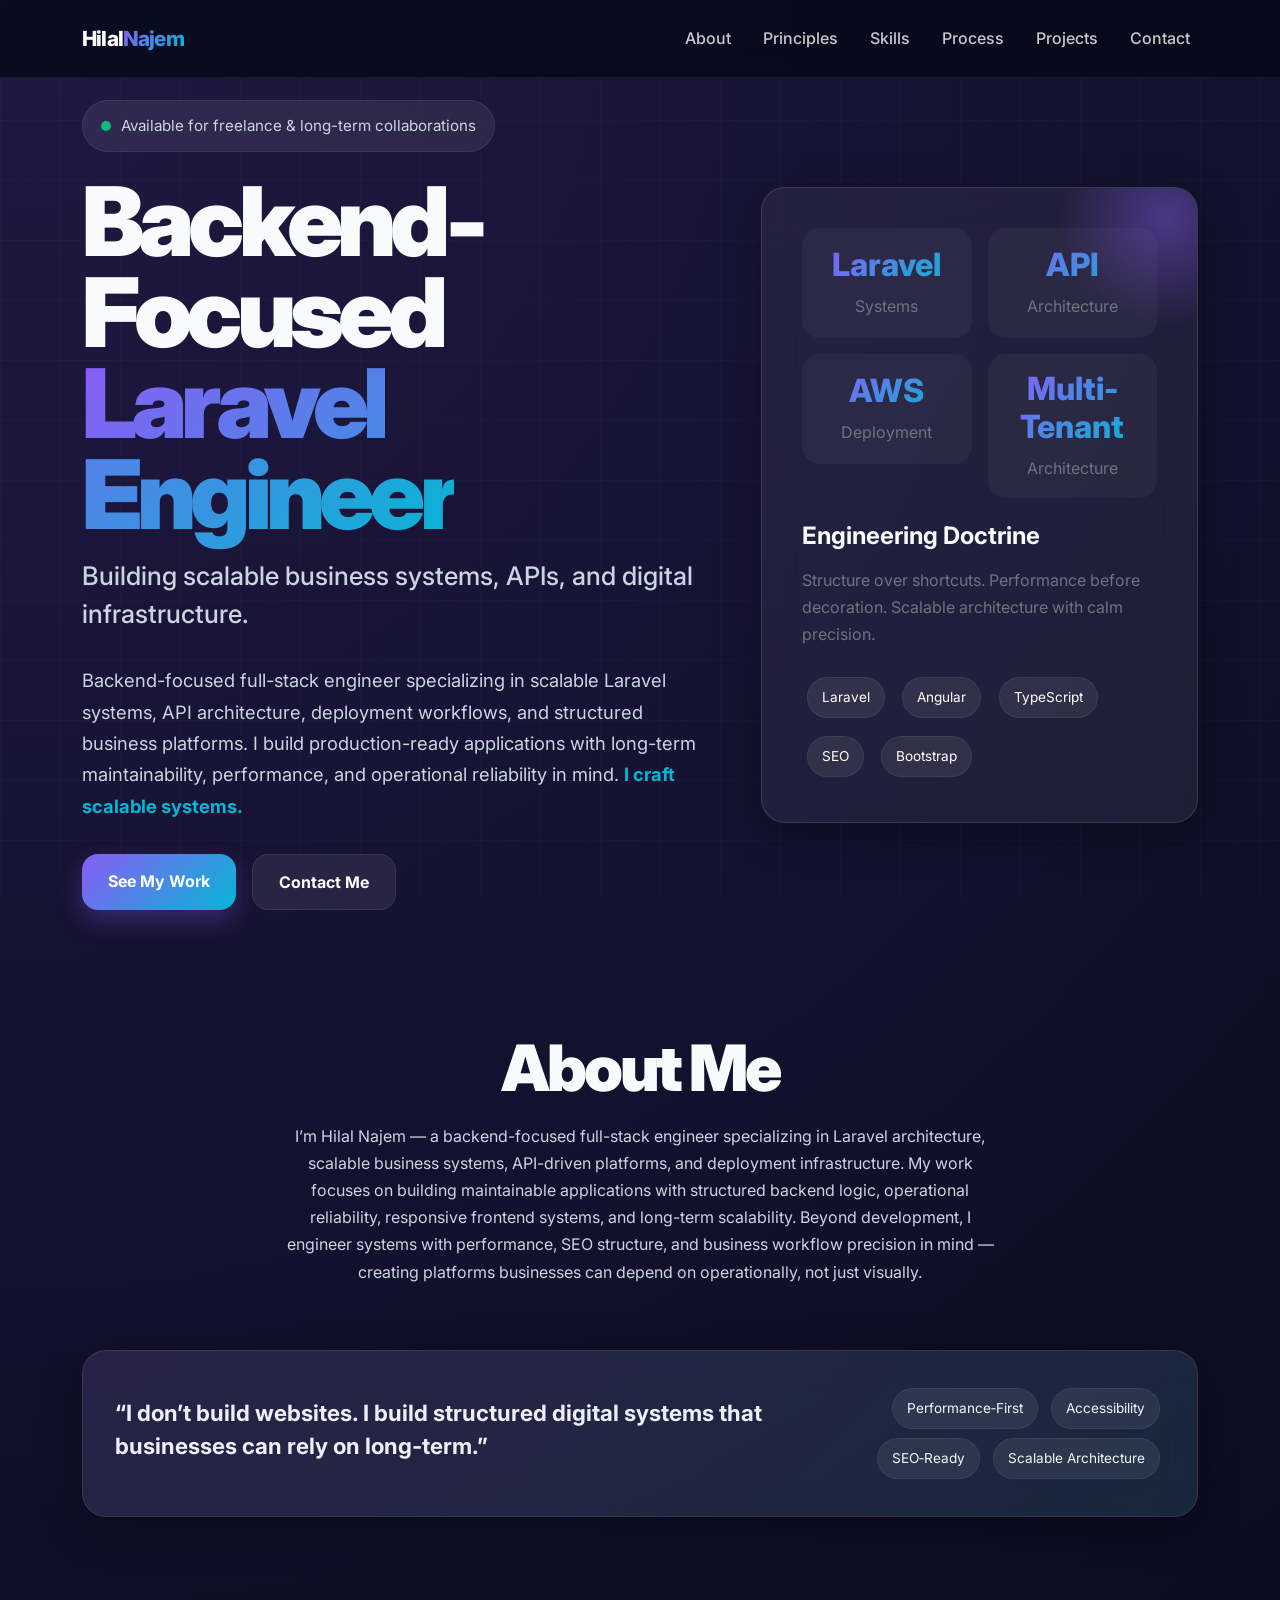
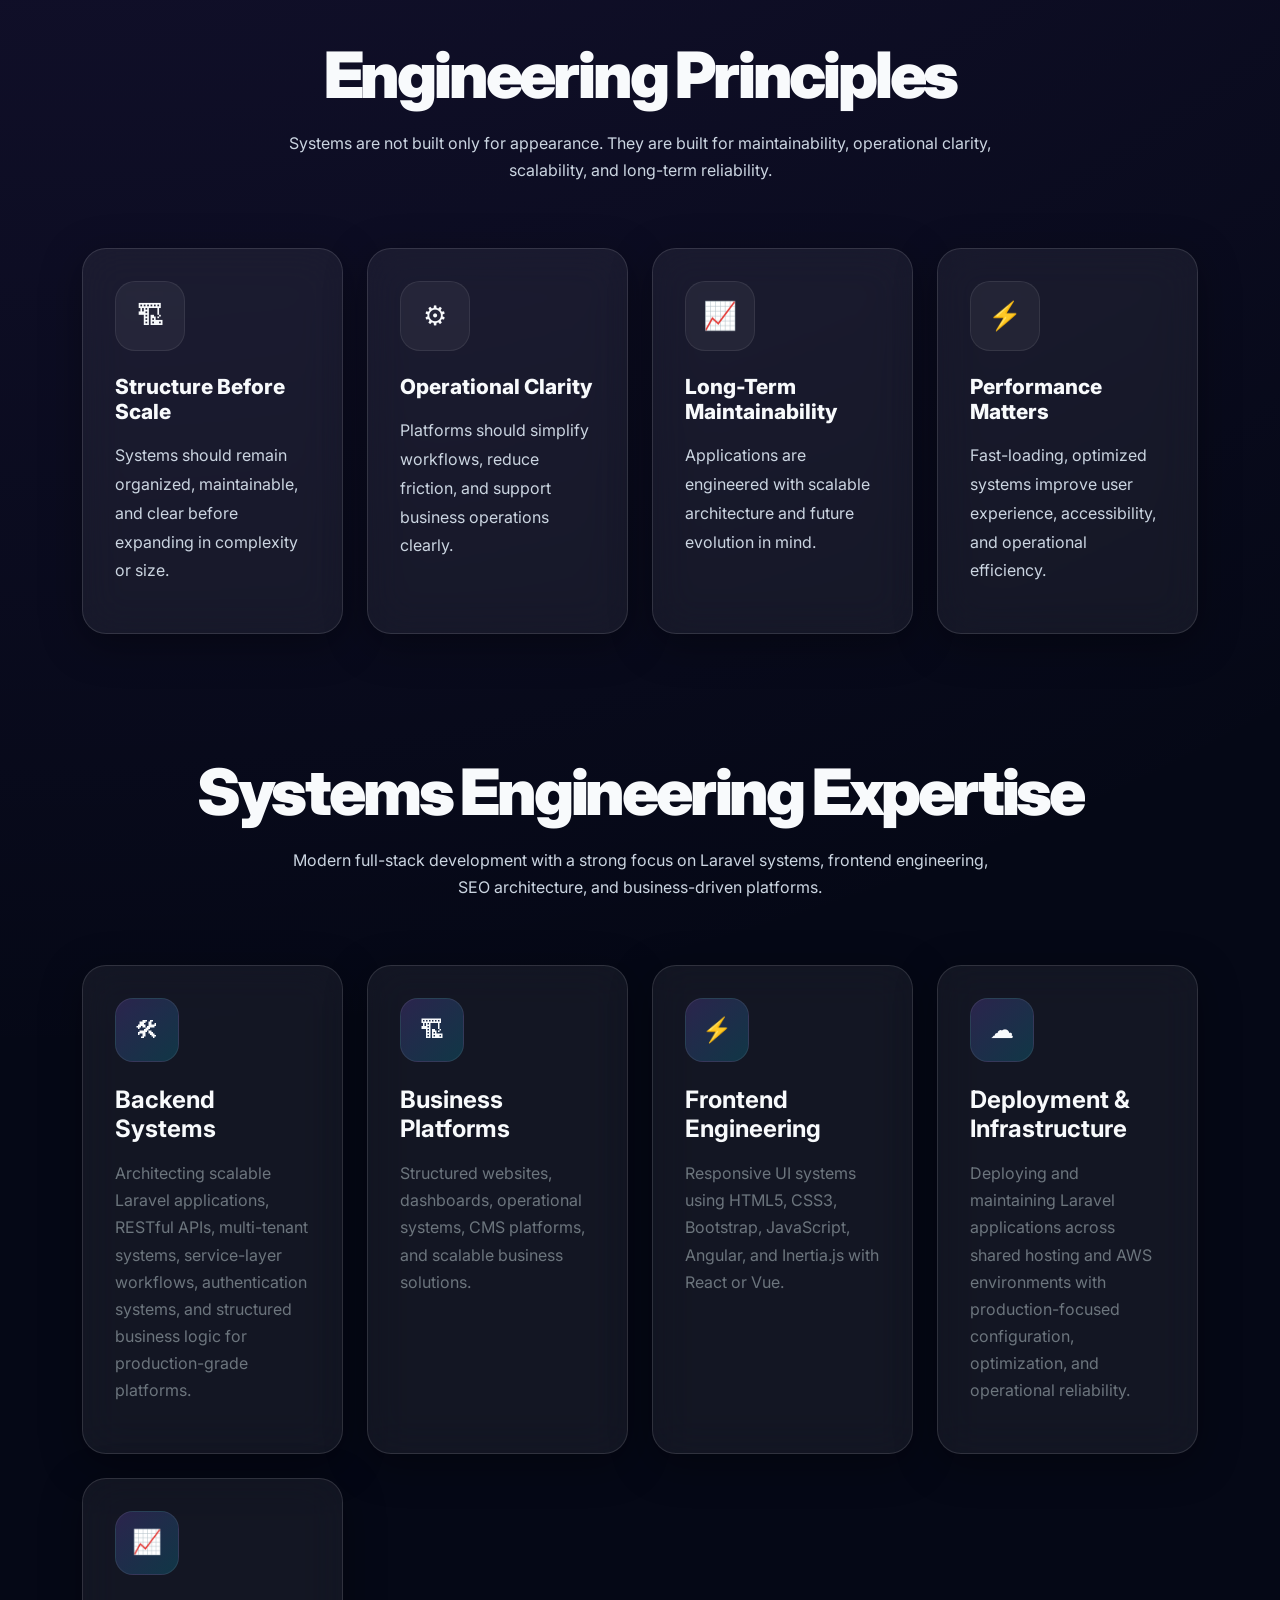
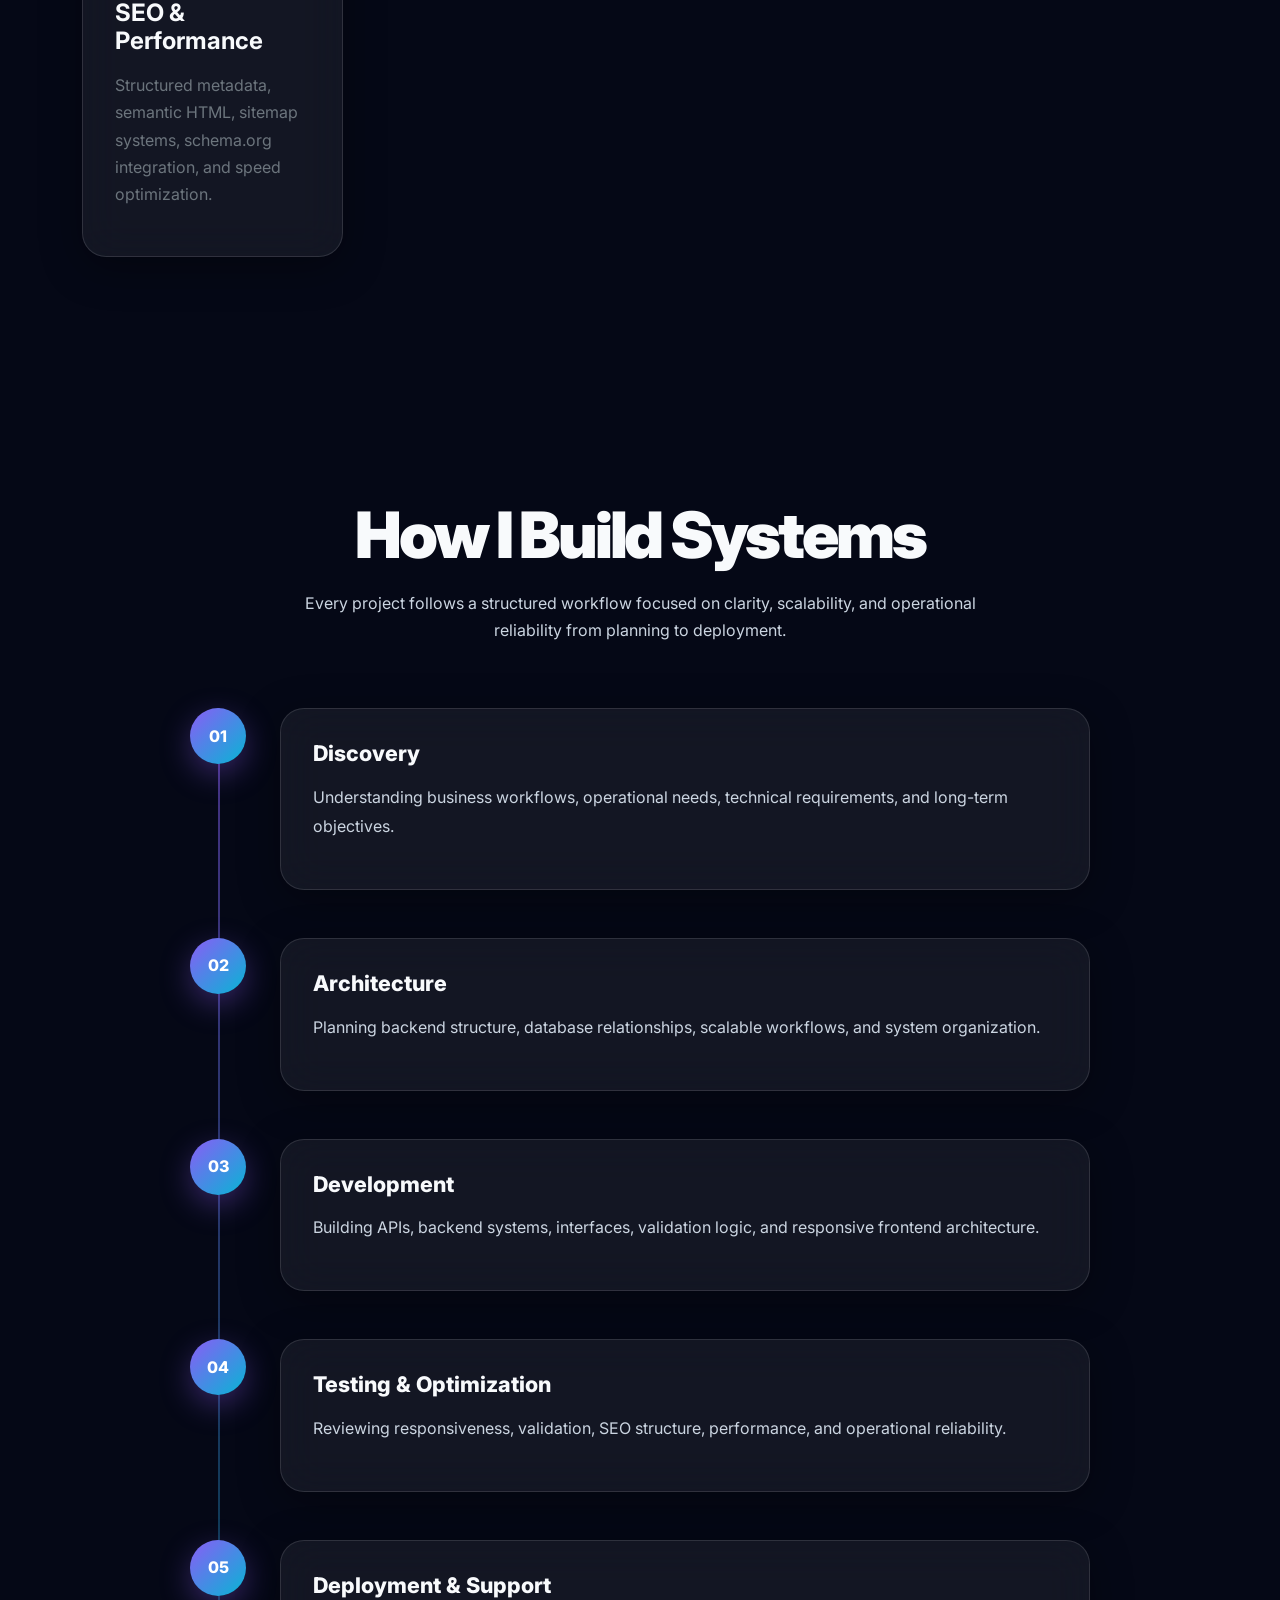
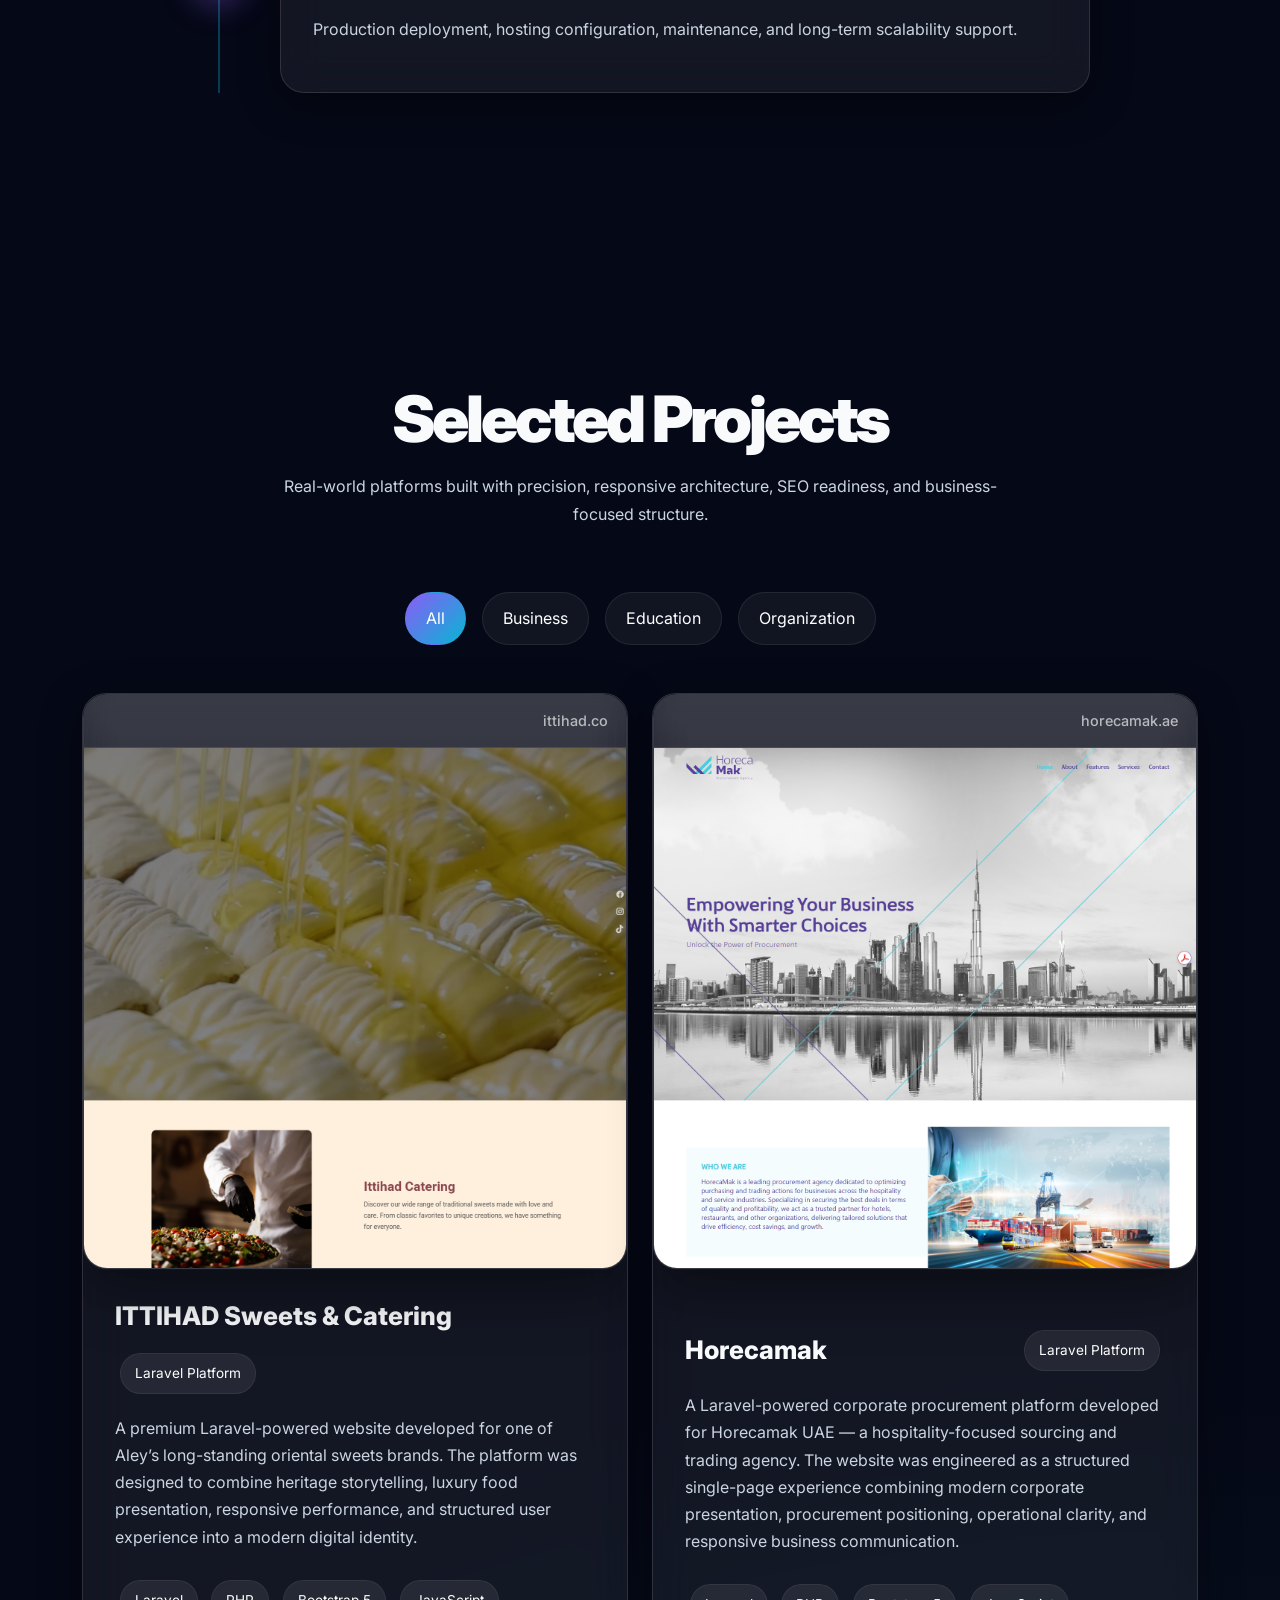
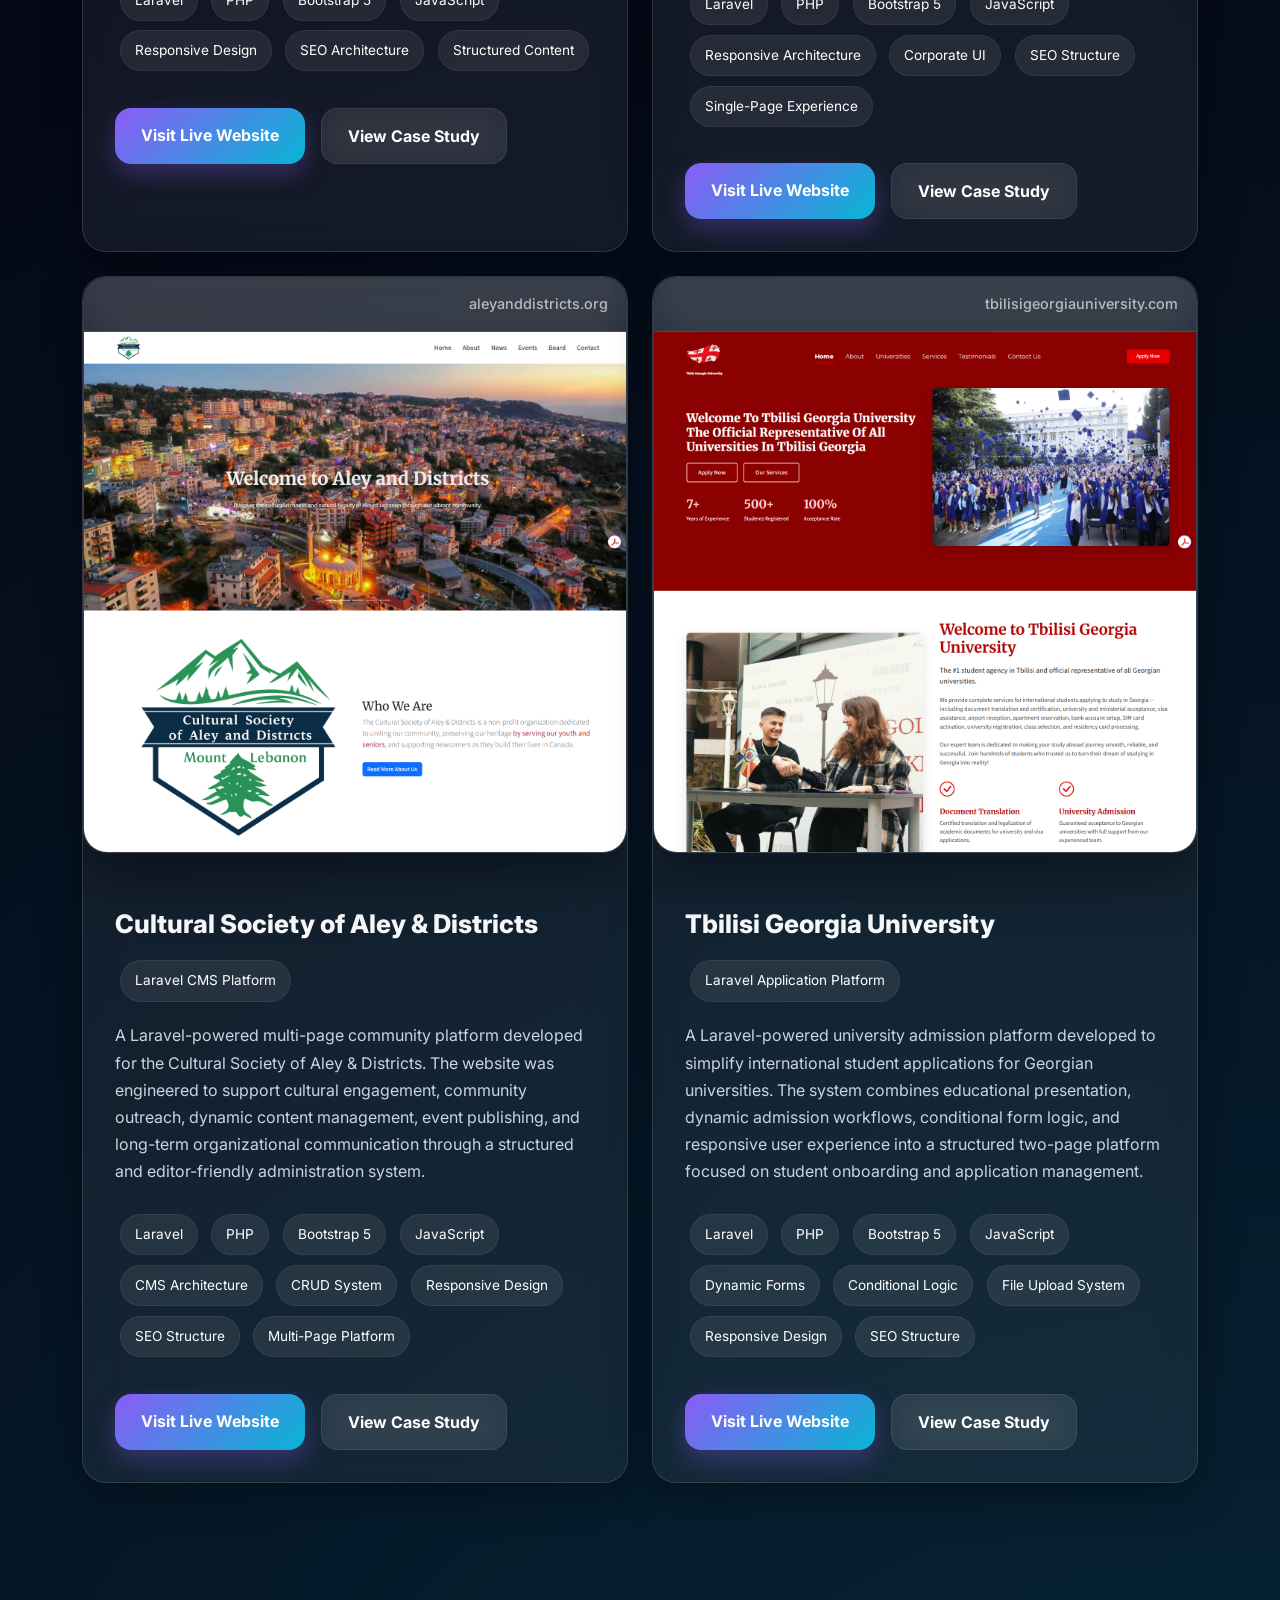
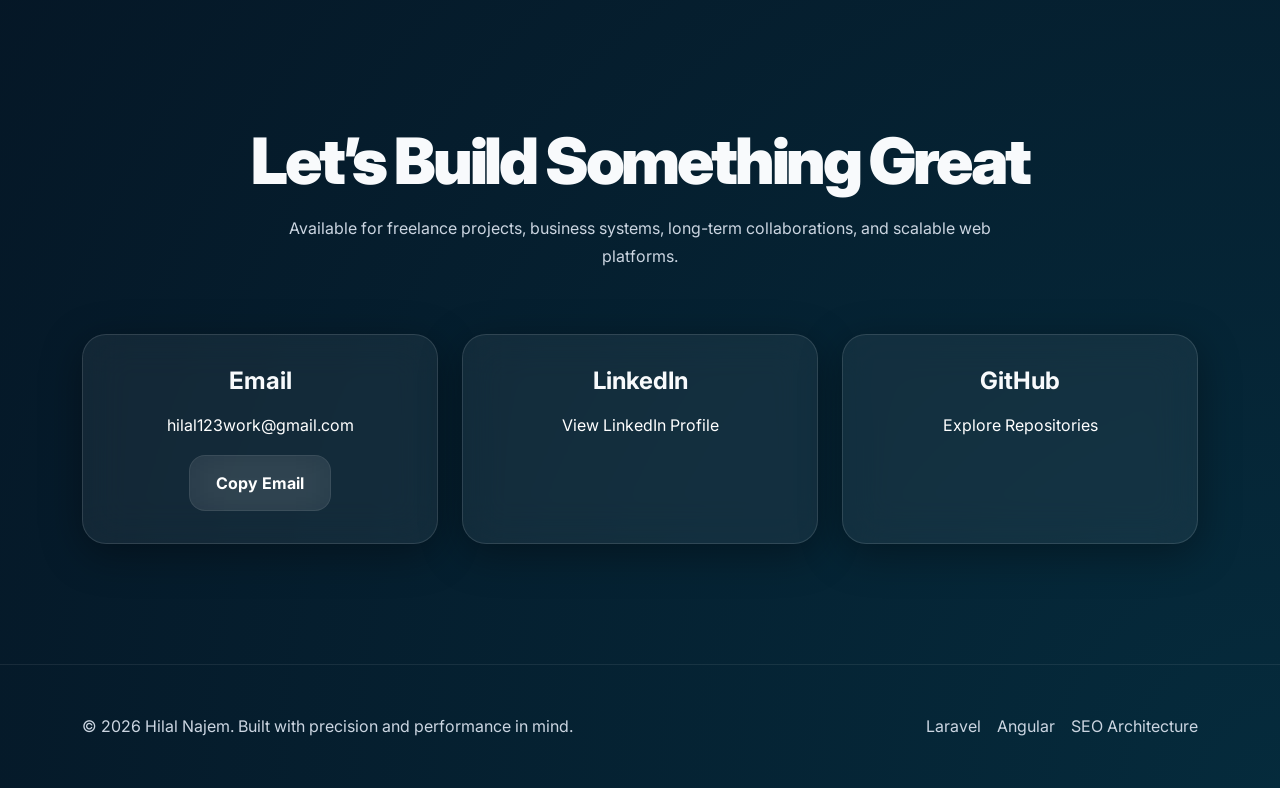
==== commit 62148e1f: "add principles and process" ====
--- a/portfolio.html
+++ b/portfolio.html
@@ -112,7 +112,13 @@
               <a class="nav-link" href="#about">About</a>
             </li>
             <li class="nav-item">
+              <a class="nav-link" href="#principles">Principles</a>
+            </li>
+            <li class="nav-item">
               <a class="nav-link" href="#skills">Skills</a>
+            </li>
+            <li class="nav-item">
+              <a class="nav-link" href="#process">Process</a>
             </li>
             <li class="nav-item">
               <a class="nav-link" href="#projects">Projects</a>
@@ -259,6 +265,79 @@
         </div>
       </section>
 
+      <!-- Engineering Principles -->
+      <section class="section pt-0" id="principles">
+        <div class="container">
+          <div class="text-center mb-5 fade-up">
+            <h2 class="section-title">Engineering Principles</h2>
+
+            <p class="section-subtitle">
+              Systems are not built only for appearance. They are built for
+              maintainability, operational clarity, scalability, and long-term
+              reliability.
+            </p>
+          </div>
+
+          <div class="row g-4">
+            <!-- Principle 1 -->
+            <div class="col-md-6 col-xl-3 fade-up">
+              <article class="glass-card principle-card h-100">
+                <div class="principle-icon">🏗</div>
+
+                <h3 class="principle-title">Structure Before Scale</h3>
+
+                <p class="principle-description">
+                  Systems should remain organized, maintainable, and clear
+                  before expanding in complexity or size.
+                </p>
+              </article>
+            </div>
+
+            <!-- Principle 2 -->
+            <div class="col-md-6 col-xl-3 fade-up">
+              <article class="glass-card principle-card h-100">
+                <div class="principle-icon">⚙</div>
+
+                <h3 class="principle-title">Operational Clarity</h3>
+
+                <p class="principle-description">
+                  Platforms should simplify workflows, reduce friction, and
+                  support business operations clearly.
+                </p>
+              </article>
+            </div>
+
+            <!-- Principle 3 -->
+            <div class="col-md-6 col-xl-3 fade-up">
+              <article class="glass-card principle-card h-100">
+                <div class="principle-icon">📈</div>
+
+                <h3 class="principle-title">Long-Term Maintainability</h3>
+
+                <p class="principle-description">
+                  Applications are engineered with scalable architecture and
+                  future evolution in mind.
+                </p>
+              </article>
+            </div>
+
+            <!-- Principle 4 -->
+            <div class="col-md-6 col-xl-3 fade-up">
+              <article class="glass-card principle-card h-100">
+                <div class="principle-icon">⚡</div>
+
+                <h3 class="principle-title">Performance Matters</h3>
+
+                <p class="principle-description">
+                  Fast-loading, optimized systems improve user experience,
+                  accessibility, and operational efficiency.
+                </p>
+              </article>
+            </div>
+          </div>
+        </div>
+      </section>
+
       <!-- Skills -->
       <section class="section pt-0" id="skills">
         <div class="container">
@@ -330,6 +409,93 @@
                   schema.org integration, and speed optimization.
                 </p>
               </article>
+            </div>
+          </div>
+        </div>
+      </section>
+
+      <!-- Process -->
+      <section class="section" id="process">
+        <div class="container">
+          <div class="text-center mb-5 fade-up">
+            <h2 class="section-title">How I Build Systems</h2>
+
+            <p class="section-subtitle">
+              Every project follows a structured workflow focused on clarity,
+              scalability, and operational reliability from planning to
+              deployment.
+            </p>
+          </div>
+
+          <div class="process-wrapper">
+            <!-- Step 1 -->
+            <div class="process-item fade-up">
+              <div class="process-number">01</div>
+
+              <div class="glass-card process-card">
+                <h3 class="process-title">Discovery</h3>
+
+                <p class="process-description">
+                  Understanding business workflows, operational needs, technical
+                  requirements, and long-term objectives.
+                </p>
+              </div>
+            </div>
+
+            <!-- Step 2 -->
+            <div class="process-item fade-up">
+              <div class="process-number">02</div>
+
+              <div class="glass-card process-card">
+                <h3 class="process-title">Architecture</h3>
+
+                <p class="process-description">
+                  Planning backend structure, database relationships, scalable
+                  workflows, and system organization.
+                </p>
+              </div>
+            </div>
+
+            <!-- Step 3 -->
+            <div class="process-item fade-up">
+              <div class="process-number">03</div>
+
+              <div class="glass-card process-card">
+                <h3 class="process-title">Development</h3>
+
+                <p class="process-description">
+                  Building APIs, backend systems, interfaces, validation logic,
+                  and responsive frontend architecture.
+                </p>
+              </div>
+            </div>
+
+            <!-- Step 4 -->
+            <div class="process-item fade-up">
+              <div class="process-number">04</div>
+
+              <div class="glass-card process-card">
+                <h3 class="process-title">Testing & Optimization</h3>
+
+                <p class="process-description">
+                  Reviewing responsiveness, validation, SEO structure,
+                  performance, and operational reliability.
+                </p>
+              </div>
+            </div>
+
+            <!-- Step 5 -->
+            <div class="process-item fade-up">
+              <div class="process-number">05</div>
+
+              <div class="glass-card process-card">
+                <h3 class="process-title">Deployment & Support</h3>
+
+                <p class="process-description">
+                  Production deployment, hosting configuration, maintenance, and
+                  long-term scalability support.
+                </p>
+              </div>
             </div>
           </div>
         </div>
@@ -900,5 +1066,3 @@
     <script src="./assets/scripts/main.js"></script>
   </body>
 </html>
-
-
--- a/assets/css/styles.css
+++ b/assets/css/styles.css
@@ -236,11 +236,7 @@
   position: absolute;
   width: 220px;
   height: 220px;
-  background: radial-gradient(
-    circle,
-    rgba(139, 92, 246, 0.4),
-    transparent 70%
-  );
+  background: radial-gradient(circle, rgba(139, 92, 246, 0.4), transparent 70%);
   top: -80px;
   right: -80px;
 }
@@ -846,3 +842,159 @@
     font-size: 2.2rem;
   }
 }
+
+/* =========================================================
+   ENGINEERING PRINCIPLES
+========================================================= */
+
+.principle-card {
+  padding: 2rem;
+  transition: var(--transition);
+  position: relative;
+  overflow: hidden;
+}
+
+.principle-card:hover {
+  transform: translateY(-10px);
+  border-color: rgba(139, 92, 246, 0.4);
+}
+
+.principle-card::before {
+  content: "";
+  position: absolute;
+  inset: 0;
+  background: linear-gradient(
+    135deg,
+    rgba(139, 92, 246, 0.08),
+    rgba(6, 182, 212, 0.05)
+  );
+  opacity: 0;
+  transition: var(--transition);
+}
+
+.principle-card:hover::before {
+  opacity: 1;
+}
+
+.principle-icon {
+  width: 70px;
+  height: 70px;
+  border-radius: 20px;
+  display: flex;
+  align-items: center;
+  justify-content: center;
+  font-size: 1.7rem;
+  margin-bottom: 1.5rem;
+  background: rgba(255, 255, 255, 0.05);
+  border: 1px solid rgba(255, 255, 255, 0.08);
+  position: relative;
+  z-index: 2;
+}
+
+.principle-title {
+  font-size: 1.3rem;
+  font-weight: 800;
+  margin-bottom: 1rem;
+  position: relative;
+  z-index: 2;
+}
+
+.principle-description {
+  color: var(--text-secondary);
+  line-height: 1.8;
+  position: relative;
+  z-index: 2;
+}
+
+/* =========================================================
+   PROCESS SECTION
+========================================================= */
+
+.process-wrapper {
+  position: relative;
+  max-width: 900px;
+  margin: 0 auto;
+}
+
+.process-wrapper::before {
+  content: "";
+  position: absolute;
+  left: 28px;
+  top: 0;
+  width: 2px;
+  height: 100%;
+  background: linear-gradient(
+    to bottom,
+    rgba(139, 92, 246, 0.5),
+    rgba(6, 182, 212, 0.3)
+  );
+}
+
+.process-item {
+  position: relative;
+  padding-left: 90px;
+  margin-bottom: 3rem;
+}
+
+.process-number {
+  position: absolute;
+  left: 0;
+  top: 0;
+  width: 56px;
+  height: 56px;
+  border-radius: 50%;
+  background: linear-gradient(135deg, var(--accent), var(--accent-2));
+  display: flex;
+  align-items: center;
+  justify-content: center;
+  font-weight: 800;
+  color: white;
+  box-shadow: 0 10px 30px rgba(139, 92, 246, 0.35);
+  z-index: 2;
+}
+
+.process-card {
+  padding: 2rem;
+  transition: var(--transition);
+}
+
+.process-card:hover {
+  transform: translateY(-5px);
+  border-color: rgba(139, 92, 246, 0.4);
+}
+
+.process-title {
+  font-size: 1.35rem;
+  font-weight: 800;
+  margin-bottom: 1rem;
+}
+
+.process-description {
+  color: var(--text-secondary);
+  line-height: 1.8;
+}
+
+/* =========================================================
+   RESPONSIVE
+========================================================= */
+
+@media (max-width: 768px) {
+  .process-wrapper::before {
+    left: 20px;
+  }
+
+  .process-item {
+    padding-left: 70px;
+  }
+
+  .process-number {
+    width: 42px;
+    height: 42px;
+    font-size: 0.9rem;
+  }
+
+  .principle-card,
+  .process-card {
+    padding: 1.5rem;
+  }
+}
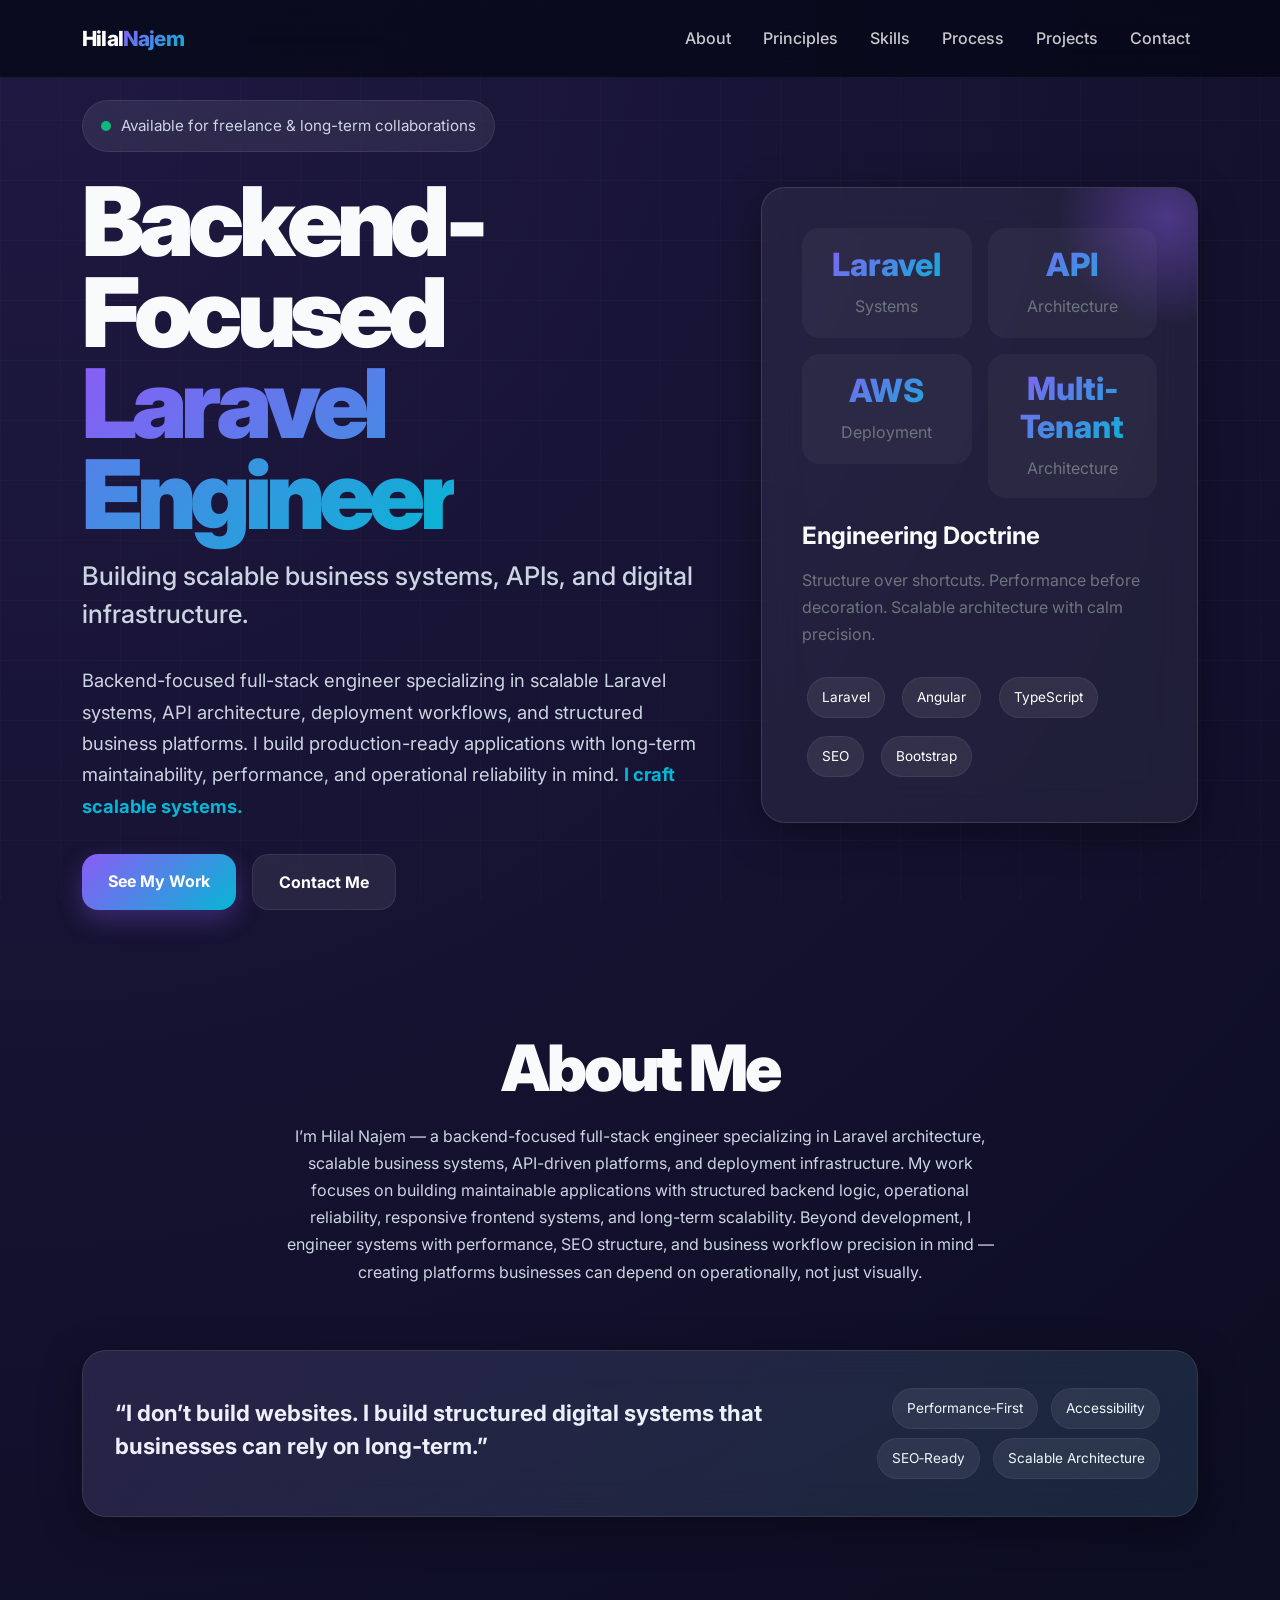
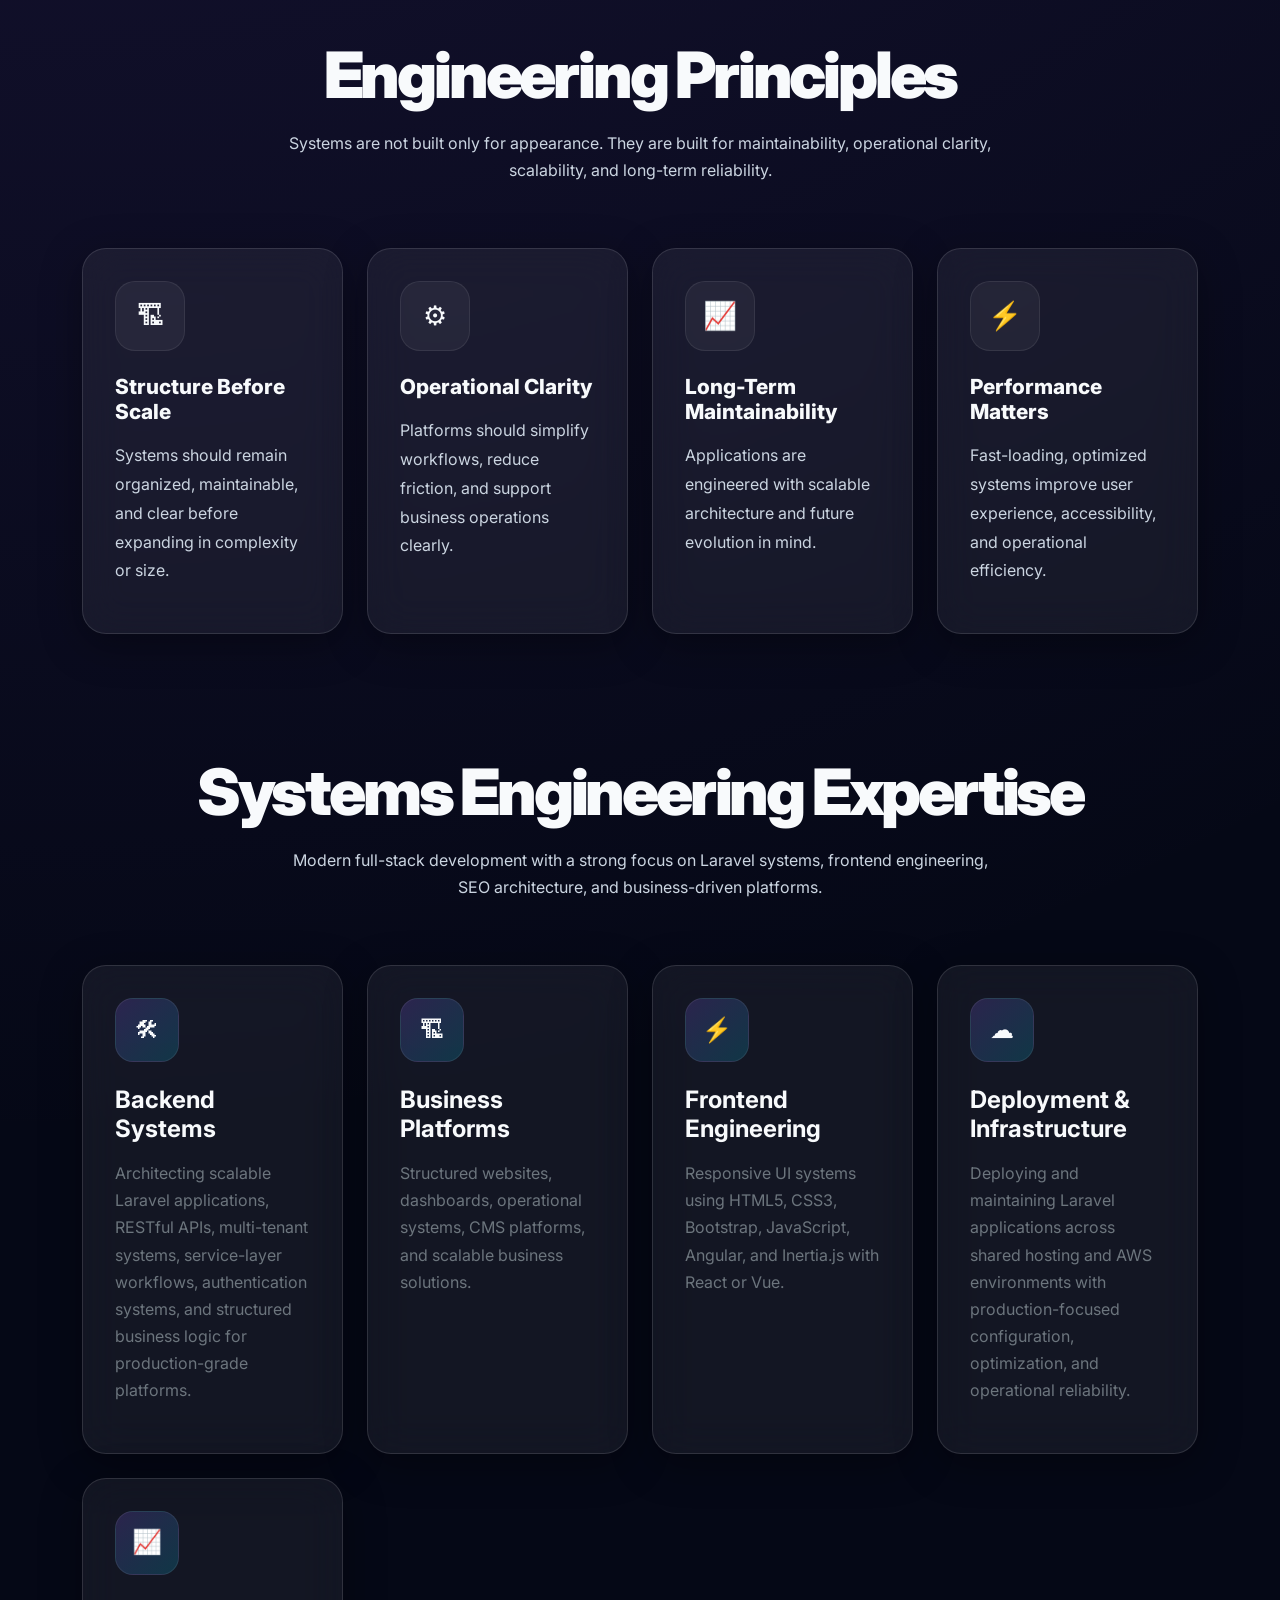
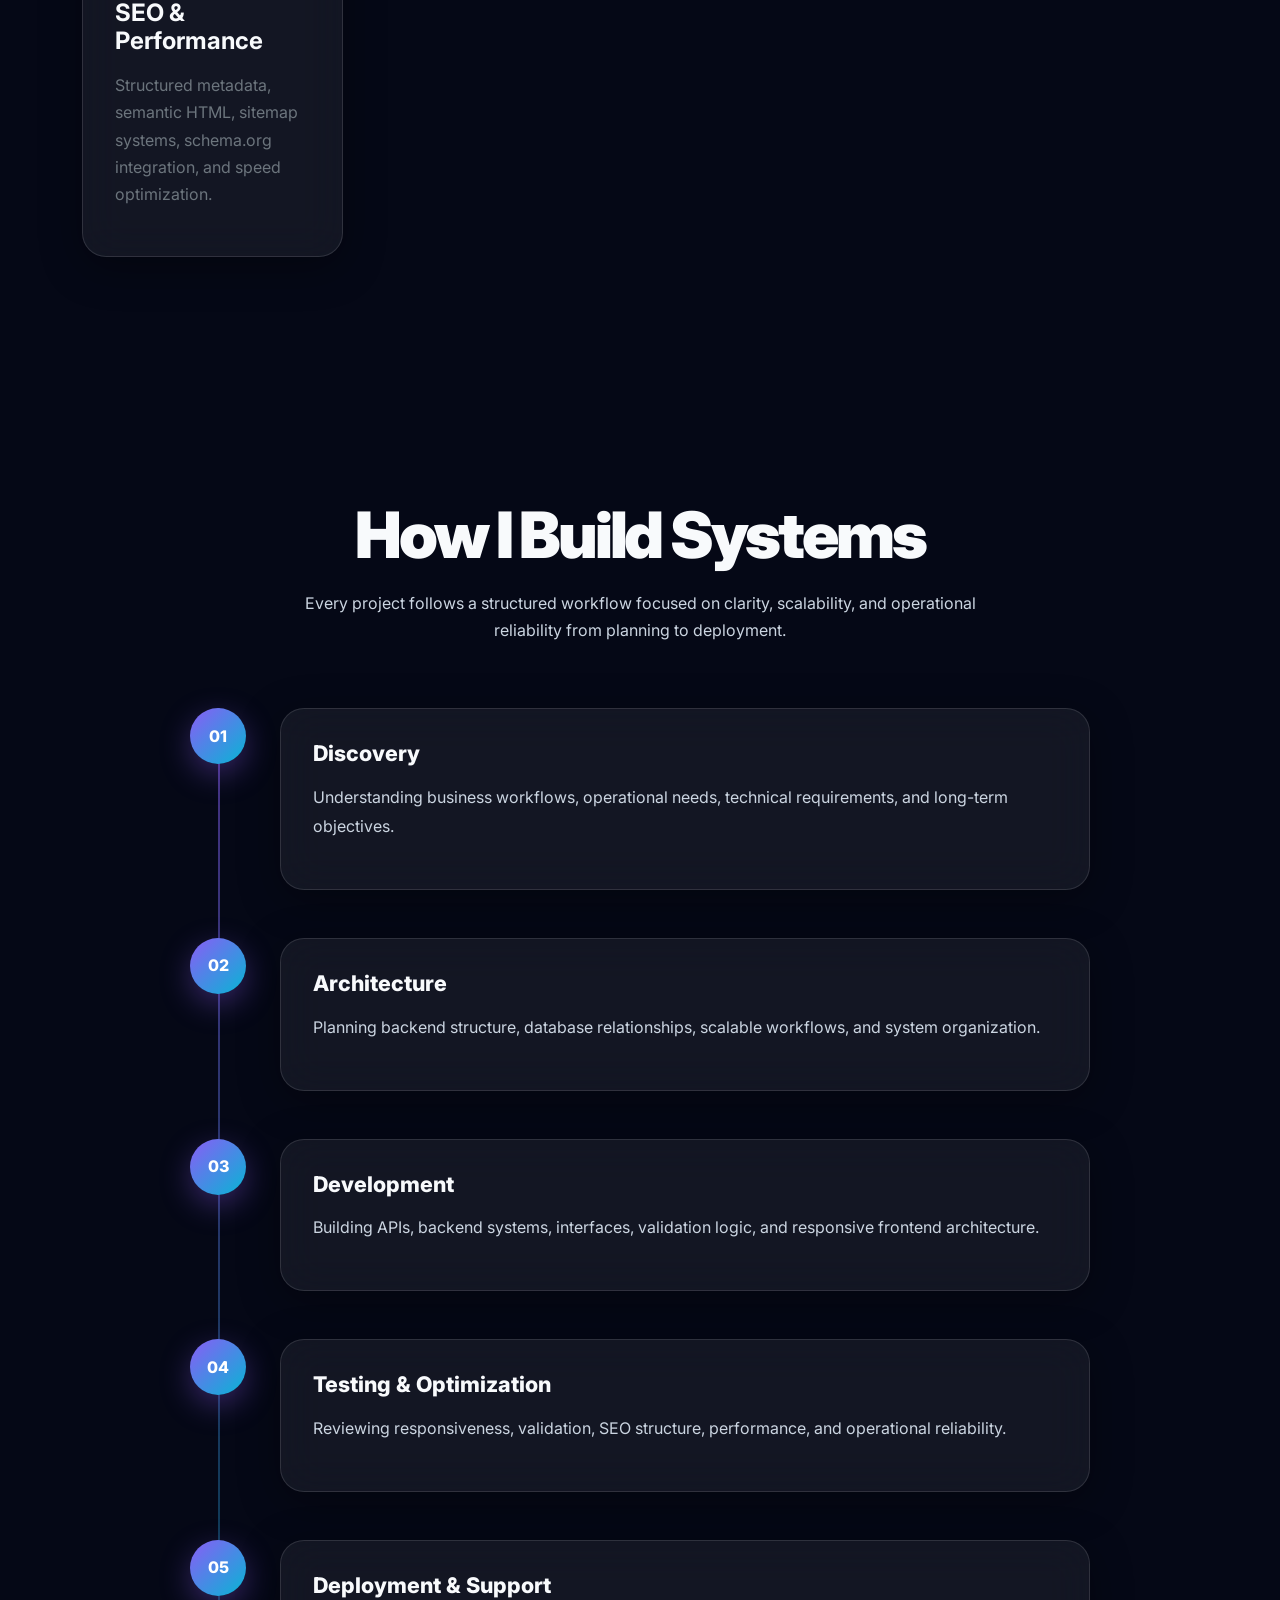
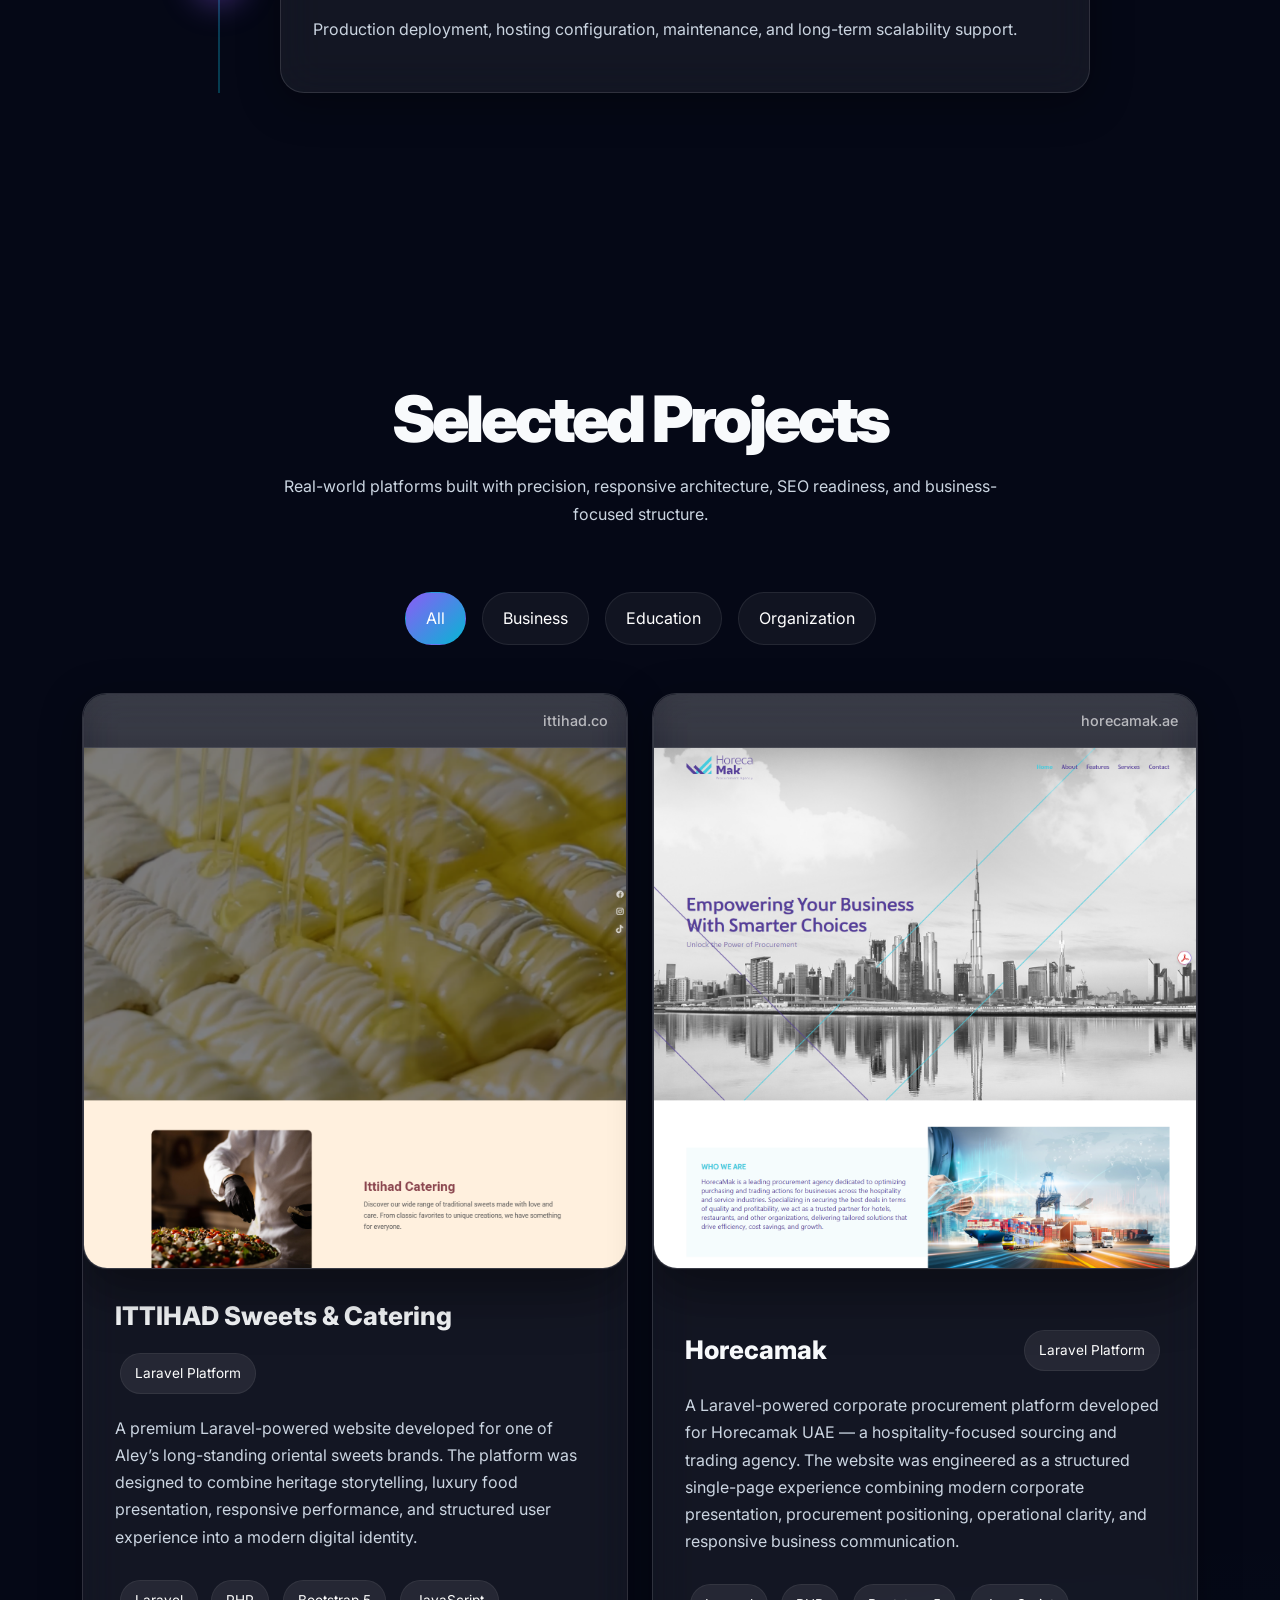
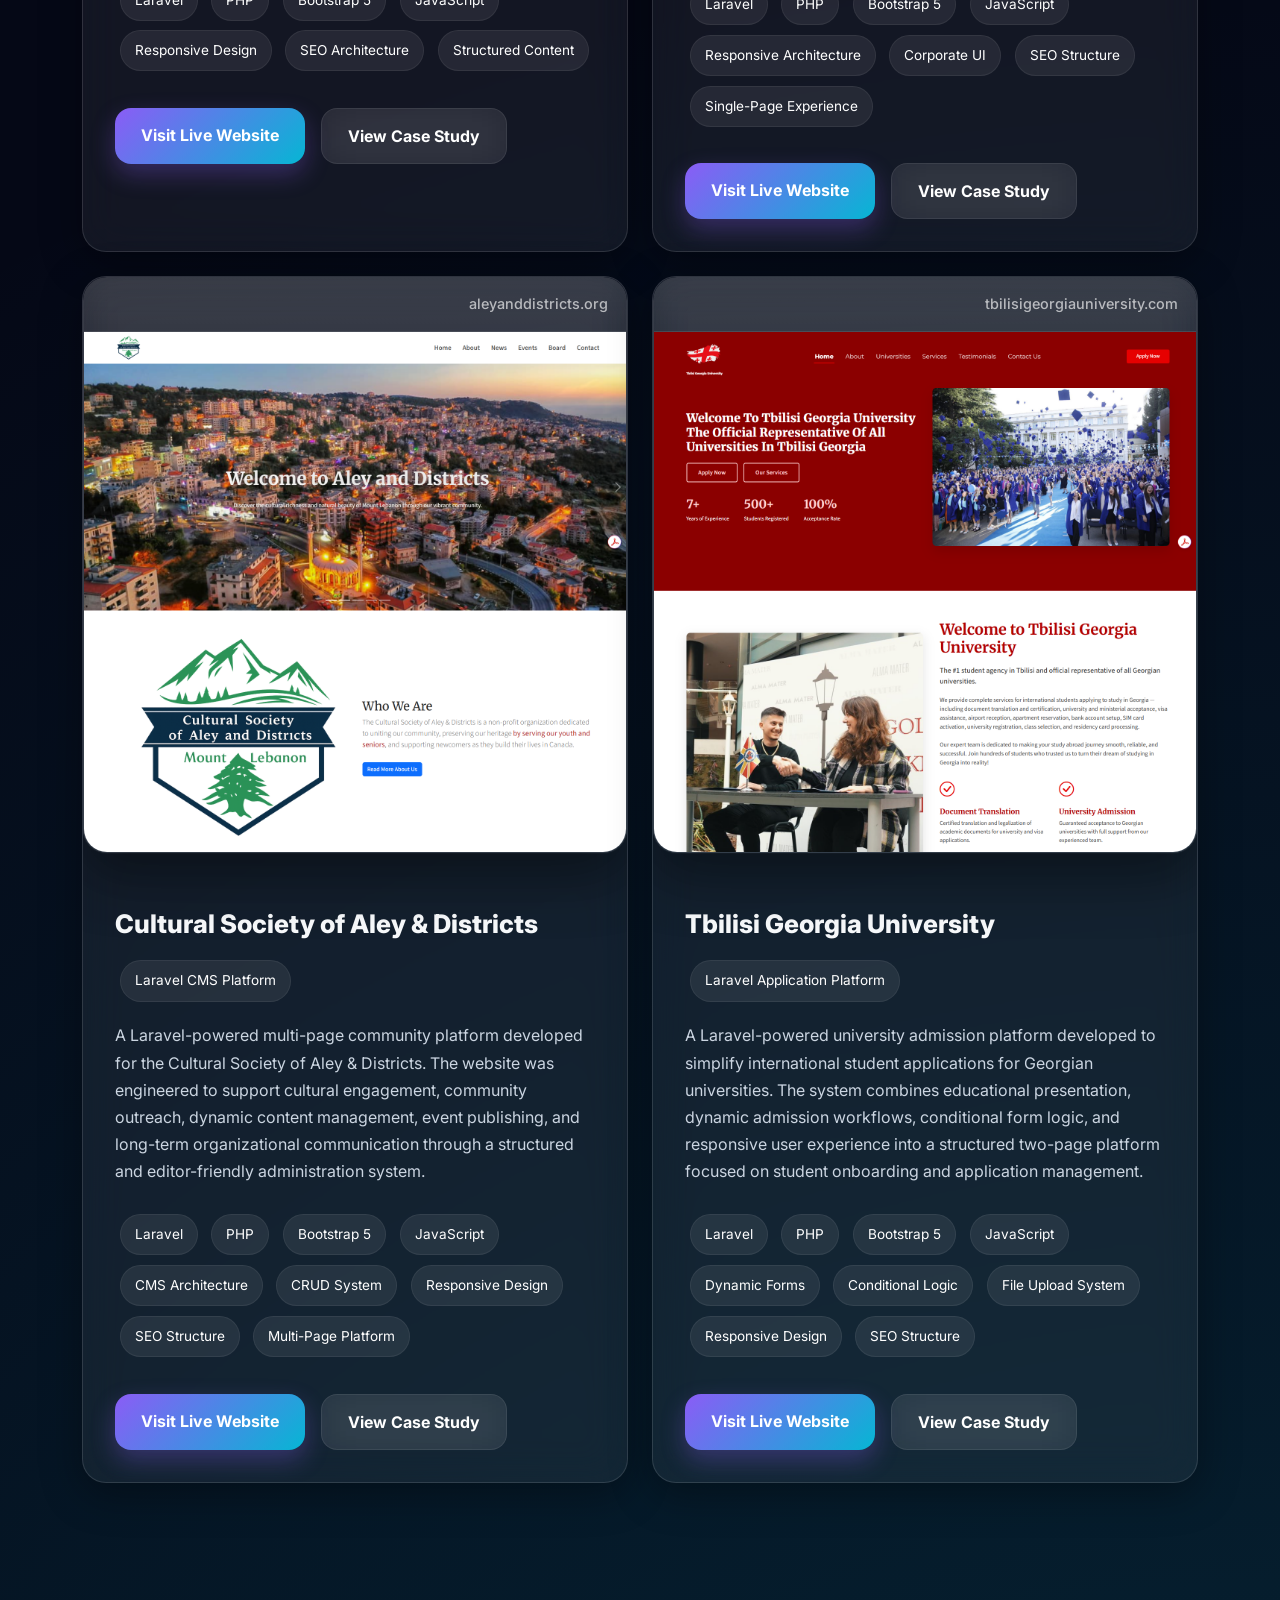
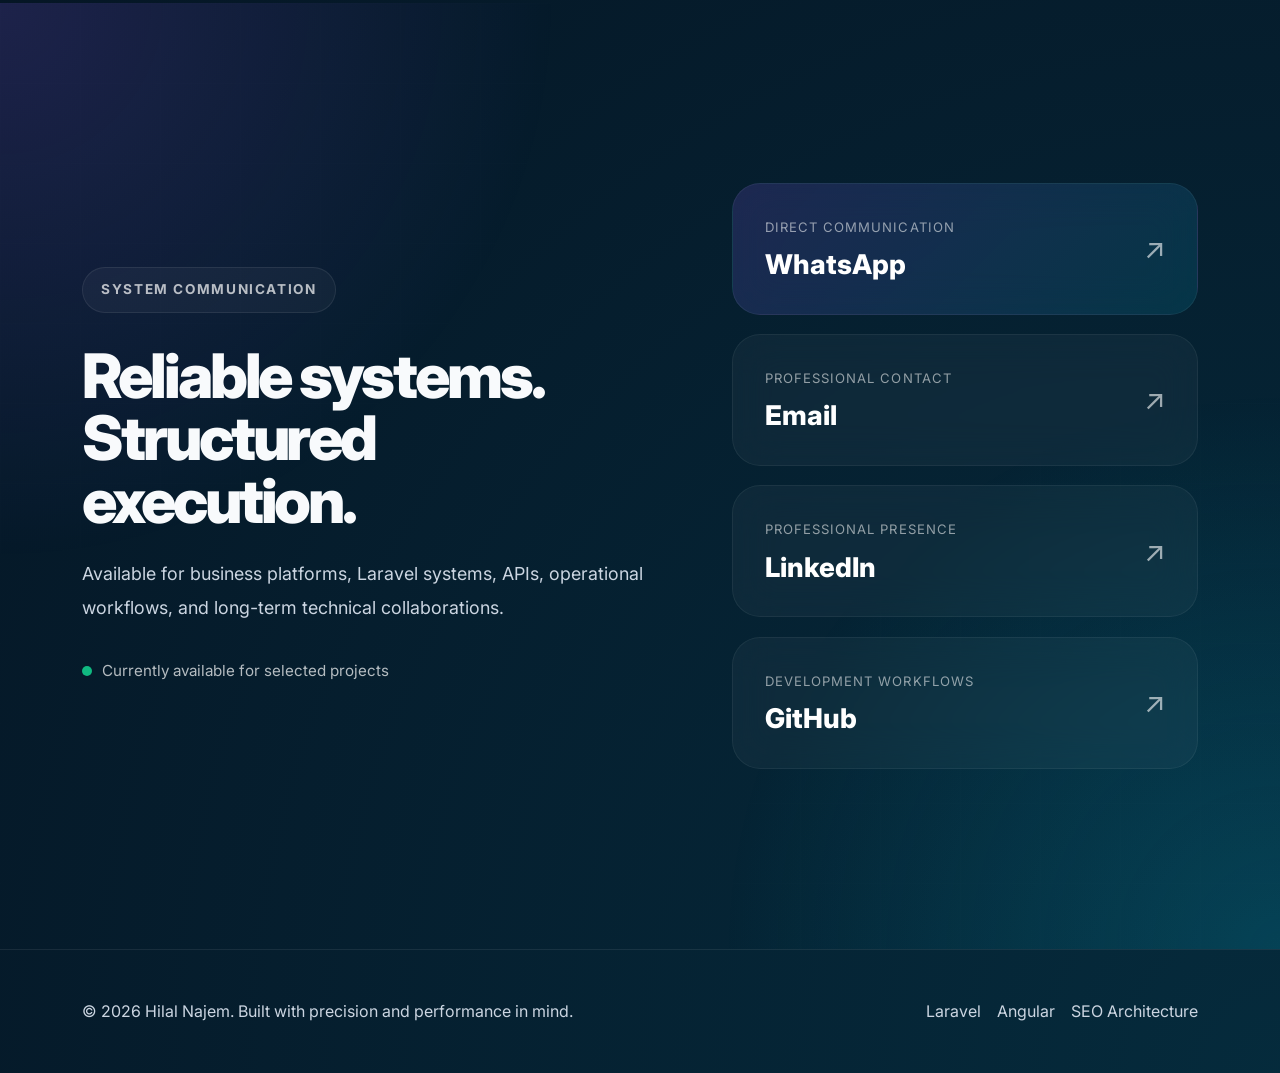
==== commit e420d55e: "update contact section" ====
--- a/portfolio.html
+++ b/portfolio.html
@@ -855,62 +855,94 @@
       </section>
 
       <!-- Contact -->
-      <section class="section" id="contact">
-        <div class="container">
-          <div class="text-center mb-5 fade-up">
-            <h2 class="section-title">Let’s Build Something Great</h2>
-            <p class="section-subtitle">
-              Available for freelance projects, business systems, long-term
-              collaborations, and scalable web platforms.
-            </p>
-          </div>
-
-          <div class="row g-4 justify-content-center">
-            <div class="col-md-6 col-xl-4 fade-up">
-              <div class="glass-card contact-card text-center">
-                <h3 class="h4 fw-bold mb-3">Email</h3>
-
-                <a href="mailto:hilal123work@gmail.com" class="contact-link">
-                  hilal123work@gmail.com
-                </a>
-                <br />
-                <button
-                  class="btn btn-secondary-custom copy-btn"
-                  data-copy="hilal123work@gmail.com"
-                >
-                  Copy Email
-                </button>
-              </div>
-            </div>
-
-            <div class="col-md-6 col-xl-4 fade-up">
-              <div class="glass-card contact-card text-center">
-                <h3 class="h4 fw-bold mb-3">LinkedIn</h3>
-
-                <a
-                  href="https://www.linkedin.com/in/hilal-najem-aa4b34b5/"
-                  target="_blank"
-                  rel="noopener noreferrer"
-                  class="contact-link"
-                >
-                  View LinkedIn Profile
-                </a>
-              </div>
-            </div>
-
-            <div class="col-md-6 col-xl-4 fade-up">
-              <div class="glass-card contact-card text-center">
-                <h3 class="h4 fw-bold mb-3">GitHub</h3>
-
-                <a
-                  href="https://github.com/hilal-najem3"
-                  target="_blank"
-                  rel="noopener noreferrer"
-                  class="contact-link"
-                >
-                  Explore Repositories
-                </a>
-              </div>
+      <section class="contact-experience" id="contact">
+        <div class="contact-noise"></div>
+
+        <div class="container position-relative">
+          <div class="contact-wrapper fade-up">
+            <!-- LEFT -->
+            <div class="contact-left">
+              <div class="contact-label">SYSTEM COMMUNICATION</div>
+
+              <h2 class="contact-headline">
+                Reliable systems. Structured execution.
+              </h2>
+
+              <p class="contact-text">
+                Available for business platforms, Laravel systems, APIs,
+                operational workflows, and long-term technical collaborations.
+              </p>
+
+              <div class="contact-availability">
+                <span class="pulse-dot"></span>
+                Currently available for selected projects
+              </div>
+            </div>
+
+            <!-- RIGHT -->
+            <div class="contact-panel">
+              <!-- WhatsApp -->
+              <a
+                href="https://wa.me/96170734797"
+                target="_blank"
+                rel="noopener noreferrer"
+                class="contact-action primary"
+              >
+                <div>
+                  <span class="contact-action-label">Direct Communication</span>
+
+                  <h3>WhatsApp</h3>
+                </div>
+
+                <span class="contact-arrow">↗</span>
+              </a>
+
+              <!-- Email -->
+              <a href="mailto:hilal123work@gmail.com" class="contact-action">
+                <div>
+                  <span class="contact-action-label">Professional Contact</span>
+
+                  <h3>Email</h3>
+                </div>
+
+                <span class="contact-arrow">↗</span>
+              </a>
+
+              <!-- LinkedIn -->
+              <a
+                href="https://www.linkedin.com/in/hilal-najem-aa4b34b5/"
+                target="_blank"
+                rel="noopener noreferrer"
+                class="contact-action"
+              >
+                <div>
+                  <span class="contact-action-label"
+                    >Professional Presence</span
+                  >
+
+                  <h3>LinkedIn</h3>
+                </div>
+
+                <span class="contact-arrow">↗</span>
+              </a>
+
+              <!-- GitHub -->
+              <a
+                href="https://github.com/hilal-najem3"
+                target="_blank"
+                rel="noopener noreferrer"
+                class="contact-action"
+              >
+                <div>
+                  <span class="contact-action-label"
+                    >Development Workflows</span
+                  >
+
+                  <h3>GitHub</h3>
+                </div>
+
+                <span class="contact-arrow">↗</span>
+              </a>
             </div>
           </div>
         </div>
--- a/assets/css/styles.css
+++ b/assets/css/styles.css
@@ -431,6 +431,422 @@
 
 .contact-link:hover {
   color: var(--accent-2);
+}
+
+/* =========================================================
+   PREMIUM CONTACT SECTION
+========================================================= */
+
+.contact-main-card {
+  padding: 3rem;
+  position: relative;
+  overflow: hidden;
+}
+
+.contact-main-card::before {
+  content: "";
+  position: absolute;
+  width: 320px;
+  height: 320px;
+  background: radial-gradient(
+    circle,
+    rgba(139, 92, 246, 0.22),
+    transparent 70%
+  );
+  top: -120px;
+  right: -120px;
+}
+
+.contact-badge {
+  display: inline-flex;
+  align-items: center;
+  gap: 10px;
+  padding: 12px 18px;
+  border-radius: 999px;
+  background: rgba(255, 255, 255, 0.06);
+  border: 1px solid rgba(255, 255, 255, 0.08);
+  margin-bottom: 2rem;
+  color: var(--text-secondary);
+  position: relative;
+  z-index: 2;
+}
+
+.contact-main-title {
+  font-size: clamp(2.2rem, 5vw, 4rem);
+  font-weight: 900;
+  line-height: 1.05;
+  letter-spacing: -0.05em;
+  margin-bottom: 1.5rem;
+  position: relative;
+  z-index: 2;
+}
+
+.contact-main-description {
+  color: var(--text-secondary);
+  font-size: 1.08rem;
+  line-height: 1.9;
+  max-width: 700px;
+  margin-bottom: 2rem;
+  position: relative;
+  z-index: 2;
+}
+
+.contact-tags {
+  margin-bottom: 2rem;
+  position: relative;
+  z-index: 2;
+}
+
+.contact-main-buttons {
+  display: flex;
+  flex-wrap: wrap;
+  gap: 1rem;
+  margin-bottom: 2rem;
+  position: relative;
+  z-index: 2;
+}
+
+.contact-footer-note {
+  color: rgba(255, 255, 255, 0.58);
+  font-size: 0.95rem;
+  letter-spacing: 0.02em;
+  position: relative;
+  z-index: 2;
+}
+
+/* RIGHT SIDE */
+
+.contact-side-card {
+  padding: 2rem;
+  display: flex;
+  align-items: flex-start;
+  gap: 1.5rem;
+  transition: var(--transition);
+  height: 100%;
+}
+
+.contact-side-card:hover {
+  transform: translateY(-6px);
+  border-color: rgba(139, 92, 246, 0.35);
+}
+
+.contact-side-icon {
+  width: 60px;
+  height: 60px;
+  border-radius: 18px;
+  display: flex;
+  align-items: center;
+  justify-content: center;
+  font-weight: 800;
+  font-size: 1.2rem;
+  flex-shrink: 0;
+
+  background: linear-gradient(
+    135deg,
+    rgba(139, 92, 246, 0.2),
+    rgba(6, 182, 212, 0.18)
+  );
+
+  border: 1px solid rgba(255, 255, 255, 0.08);
+}
+
+.contact-side-title {
+  font-size: 1.2rem;
+  font-weight: 800;
+  margin-bottom: 0.75rem;
+}
+
+.contact-side-text {
+  color: var(--text-secondary);
+  line-height: 1.8;
+  margin-bottom: 1rem;
+}
+
+.contact-side-link {
+  color: white;
+  text-decoration: none;
+  font-weight: 700;
+  transition: var(--transition);
+}
+
+.contact-side-link:hover {
+  color: var(--accent-2);
+}
+
+/* =========================================================
+   RESPONSIVE
+========================================================= */
+
+@media (max-width: 768px) {
+  .contact-main-card,
+  .contact-side-card {
+    padding: 1.5rem;
+  }
+
+  .contact-main-title {
+    font-size: 2.2rem;
+  }
+
+  .contact-side-card {
+    flex-direction: column;
+  }
+}
+
+/* =========================================================
+   CINEMATIC CONTACT EXPERIENCE
+========================================================= */
+
+.contact-experience {
+  position: relative;
+  padding: 180px 0;
+  overflow: hidden;
+}
+
+.contact-experience::before {
+  content: "";
+  position: absolute;
+  inset: 0;
+
+  background:
+    radial-gradient(
+      circle at top left,
+      rgba(139, 92, 246, 0.18),
+      transparent 35%
+    ),
+    radial-gradient(
+      circle at bottom right,
+      rgba(6, 182, 212, 0.18),
+      transparent 35%
+    );
+
+  pointer-events: none;
+}
+
+.contact-noise {
+  position: absolute;
+  inset: 0;
+
+  opacity: 0.04;
+
+  background-image:
+    linear-gradient(rgba(255, 255, 255, 0.12) 1px, transparent 1px),
+    linear-gradient(90deg, rgba(255, 255, 255, 0.12) 1px, transparent 1px);
+
+  background-size: 80px 80px;
+}
+
+.contact-wrapper {
+  position: relative;
+  z-index: 2;
+
+  display: grid;
+  grid-template-columns: 1.1fr 0.9fr;
+  gap: 5rem;
+  align-items: center;
+}
+
+.contact-label {
+  display: inline-block;
+
+  margin-bottom: 2rem;
+
+  padding: 10px 18px;
+
+  border-radius: 999px;
+
+  border: 1px solid rgba(255, 255, 255, 0.08);
+
+  background: rgba(255, 255, 255, 0.04);
+
+  color: rgba(255, 255, 255, 0.7);
+
+  font-size: 0.85rem;
+  letter-spacing: 0.12em;
+  font-weight: 700;
+}
+
+.contact-headline {
+  font-size: clamp(2.4rem, 4.8vw, 4.2rem);
+
+  font-weight: 850;
+
+  line-height: 1.02;
+
+  letter-spacing: -0.05em;
+
+  margin-bottom: 1.5rem;
+
+  max-width: 720px;
+}
+
+.contact-text {
+  color: var(--text-secondary);
+
+  font-size: 1.12rem;
+
+  line-height: 1.9;
+
+  max-width: 650px;
+
+  margin-bottom: 2rem;
+}
+
+.contact-availability {
+  display: inline-flex;
+  align-items: center;
+  gap: 10px;
+
+  color: rgba(255, 255, 255, 0.7);
+
+  font-size: 0.95rem;
+}
+
+/* RIGHT PANEL */
+
+.contact-panel {
+  display: flex;
+  flex-direction: column;
+  gap: 1.2rem;
+}
+
+.contact-action {
+  position: relative;
+
+  display: flex;
+  align-items: center;
+  justify-content: space-between;
+
+  padding: 2rem;
+
+  border-radius: 28px;
+
+  text-decoration: none;
+
+  color: white;
+
+  background: rgba(255, 255, 255, 0.04);
+
+  border: 1px solid rgba(255, 255, 255, 0.06);
+
+  backdrop-filter: blur(20px);
+
+  transition: all 0.4s ease;
+
+  overflow: hidden;
+}
+
+.contact-action::before {
+  content: "";
+
+  position: absolute;
+  inset: 0;
+
+  background: linear-gradient(
+    135deg,
+    rgba(139, 92, 246, 0.12),
+    rgba(6, 182, 212, 0.08)
+  );
+
+  opacity: 0;
+
+  transition: all 0.4s ease;
+}
+
+.contact-action:hover {
+  transform: translateY(-8px);
+
+  border-color: rgba(139, 92, 246, 0.4);
+
+  box-shadow:
+    0 20px 60px rgba(0, 0, 0, 0.45),
+    0 0 40px rgba(139, 92, 246, 0.15);
+}
+
+.contact-action:hover::before {
+  opacity: 1;
+}
+
+.contact-action.primary {
+  background: linear-gradient(
+    135deg,
+    rgba(139, 92, 246, 0.18),
+    rgba(6, 182, 212, 0.14)
+  );
+}
+
+.contact-action-label {
+  display: block;
+
+  margin-bottom: 0.7rem;
+
+  color: rgba(255, 255, 255, 0.55);
+
+  font-size: 0.82rem;
+
+  letter-spacing: 0.08em;
+
+  text-transform: uppercase;
+}
+
+.contact-action h3 {
+  position: relative;
+  z-index: 2;
+
+  margin: 0;
+
+  font-size: 1.7rem;
+
+  font-weight: 800;
+}
+
+.contact-arrow {
+  position: relative;
+  z-index: 2;
+
+  font-size: 1.8rem;
+
+  opacity: 0.6;
+
+  transition: all 0.3s ease;
+}
+
+.contact-action:hover .contact-arrow {
+  transform: translate(5px, -5px);
+
+  opacity: 1;
+}
+
+/* =========================================================
+   RESPONSIVE
+========================================================= */
+
+@media (max-width: 991px) {
+  .contact-wrapper {
+    grid-template-columns: 1fr;
+    gap: 4rem;
+  }
+
+  .contact-headline {
+    font-size: 3rem;
+  }
+}
+
+@media (max-width: 768px) {
+  .contact-experience {
+    padding: 120px 0;
+  }
+
+  .contact-headline {
+    font-size: 2.4rem;
+  }
+
+  .contact-action {
+    padding: 1.5rem;
+  }
+
+  .contact-action h3 {
+    font-size: 1.3rem;
+  }
 }
 
 .copy-btn {
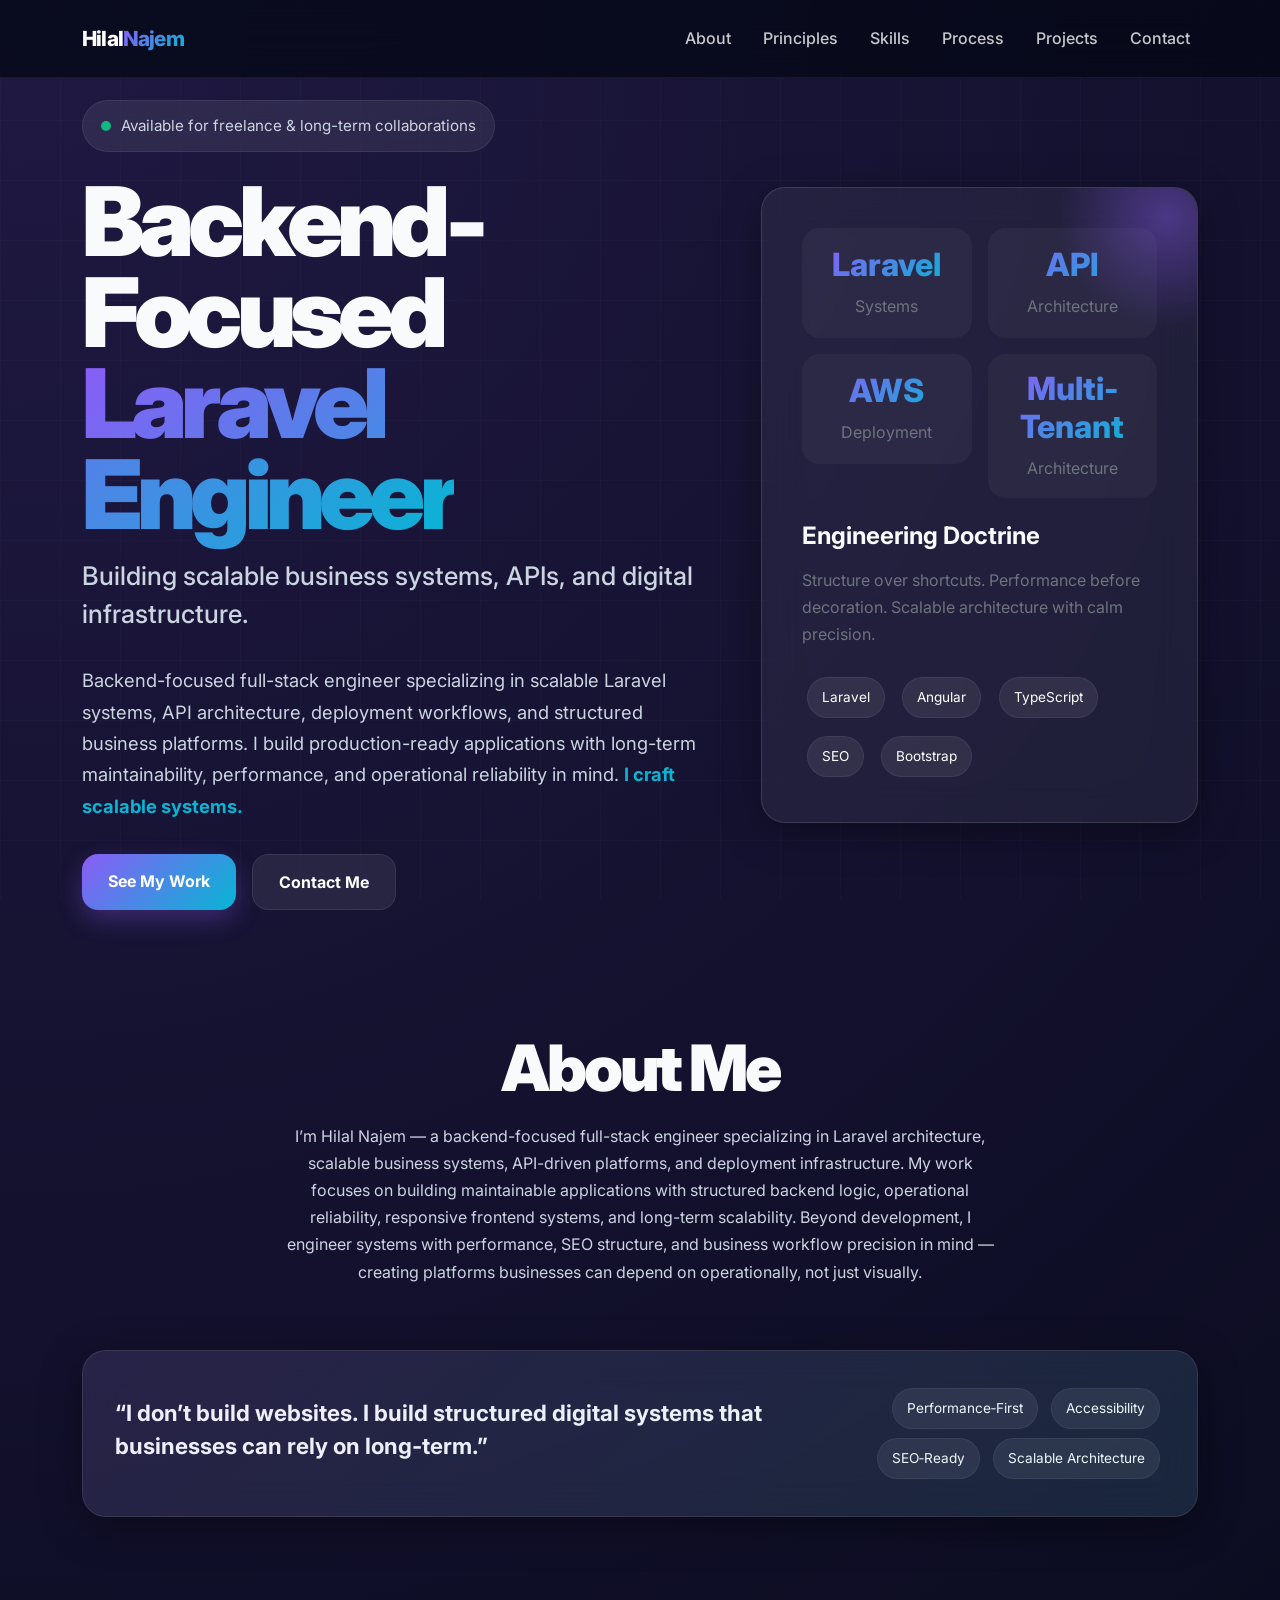
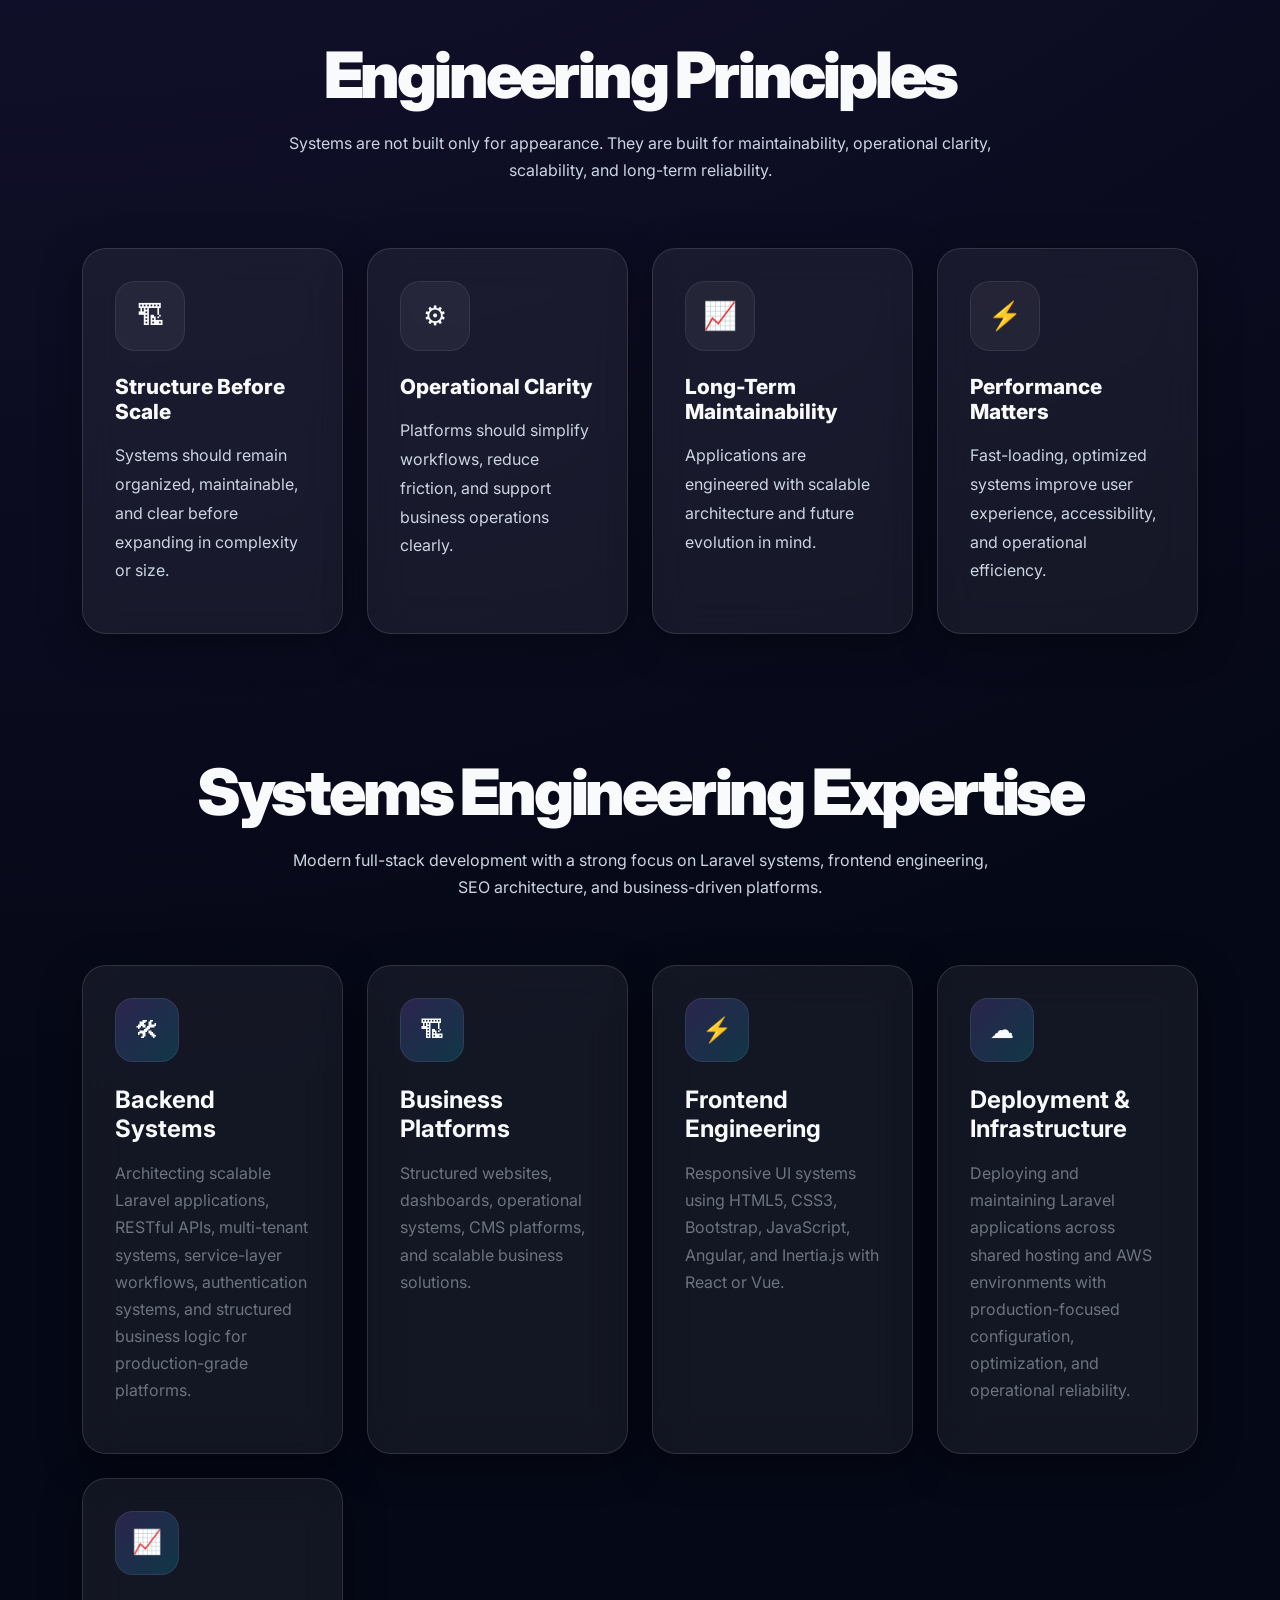
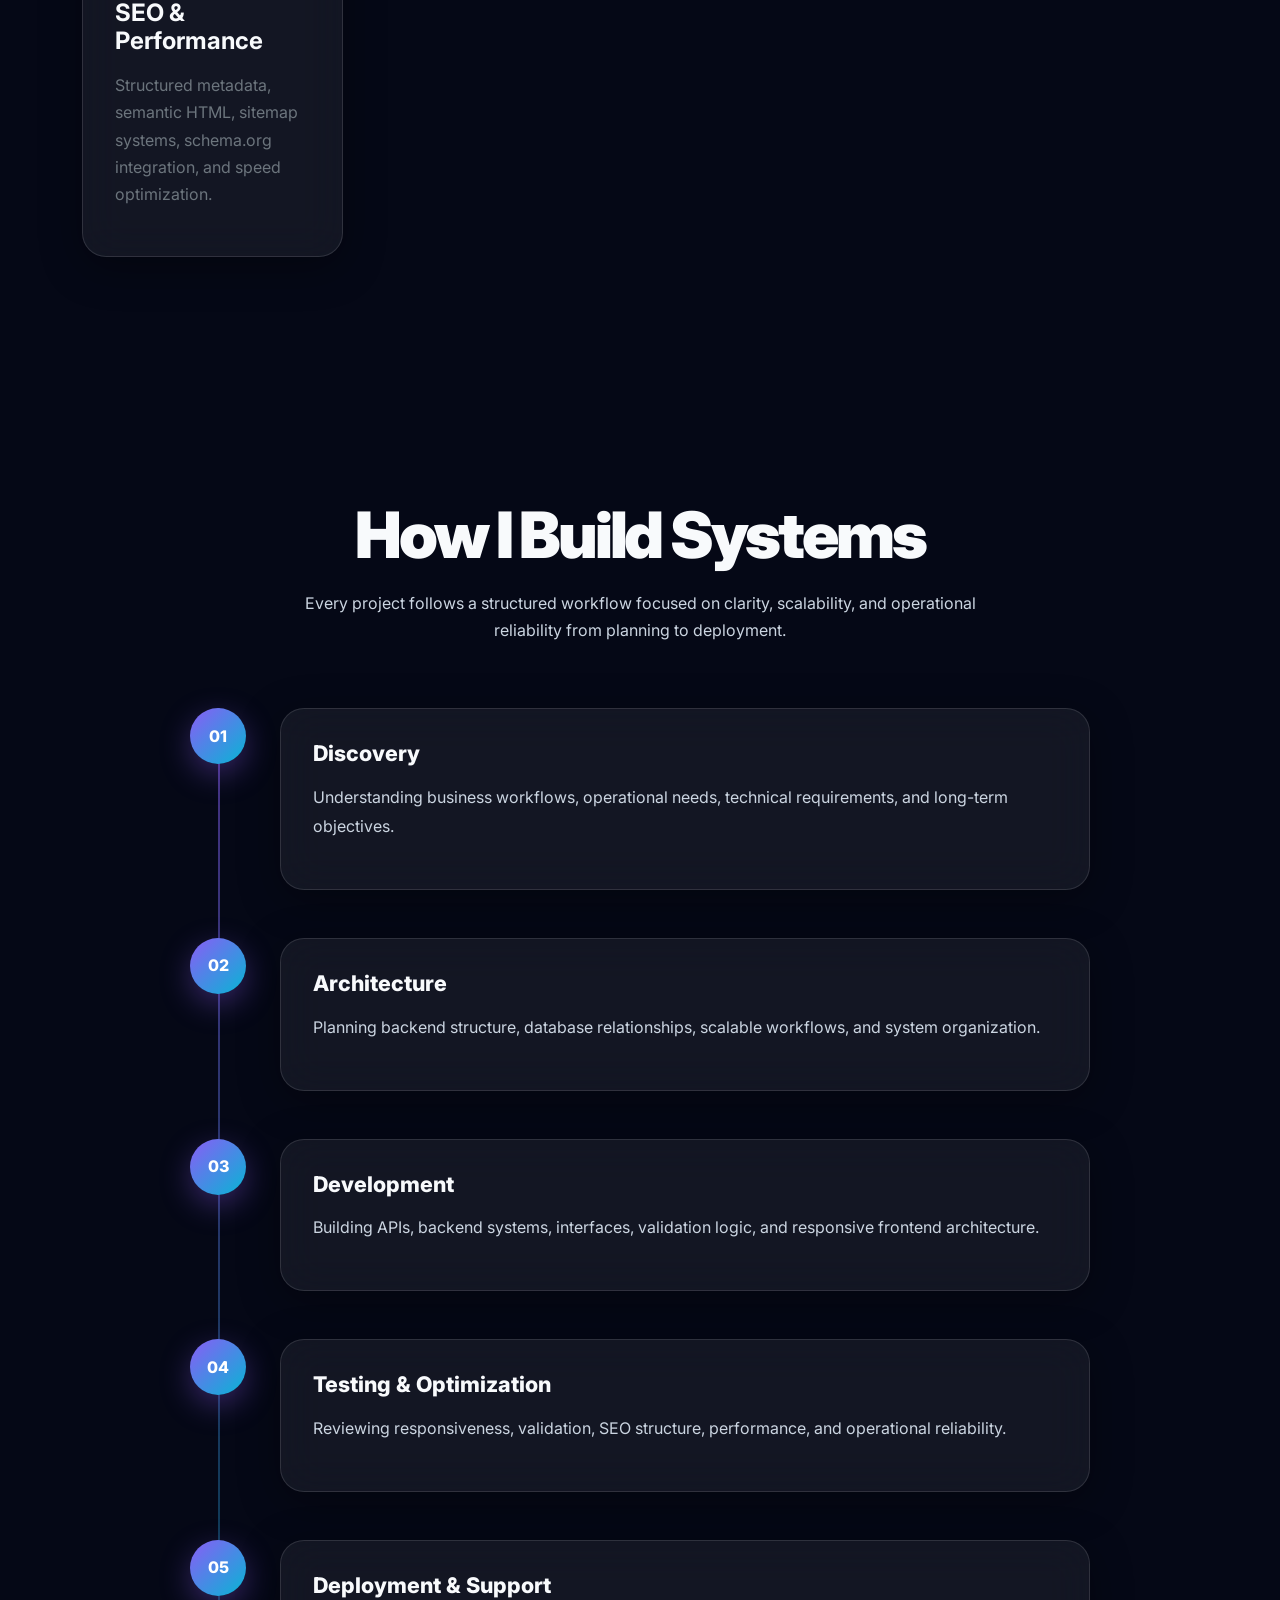
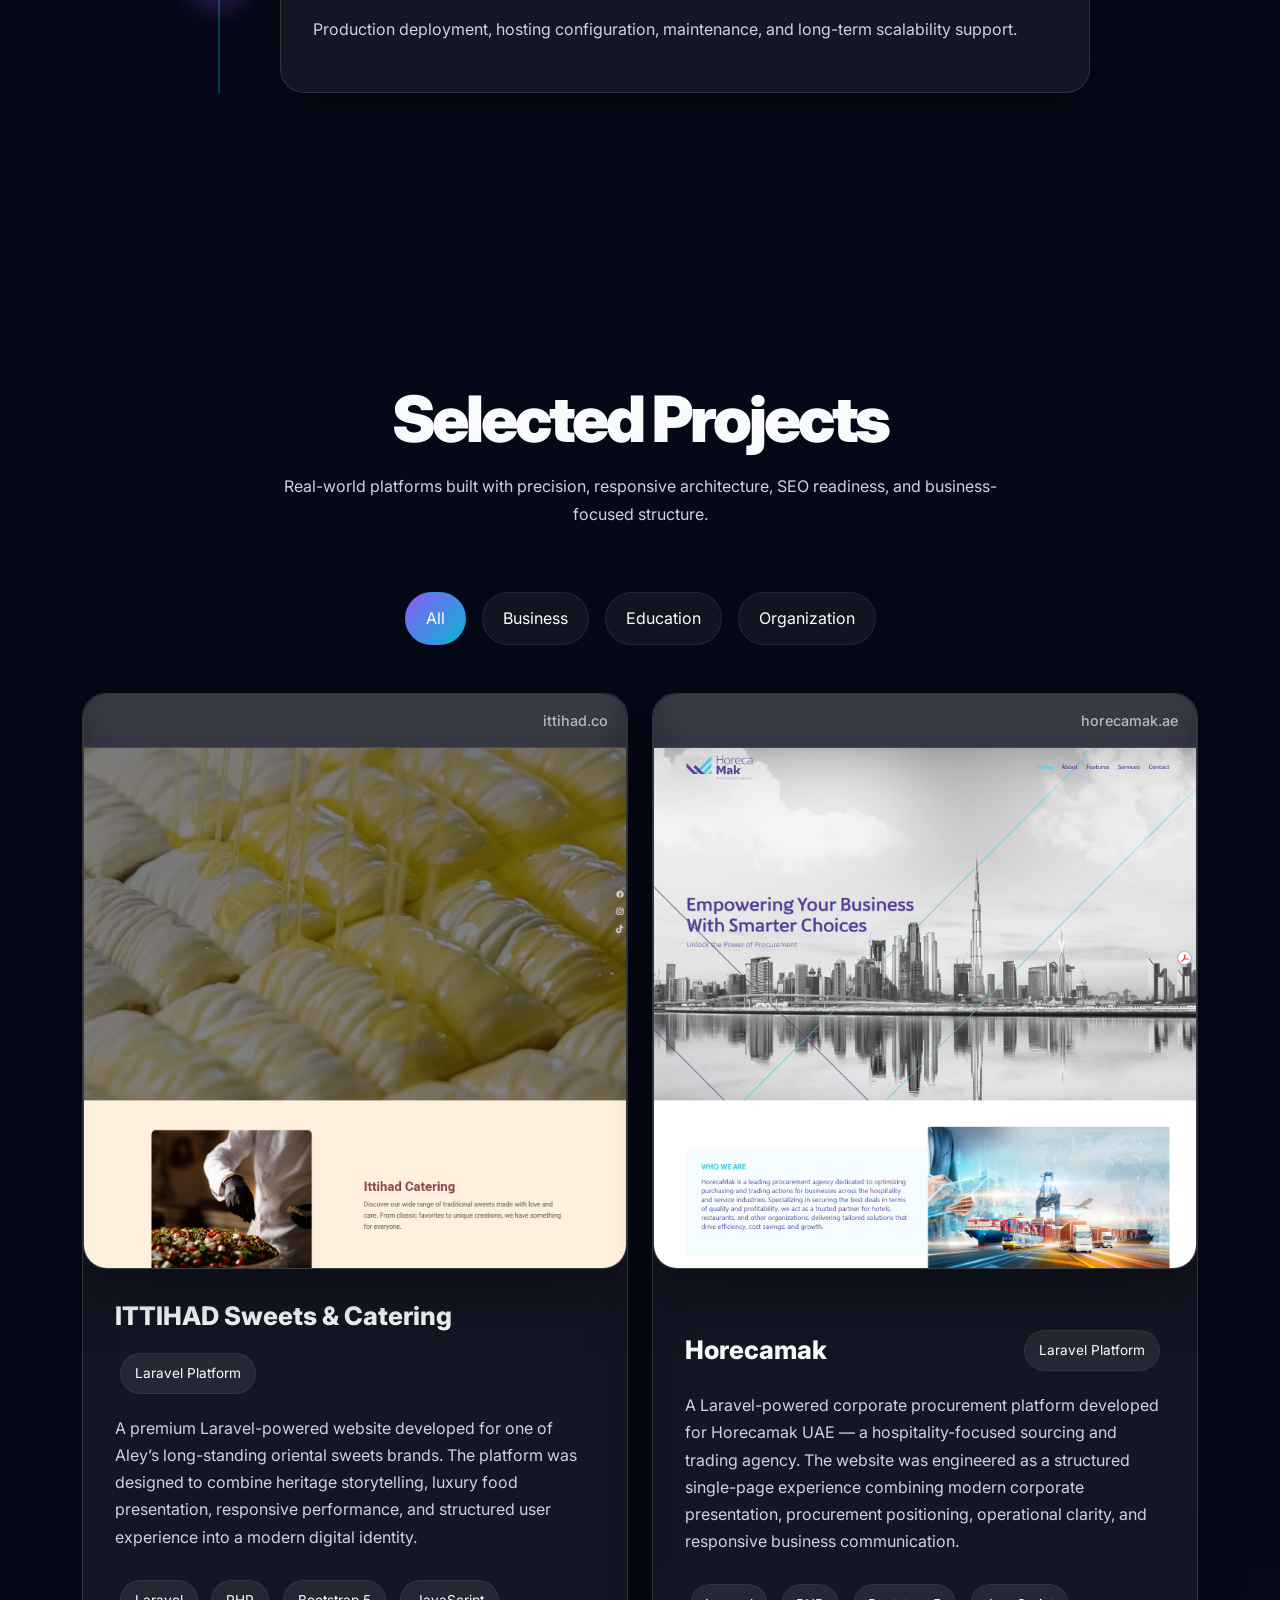
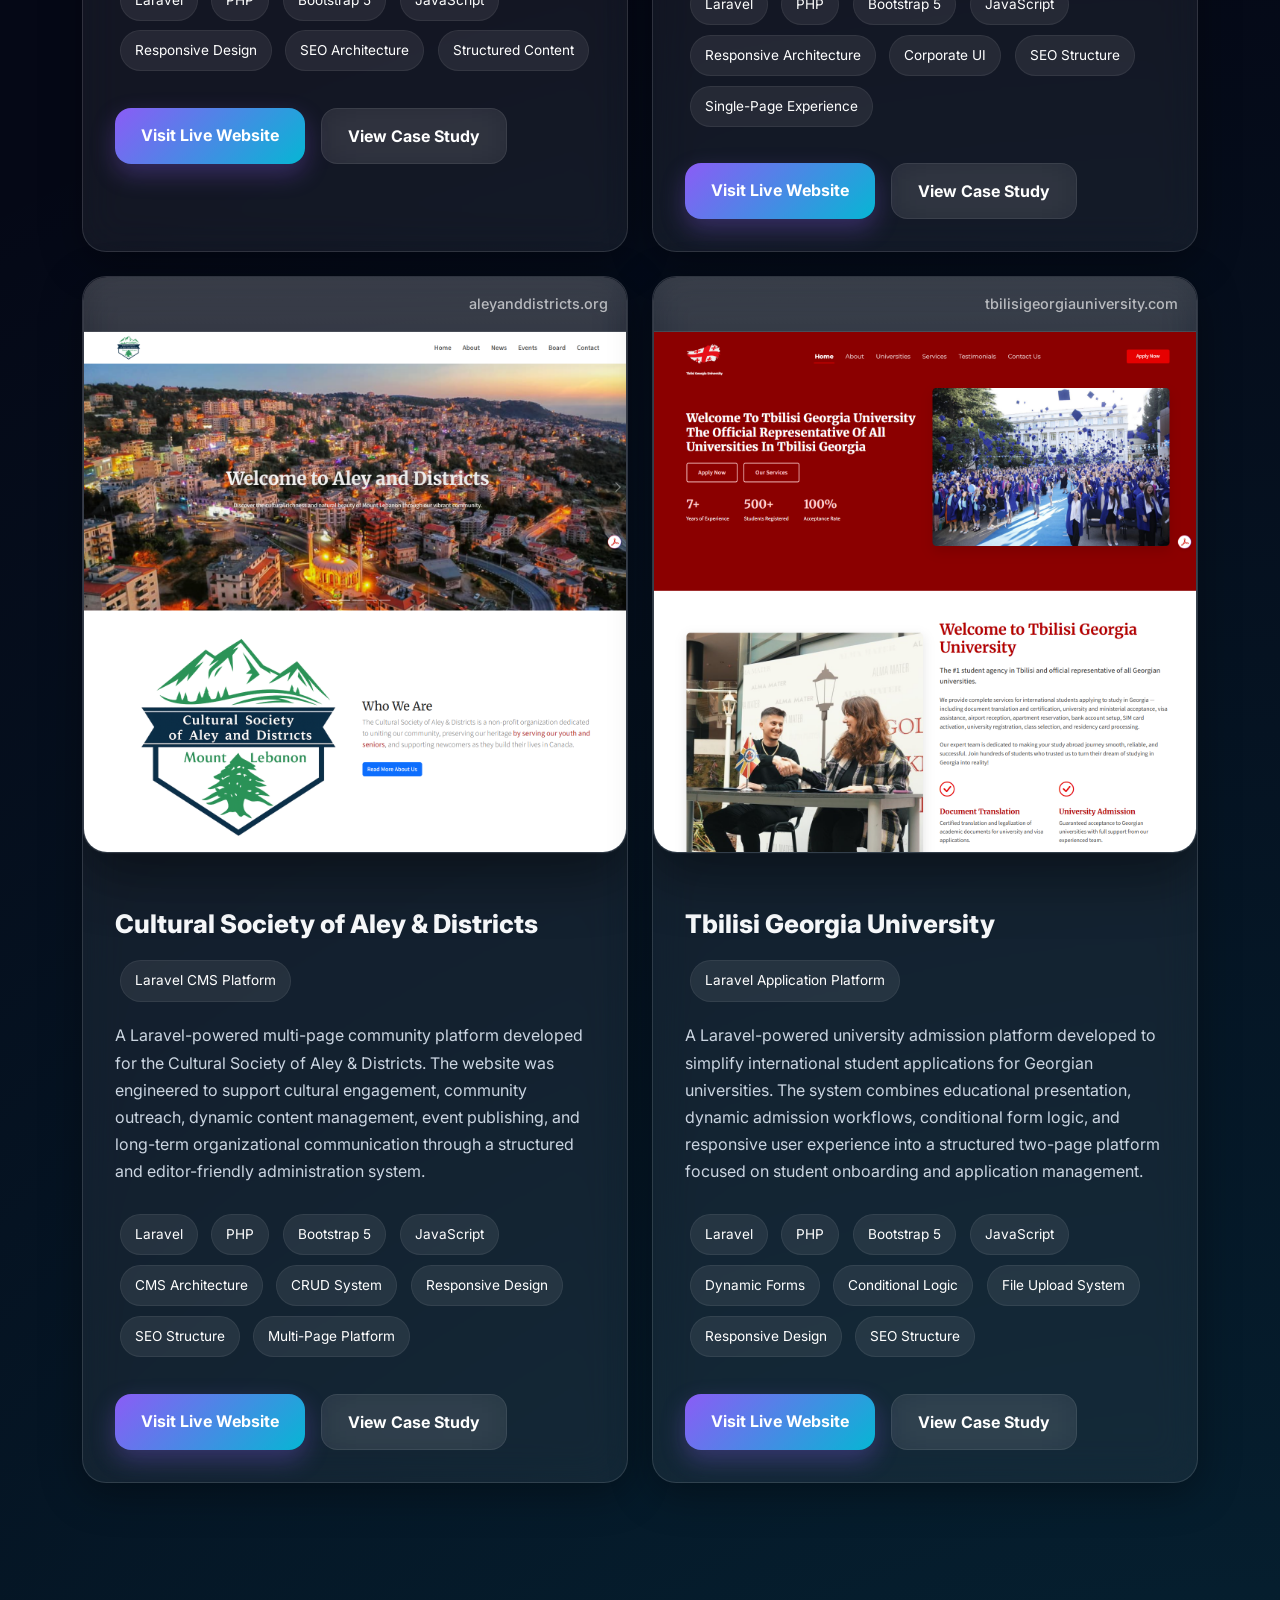
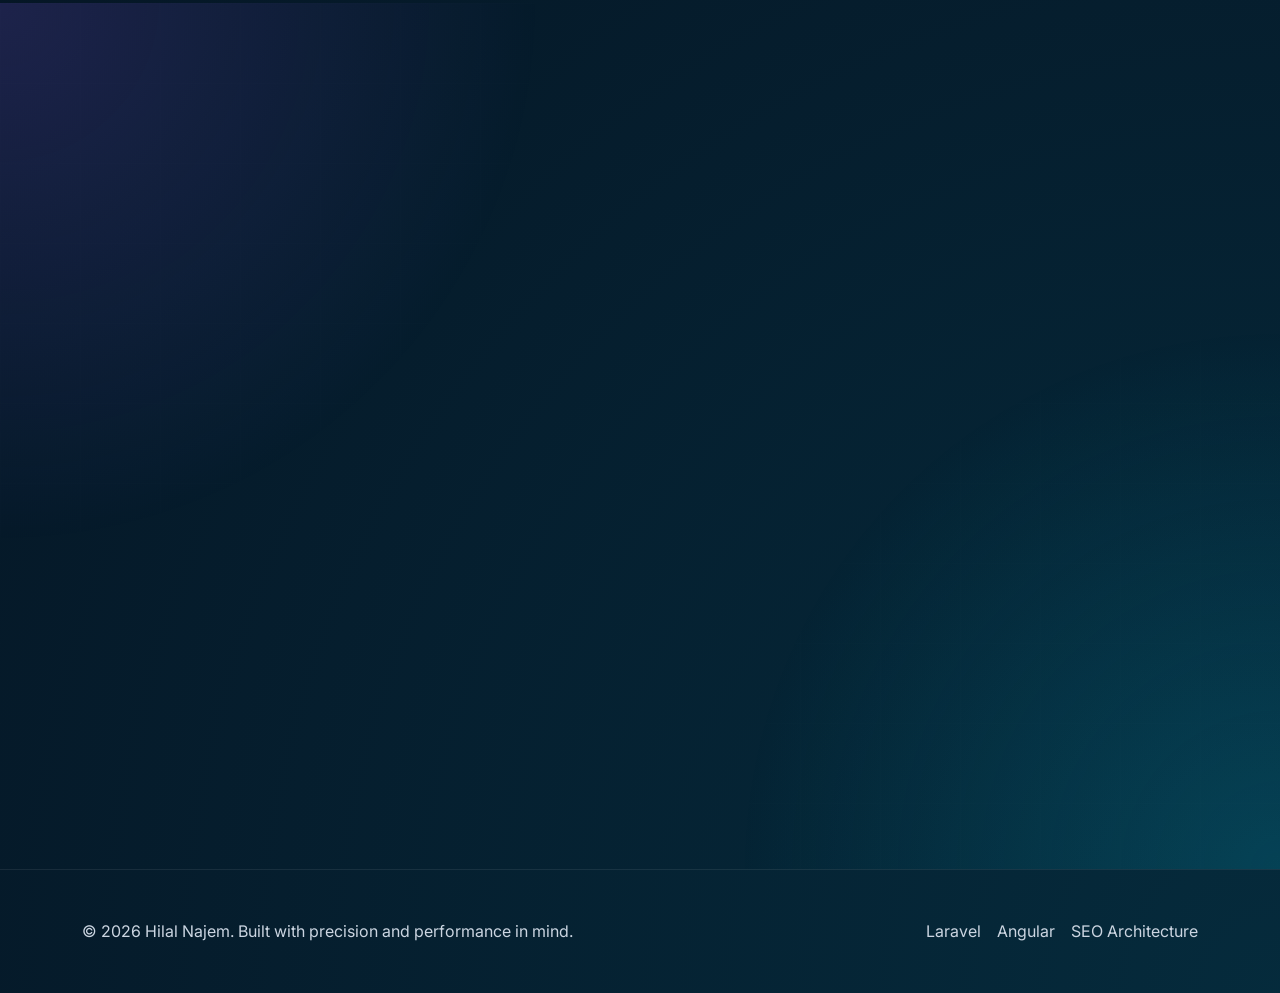
==== commit 2655fa72: "add readme and github ready" ====
--- a/portfolio.html
+++ b/portfolio.html
@@ -1001,7 +1001,7 @@
             <div class="project-modal-preview">
               <img
                 id="modalImage"
-                src=""
+                src="[data-uri]"
                 alt=""
                 class="img-fluid w-100 project-modal-image"
               />
--- a/assets/css/styles.css
+++ b/assets/css/styles.css
@@ -598,7 +598,7 @@
 
 .contact-experience {
   position: relative;
-  padding: 180px 0;
+  padding: 140px 0;
   overflow: hidden;
 }
 
